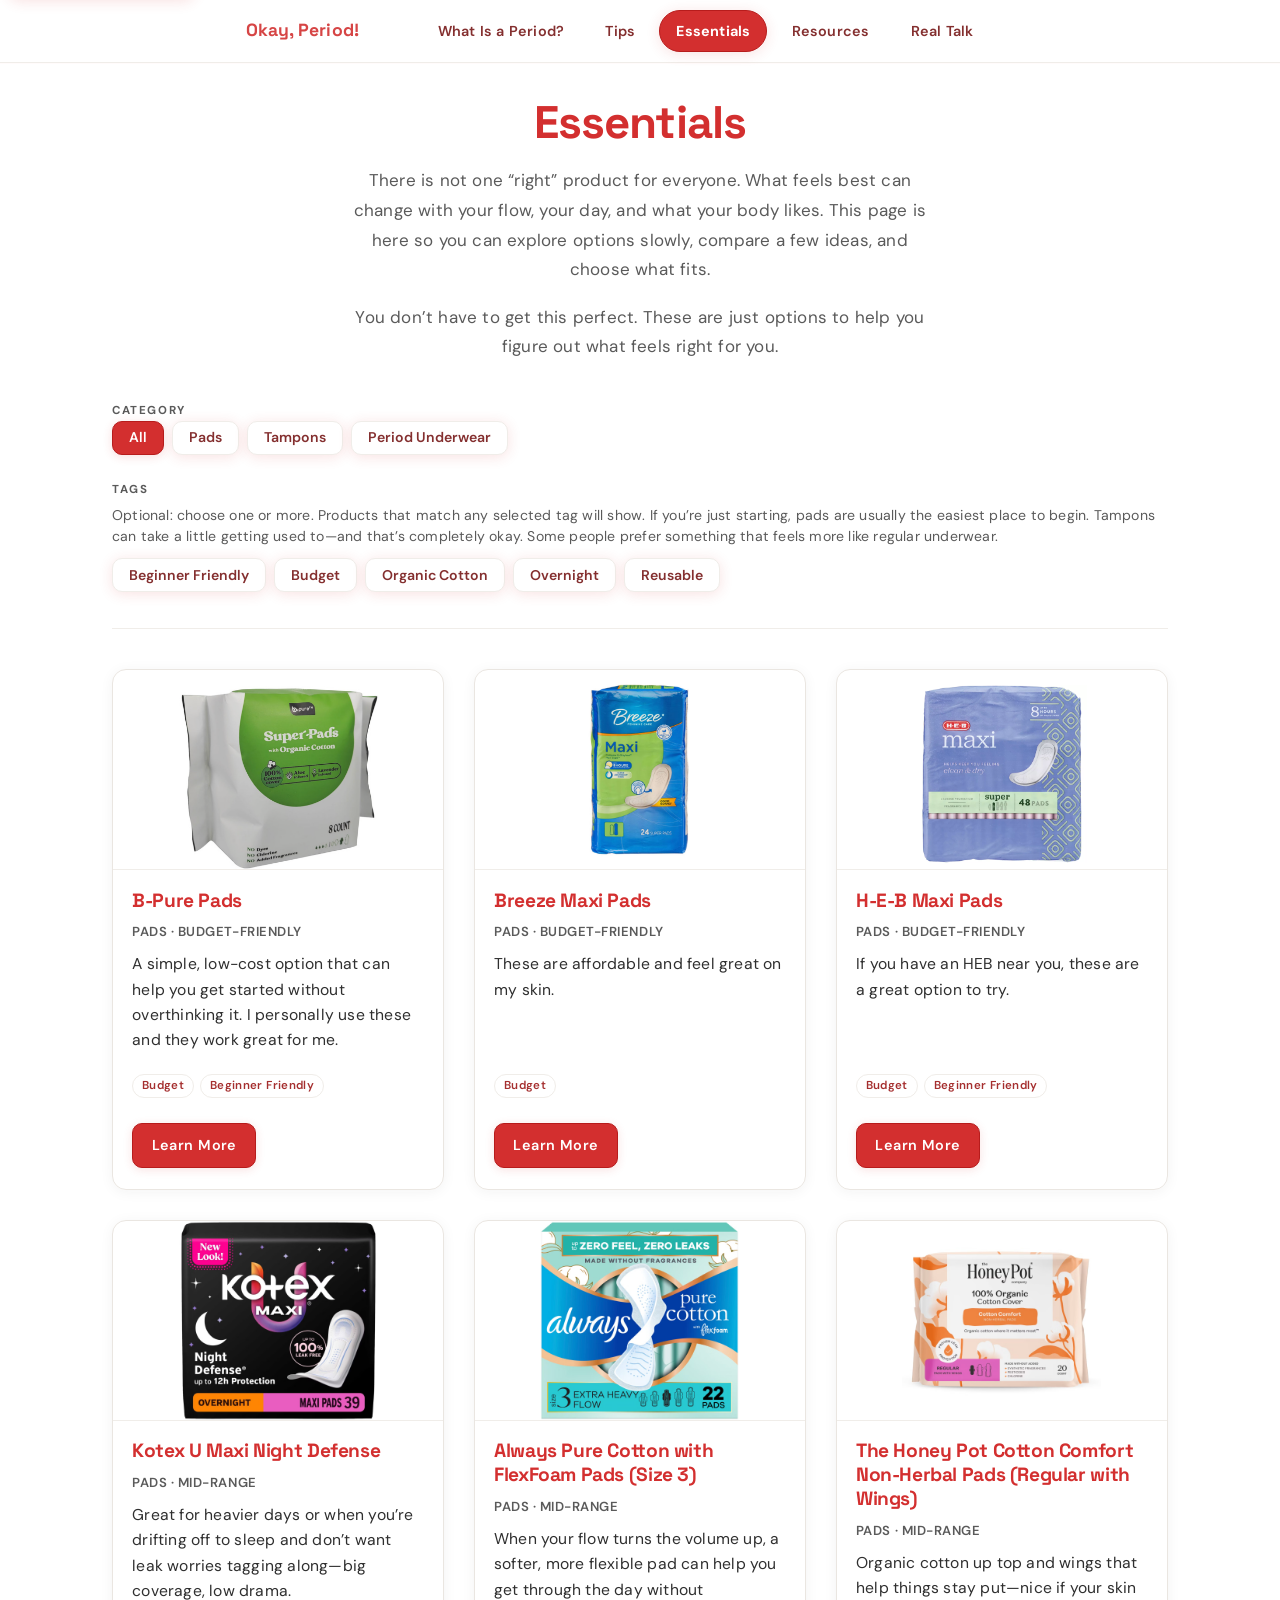
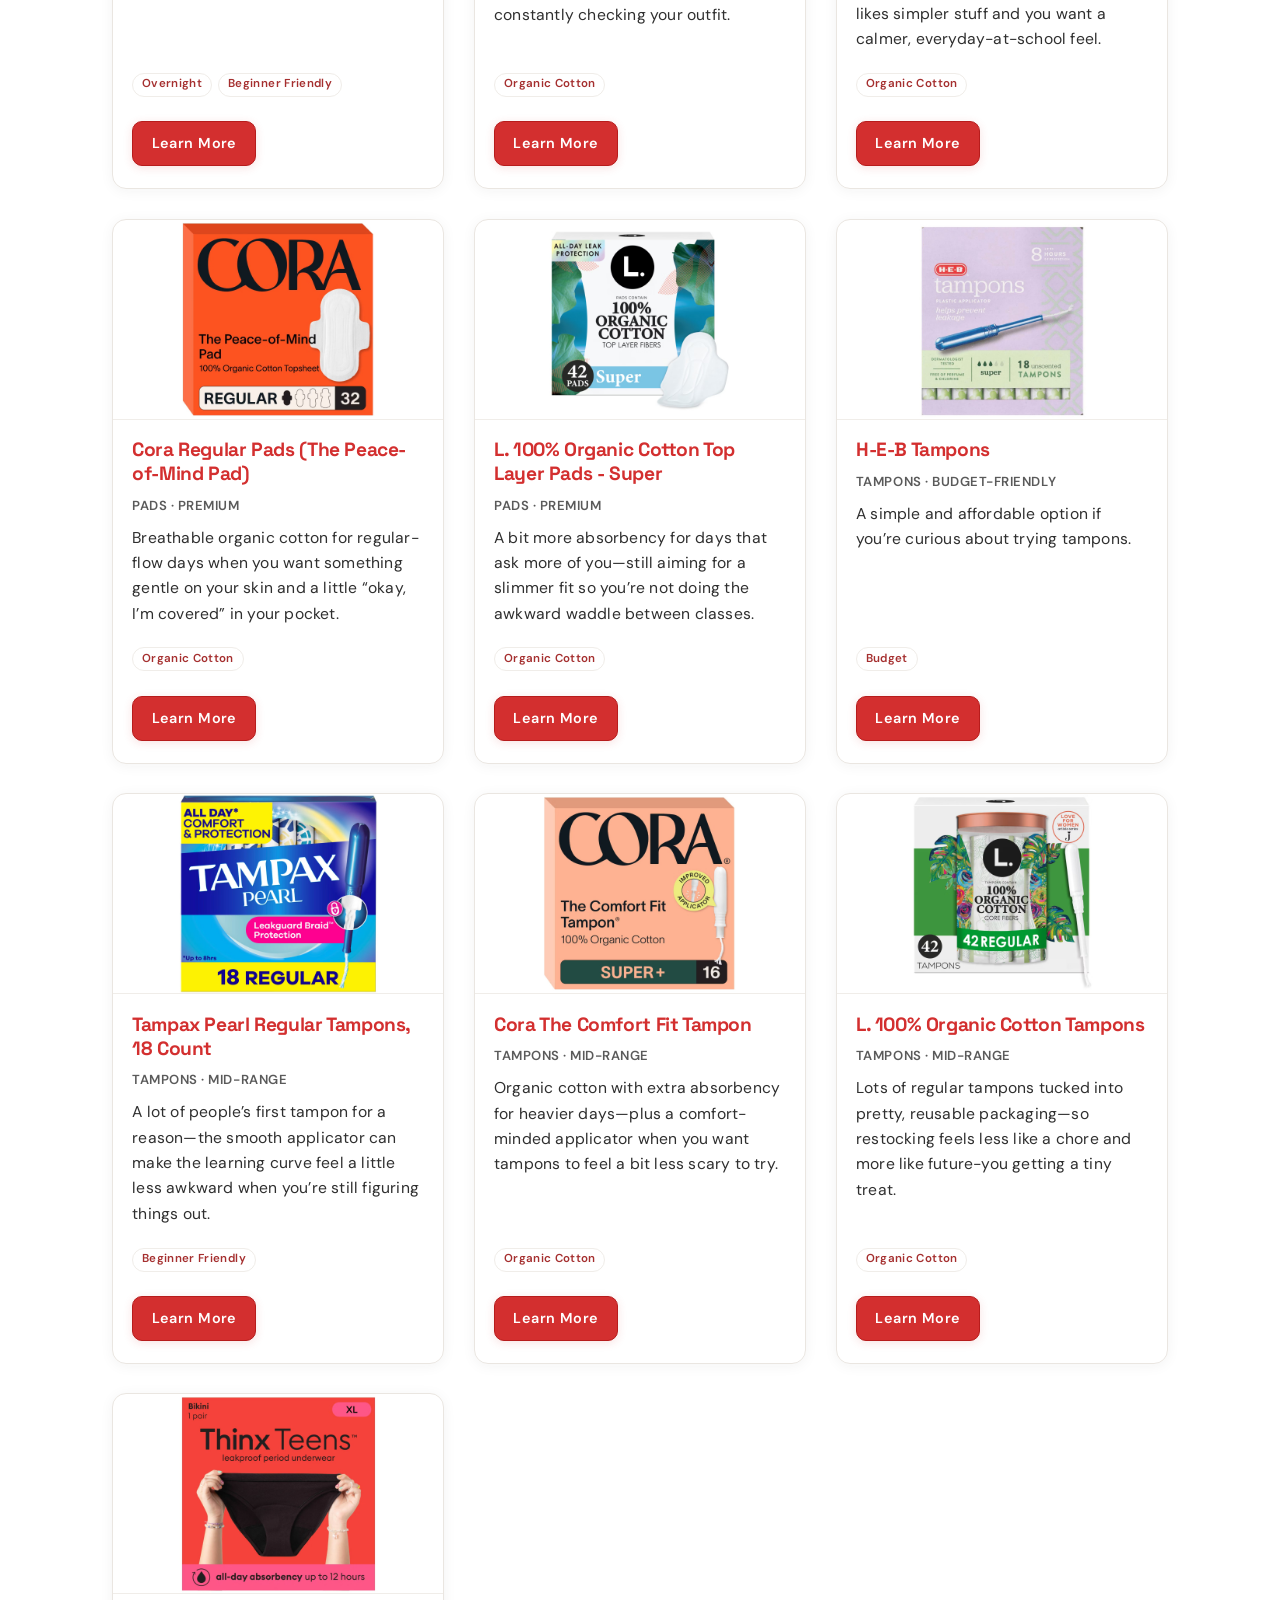
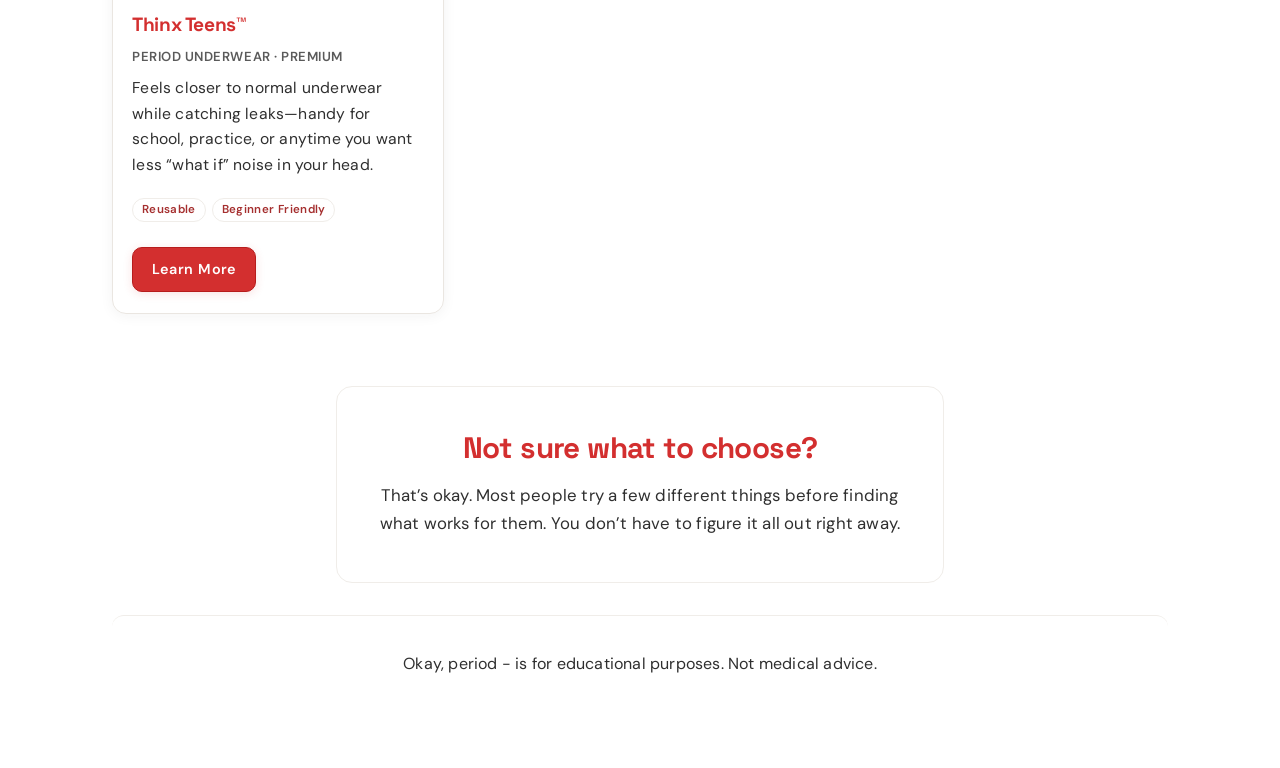
==== essentials.html @ 17bbc1fd "Initial commit" ====
<!DOCTYPE html>
<html lang="en">
<head>
  <meta charset="UTF-8">
  <meta name="viewport" content="width=device-width, initial-scale=1.0">
  <title>Essentials — Okay, Period!</title>
  <link rel="preconnect" href="https://fonts.googleapis.com">
  <link rel="preconnect" href="https://fonts.gstatic.com" crossorigin>
  <link href="https://fonts.googleapis.com/css2?family=Space+Grotesk:wght@400;500;600;700&family=DM+Sans:wght@400;500;600&display=swap" rel="stylesheet">
  <link rel="stylesheet" href="style.css">
</head>
<body class="products-page">
  <a class="skip-link" href="#main-content">Skip to main content</a>
  <nav class="site-nav" id="site-nav" aria-label="Site pages">
    <div class="site-nav__inner">
      <a href="index.html" class="site-logo">Okay, Period!</a>
      <button type="button" class="site-nav__toggle" aria-expanded="false" aria-controls="site-nav-menu" aria-label="Open menu">
        <span class="site-nav__toggle-icon" aria-hidden="true"><span></span><span></span><span></span></span>
        <span class="site-nav__toggle-text" aria-hidden="true">Menu</span>
      </button>
      <ul id="site-nav-menu" class="site-nav__list">
        <li><a href="whatisaperiod.html" class="site-nav__link">What Is a Period?</a></li>
        <li><a href="tips.html" class="site-nav__link">Tips</a></li>
        <li><a href="essentials.html" class="site-nav__link" aria-current="page">Essentials</a></li>
        <li><a href="resources.html" class="site-nav__link">Resources</a></li>
        <li><a href="realtalk.html" class="site-nav__link">Real Talk</a></li>
      </ul>
    </div>
  </nav>
  <div class="page-wrap page-wrap--products">
    <main id="main-content" class="products-main" tabindex="-1">
      <header class="products-intro">
        <h1 class="products-intro__title">Essentials</h1>
        <p class="products-intro__lede">
          There is not one “right” product for everyone. What feels best can change with your flow,
          your day, and what your body likes. This page is here so you can explore options slowly,
          compare a few ideas, and choose what fits.
        </p>
        <p class="products-intro__lede">
          You don’t have to get this perfect. These are just options to help you figure out what feels right for you.
        </p>
      </header>

      <section class="products-filters" aria-label="Filter products">
        <div class="products-filters__row">
          <p class="products-filters__label" id="filter-category-label">Category</p>
          <div class="products-filters__chips" role="group" aria-labelledby="filter-category-label">
            <button type="button" class="products-chip" data-filter-cat="all" aria-pressed="true">All</button>
            <button type="button" class="products-chip" data-filter-cat="Pads" aria-pressed="false">Pads</button>
            <button type="button" class="products-chip" data-filter-cat="Tampons" aria-pressed="false">Tampons</button>
            <button type="button" class="products-chip" data-filter-cat="Period Underwear" aria-pressed="false">Period Underwear</button>
          </div>
        </div>
        <div class="products-filters__row">
          <div class="products-filters__row-head">
            <p class="products-filters__label" id="filter-tag-label">Tags</p>
            <button type="button" class="products-filters__clear" id="products-clear-tags" hidden>Clear tags</button>
          </div>
          <p class="products-filters__hint" id="filter-tag-hint">Optional: choose one or more. Products that match any selected tag will show. If you’re just starting, pads are usually the easiest place to begin. Tampons can take a little getting used to—and that’s completely okay. Some people prefer something that feels more like regular underwear.</p>
          <div class="products-filters__chips" role="group" aria-labelledby="filter-tag-label" aria-describedby="filter-tag-hint">
            <button type="button" class="products-chip products-chip--tag" data-filter-tag="Beginner Friendly" aria-pressed="false">Beginner Friendly</button>
            <button type="button" class="products-chip products-chip--tag" data-filter-tag="Budget" aria-pressed="false">Budget</button>
            <button type="button" class="products-chip products-chip--tag" data-filter-tag="Organic Cotton" aria-pressed="false">Organic Cotton</button>
            <button type="button" class="products-chip products-chip--tag" data-filter-tag="Overnight" aria-pressed="false">Overnight</button>
            <button type="button" class="products-chip products-chip--tag" data-filter-tag="Reusable" aria-pressed="false">Reusable</button>
          </div>
        </div>
      </section>

      <div
        id="product-grid"
        class="products-grid"
        role="list"
        aria-busy="true"
      ></div>
      <p id="products-empty" class="products-empty" hidden>No products match these filters. Try clearing a tag or choosing a different category.</p>

      <section class="products-reassure" aria-labelledby="products-reassure-heading">
        <h2 id="products-reassure-heading" class="products-reassure__title">Not sure what to choose?</h2>
        <p class="products-reassure__text">
          That’s okay. Most people try a few different things before finding what works for them. You don’t have to figure it all out right away.
        </p>
      </section>
    </main>

    <footer class="site-footer">
      <p>Okay, period - is for educational purposes. Not medical advice.</p>
    </footer>
  </div>
  <script src="nav.js" defer></script>
  <script src="products.js" defer></script>
</body>
</html>
---- style.css ----
/* Okay Period — shared layout and navigation */

:root {
  /* Pure white ground + true red accents (Okay, Period!) */
  --warm-white: #ffffff;
  --pale-pink: #fbe4e4;
  --off-white: #ffffff;
  --beige: #ffffff;
  --blush: var(--pale-pink);
  --taupe: color-mix(in srgb, #eae6e1 55%, var(--warm-white));
  --gray-light: color-mix(in srgb, var(--pale-pink) 35%, var(--warm-white));
  --burgundy: #d32f2f;
  --text-body: #2f2f2f;
  --text-muted-mix: #6b6b6b;

  /* Legacy token names — mapped for existing color-mix() usage */
  --main-pink: var(--burgundy);
  --hot-coral: #b71c1c;
  --peachy-orange: var(--taupe);
  --butter-pop: var(--beige);
  --cream-bg: var(--warm-white);
  --deep-berry: var(--burgundy);
  --text-color: var(--text-body);

  --bubblegum-pink: var(--burgundy);
  --coral-pink: var(--hot-coral);
  --soft-peach: var(--taupe);
  --butter-yellow: var(--beige);
  --warm-cream: var(--warm-white);
  --text-brown: var(--text-body);
  --lavender: color-mix(in srgb, var(--burgundy) 12%, var(--warm-white));

  --touch-pink: color-mix(in srgb, var(--pale-pink) 45%, var(--warm-white));
  --touch-peach: color-mix(in srgb, var(--warm-white) 50%, var(--off-white));
  --cream: var(--warm-white);
  --lavender-mist: color-mix(in srgb, var(--burgundy) 8%, var(--warm-white));

  --text: var(--text-body);
  --text-muted: color-mix(in srgb, var(--text-body) 28%, var(--text-muted-mix));
  --muted: var(--text-muted);
  --heading: var(--burgundy);

  --bg: var(--warm-white);
  --surface: var(--off-white);
  --surface-warm: color-mix(in srgb, var(--surface) 82%, var(--warm-white));
  --surface-cool: color-mix(in srgb, var(--surface) 75%, var(--pale-pink));

  --accent: var(--burgundy);
  --accent-secondary: #b71c1c;
  --accent-deep: #b71c1c;
  --accent-soft: color-mix(in srgb, var(--pale-pink) 55%, var(--warm-white));
  --border: #eae6e1;
  --border-soft: color-mix(in srgb, #eae6e1 72%, var(--warm-white));
  --link: var(--burgundy);
  --link-hover: #b71c1c;
  --nav-link: color-mix(in srgb, var(--burgundy) 52%, var(--text-body));
  --nav-link-hover: var(--burgundy);
  --highlight-bg: color-mix(in srgb, var(--pale-pink) 62%, var(--warm-white));
  --highlight-cool: color-mix(in srgb, var(--pale-pink) 48%, var(--warm-white));
  --text-on-accent: #ffffff;

  --btn-primary-border: var(--accent-secondary);
  --btn-primary-hover-bg: #b71c1c;
  --btn-primary-hover-border: #b71c1c;

  --btn-radius: 12px;
  --btn-shadow: 0 2px 14px color-mix(in srgb, var(--burgundy) 14%, transparent);
  --btn-shadow-hover: 0 8px 24px color-mix(in srgb, var(--burgundy) 22%, transparent);

  --font-heading: "Space Grotesk", system-ui, sans-serif;
  --font-body: "DM Sans", system-ui, sans-serif;
}

@media (prefers-reduced-motion: no-preference) {
  html {
    scroll-behavior: smooth;
  }
}

/* Space Grotesk: headings; DM Sans: body */
/* Nav / header brand link only — not the homepage hero title */
.site-logo {
  font-family: var(--font-heading);
  font-size: 1.1rem;
  font-weight: 700;
  color: #d64545;
  text-decoration: none;
  letter-spacing: 0.2px;
  display: inline-flex;
  align-items: center;
  white-space: nowrap;
  line-height: 1;
}

.site-logo:hover {
  opacity: 0.9;
}

.site-logo:focus-visible {
  outline: 2px solid var(--accent);
  outline-offset: 3px;
  border-radius: 4px;
}

/* Headings use Space Grotesk everywhere */
h1,
h2,
h3,
h4,
h5,
h6 {
  font-family: var(--font-heading);
  letter-spacing: -0.5px;
}

*,
*::before,
*::after {
  box-sizing: border-box;
}

body {
  margin: 0;
  min-height: 100vh;
  font-family: var(--font-body);
  font-size: 1.0625rem;
  line-height: 1.6;
  letter-spacing: 0.2px;
  color: var(--text);
  background: var(--bg);
}

/* Modern hierarchy defaults (page-specific styles can still override) */
h1 {
  font-size: 3rem;
  font-weight: 700;
}

h2 {
  font-size: 2rem;
  font-weight: 600;
}

h3 {
  font-size: 1.25rem;
  font-weight: 600;
}

p {
  font-size: 1rem;
  color: var(--text);
  margin-bottom: 1em;
}

h1,
h2 {
  margin-bottom: 0.5em;
}

/* Buttons — rounded, soft hover */
button,
input[type="submit"],
input[type="button"],
input[type="reset"] {
  appearance: none;
  font-family: inherit;
  font-size: 0.95rem;
  line-height: 1.4;
  cursor: pointer;
  border-radius: var(--btn-radius);
  padding: 0.7rem 1.45rem;
  border: 1px solid var(--border);
  background: var(--surface);
  color: var(--burgundy);
  box-shadow: var(--btn-shadow);
  transition:
    background 0.25s ease,
    color 0.25s ease,
    box-shadow 0.25s ease,
    transform 0.25s ease,
    border-color 0.25s ease;
}

button:hover,
input[type="submit"]:hover,
input[type="button"]:hover,
input[type="reset"]:hover {
  background: var(--highlight-bg);
  color: var(--link-hover);
  border-color: color-mix(in srgb, var(--taupe) 40%, var(--burgundy));
  box-shadow: var(--btn-shadow-hover);
  transform: translateY(-1px);
}

button:focus-visible,
input[type="submit"]:focus-visible,
input[type="button"]:focus-visible,
input[type="reset"]:focus-visible {
  outline: 2px solid var(--accent);
  outline-offset: 3px;
}

button:active,
input[type="submit"]:active,
input[type="button"]:active,
input[type="reset"]:active {
  transform: translateY(0);
  box-shadow: var(--btn-shadow);
}

button:disabled,
input[type="submit"]:disabled,
input[type="button"]:disabled,
input[type="reset"]:disabled {
  cursor: not-allowed;
  opacity: 0.55;
  transform: none;
  box-shadow: none;
}

@media (prefers-reduced-motion: reduce) {
  button:hover,
  input[type="submit"]:hover,
  input[type="button"]:hover,
  input[type="reset"]:hover,
  button:active,
  input[type="submit"]:active,
  input[type="button"]:active,
  input[type="reset"]:active {
    transform: none;
  }
}

.page-wrap {
  max-width: 52rem;
  margin: 0 auto;
  padding: 2.25rem 1.75rem 4rem;
}

/* Inner pages: nav sits closer to real content (no tagline strip under nav) */
body:not(.home) .page-wrap {
  padding-top: clamp(22px, 3.5vw, 34px);
  padding-bottom: 3.25rem;
}

/* Home — full-screen intro hero (landing) */
body.home {
  background: var(--bg);
  min-height: 100vh;
  min-height: 100dvh;
  display: flex;
  flex-direction: column;
}

/* Landing page only — full-viewport centered hero (no nav on index) */
body.home .hero.hero-intro {
  flex: 1;
  min-height: 100vh;
  min-height: 100dvh;
  display: flex;
  flex-direction: column;
  align-items: center;
  justify-content: center;
  text-align: center;
  padding: 20px;
  margin: 0;
  background:
    radial-gradient(
      ellipse 130% 85% at 50% -5%,
      color-mix(in srgb, var(--beige) 85%, transparent) 0%,
      transparent 52%
    ),
    radial-gradient(
      ellipse 90% 55% at 100% 100%,
      color-mix(in srgb, var(--gray-light) 55%, transparent) 0%,
      transparent 48%
    ),
    linear-gradient(180deg, var(--warm-white) 0%, var(--beige) 100%);
}

body.home .hero h1 {
  margin-top: 0;
  margin-bottom: 20px;
  line-height: 1.05;
}

body.home .hero p {
  margin-top: 0;
  margin-bottom: 30px;
}

body.home .explore-btn {
  margin-top: 10px;
}

body.home .hero-intro__inner {
  gap: 0;
}

.hero-intro__inner {
  max-width: 28rem;
  margin: 0 auto;
  display: flex;
  flex-direction: column;
  align-items: center;
  gap: 1.25rem;
}

.hero-content {
  max-width: 600px;
  margin: 0 auto;
}

.hero-intro__title {
  margin: 0;
  font-family: var(--font-heading);
  font-size: clamp(2.85rem, 8.5vw, 4.1rem);
  font-weight: 800;
  color: var(--heading);
  line-height: 1.08;
  letter-spacing: 0.015em;
}

.hero-intro__title-link {
  color: inherit;
  text-decoration: none;
}

.hero-intro__title-link:hover,
.hero-intro__title-link:focus-visible {
  color: var(--link-hover);
  text-decoration: underline;
  text-underline-offset: 0.12em;
}

.hero-intro__title-link:focus-visible {
  outline: 2px solid var(--accent);
  outline-offset: 4px;
  border-radius: 4px;
}

.hero p {
  font-size: 1.1rem;
  color: rgba(0, 0, 0, 0.6); /* softer opacity */
  font-weight: 400; /* lighter weight */
  letter-spacing: 0.5px;
}

.hero button,
.hero .hero-intro__cta,
.hero .explore-btn {
  display: inline-flex;
  align-items: center;
  justify-content: center;
  margin-top: 0;
  background-color: #d64545; /* slightly softer red */
  color: white;
  border: none;
  padding: 10px 22px;
  border-radius: 999px; /* pill shape */
  font-family: var(--font-body);
  font-size: 0.95rem;
  font-weight: 500; /* not too bold */
  letter-spacing: 0.5px;
  cursor: pointer;
  transition: all 0.2s ease;
  text-decoration: none;
  box-shadow: none;
}

.hero button:hover,
.hero .hero-intro__cta:hover,
.hero .explore-btn:hover {
  background-color: #b93838; /* slightly deeper on hover */
  transform: translateY(-1px);
  color: white;
}

.hero button:focus-visible,
.hero .hero-intro__cta:focus-visible,
.hero .explore-btn:focus-visible {
  outline: 2px solid var(--heading);
  outline-offset: 4px;
  color: white;
}

.hero button:active,
.hero .hero-intro__cta:active,
.hero .explore-btn:active {
  transform: translateY(0);
}

@media (prefers-reduced-motion: reduce) {
  .hero button:hover,
  .hero button:active,
  .hero .hero-intro__cta:hover,
  .hero .hero-intro__cta:active,
  .hero .explore-btn:hover,
  .hero .explore-btn:active {
    transform: none;
  }
}

/* Legacy: site-header / site-tagline no longer used on inner pages */
.site-tagline {
  margin: 0.35rem 0 0;
  font-family: var(--font-body);
  font-size: 0.95rem;
  color: var(--muted);
}

/* Skip link */
.skip-link {
  position: absolute;
  top: 0;
  left: 0;
  z-index: 300;
  padding: 0.65rem 1.1rem;
  margin: 0.5rem;
  font-family: var(--font-body);
  font-size: 0.9rem;
  font-weight: 600;
  color: var(--text-on-accent);
  background: var(--burgundy);
  border-radius: var(--btn-radius);
  text-decoration: none;
  box-shadow: var(--btn-shadow);
  transform: translateY(-120%);
  transition: transform 0.2s ease;
}

.skip-link:focus {
  transform: translateY(0);
  outline: 2px solid var(--accent);
  outline-offset: 3px;
}

/* Sticky top navigation */
.site-nav {
  position: sticky;
  top: 0;
  z-index: 200;
  background: color-mix(in srgb, var(--warm-white) 92%, transparent);
  backdrop-filter: blur(16px);
  -webkit-backdrop-filter: blur(16px);
  border-bottom: 1px solid var(--border-soft);
  box-shadow: 0 1px 0 color-mix(in srgb, var(--gray-light) 40%, transparent);
}

.site-nav__inner {
  max-width: 52rem;
  margin: 0 auto;
  padding: 0.65rem 1.35rem;
  display: flex;
  flex-wrap: wrap;
  align-items: center;
  justify-content: flex-start;
  gap: 0.5rem 0.75rem;
}

.site-nav__inner > .site-logo {
  flex-shrink: 0;
  margin-right: 0.35rem;
}

.site-nav__list {
  list-style: none;
  margin: 0;
  padding: 0;
  display: flex;
  flex-wrap: wrap;
  flex: 1 1 auto;
  justify-content: center;
  align-items: center;
  gap: 0.35rem 0.45rem;
  min-width: 0;
}

.site-nav__link {
  display: inline-block;
  padding: 0.52rem 1rem;
  border-radius: 999px;
  text-decoration: none;
  font-size: 0.9rem;
  font-weight: 600;
  color: var(--nav-link);
  background: transparent;
  border: 1px solid transparent;
  transition:
    background 0.22s ease,
    color 0.22s ease,
    transform 0.22s ease,
    box-shadow 0.22s ease,
    border-color 0.22s ease;
}

.site-nav__link:hover {
  background: var(--beige);
  color: var(--nav-link-hover);
  border-color: color-mix(in srgb, var(--taupe) 35%, transparent);
  box-shadow: none;
  transform: translateY(-1px);
}

.site-nav__link:focus-visible {
  outline: 2px solid var(--accent);
  outline-offset: 3px;
  color: var(--nav-link-hover);
}

.site-nav__link[aria-current="page"] {
  background: var(--burgundy);
  color: var(--text-on-accent);
  font-weight: 700;
  border-color: var(--btn-primary-border);
  box-shadow: var(--btn-shadow);
  transform: none;
}

.site-nav__link[aria-current="page"]:hover {
  color: var(--text-on-accent);
  background: var(--btn-primary-hover-bg);
  transform: translateY(-1px);
  box-shadow: var(--btn-shadow-hover);
}

.site-nav__toggle {
  display: none;
  align-items: center;
  gap: 0.45rem;
  margin-left: auto;
  flex-shrink: 0;
  padding: 0.52rem 0.9rem;
  font-family: var(--font-body);
  font-size: 0.9rem;
  font-weight: 600;
  color: var(--nav-link);
  background: var(--surface);
  border: 1px solid var(--border);
  border-radius: var(--btn-radius);
  cursor: pointer;
  box-shadow: var(--btn-shadow);
  transition:
    background 0.2s ease,
    color 0.2s ease,
    box-shadow 0.2s ease,
    transform 0.2s ease;
}

.site-nav__toggle:hover {
  background: var(--highlight-bg);
  color: var(--nav-link-hover);
}

.site-nav__toggle:focus-visible {
  outline: 2px solid var(--accent);
  outline-offset: 3px;
}

.site-nav__toggle-icon {
  display: flex;
  flex-direction: column;
  justify-content: center;
  gap: 5px;
  width: 1.35rem;
  height: 0.95rem;
}

.site-nav__toggle-icon span {
  display: block;
  height: 2px;
  border-radius: 2px;
  background: currentColor;
  transition:
    transform 0.25s ease,
    opacity 0.2s ease;
}

.site-nav--open .site-nav__toggle-icon span:nth-child(1) {
  transform: translateY(7px) rotate(45deg);
}

.site-nav--open .site-nav__toggle-icon span:nth-child(2) {
  opacity: 0;
}

.site-nav--open .site-nav__toggle-icon span:nth-child(3) {
  transform: translateY(-7px) rotate(-45deg);
}

@media (prefers-reduced-motion: reduce) {
  .site-nav__link:hover,
  .site-nav__link[aria-current="page"]:hover {
    transform: none;
  }

  .skip-link {
    transition: none;
  }

  .site-nav__toggle-icon span {
    transition: none;
  }
}

@media (max-width: 768px) {
  .site-nav__toggle {
    display: inline-flex;
  }

  .site-nav__list {
    order: 3;
    flex: 1 0 100%;
    display: none;
    flex-direction: column;
    align-items: stretch;
    gap: 0.35rem;
    padding: 0.35rem 0 0.65rem;
    border-top: 1px solid color-mix(in srgb, var(--border) 70%, transparent);
    margin-top: 0.35rem;
  }

  .site-nav--open .site-nav__list {
    display: flex;
  }

  .site-nav__link {
    text-align: center;
    padding: 0.65rem 1rem;
  }
}

#main-content:focus {
  outline: none;
}

#main-content:focus-visible {
  outline: 2px solid var(--accent);
  outline-offset: 0.35rem;
  border-radius: 6px;
}

main {
  background: var(--surface);
  padding: 1.5rem 1.5rem 2.25rem;
  border-radius: 14px;
  border: 1px solid var(--border-soft);
  box-shadow: 0 4px 28px color-mix(in srgb, var(--taupe) 14%, transparent);
}

/* Home: main is a shell for the hero only (no “main card” panel) */
body.home main#main-content {
  flex: 1;
  display: flex;
  flex-direction: column;
  min-height: 0;
  background: transparent;
  padding: 0;
  border: none;
  box-shadow: none;
  border-radius: 0;
}

main h1 {
  margin-top: 0;
  font-size: 3rem;
  font-weight: 700;
  color: var(--heading);
  line-height: 1.1;
  letter-spacing: -0.5px;
}

main h2 {
  font-size: 2rem;
  font-weight: 600;
  margin-top: 1.75rem;
  margin-bottom: 0.6rem;
  color: var(--heading);
  letter-spacing: -0.5px;
}

main p {
  margin: 0.75rem 0;
  color: var(--text);
}

main ul {
  margin: 0.5rem 0 1rem;
  padding-left: 1.35rem;
  color: var(--text);
}

main li {
  margin: 0.35rem 0;
}

.resource-list a {
  color: var(--link);
}

.resource-list a:hover {
  color: var(--link-hover);
}

/* ---------- Real Talk page ---------- */
body.real-talk-page main#main-content {
  background: transparent;
  border: none;
  box-shadow: none;
  border-radius: 0;
  padding: clamp(1rem, 3vw, 1.75rem) clamp(1rem, 4vw, 1.5rem) 2.5rem;
}

.real-talk {
  max-width: min(800px, 100%);
  margin: 0 auto;
  padding: 40px 20px;
}

.real-talk > h1 {
  margin-top: 0;
  margin-bottom: 0.35rem;
  font-size: clamp(2rem, 5vw, 2.65rem);
  font-weight: 700;
  color: var(--heading);
  letter-spacing: -0.03em;
}

.real-talk .intro {
  margin-bottom: 40px;
  color: #666;
  font-size: 1.05rem;
  line-height: 1.65;
}

.talk-item {
  padding: 20px 0;
  border-bottom: 1px solid #f1eaea;
  transition: transform 0.15s ease;
}

.talk-item:last-child {
  border-bottom: none;
}

@media (hover: hover) and (prefers-reduced-motion: no-preference) {
  .talk-item:hover {
    transform: translateY(-2px);
  }
}

@media (prefers-reduced-motion: reduce) {
  .talk-item {
    transition: none;
  }
}

.talk-item h2 {
  margin-top: 0;
  margin-bottom: 10px;
  font-size: 1.3rem;
  font-weight: 600;
  color: #d33;
  letter-spacing: -0.02em;
}

.talk-item p {
  margin: 0;
  line-height: 1.6;
  color: #444;
}

/* ---------- Resources page — open layout (no main “card”, wider column) ---------- */
body.resources-page .page-wrap {
  width: min(1100px, calc(100% - 64px));
  max-width: none;
  margin-left: auto;
  margin-right: auto;
  padding: clamp(22px, 3.5vw, 34px) 0 64px;
}

body.resources-page main {
  background: transparent;
  padding: 0;
  border: none;
  box-shadow: none;
  border-radius: 0;
}

/* Editorial section titles — distinct from body copy */
body.resources-page main > .resources-top h1,
body.resources-page main h2 {
  letter-spacing: -0.035em;
  font-weight: 700;
}

body.resources-page main h2 {
  border-bottom: 1px solid color-mix(in srgb, var(--border) 55%, transparent);
  padding-bottom: 0.65rem;
  margin-bottom: 1.25rem;
}

body.resources-page .cycle-tracker-text h2 {
  border-bottom-color: color-mix(in srgb, var(--border) 45%, transparent);
}

/* ---------- Resources page — reassurance intro ---------- */
body.resources-page .resources-top {
  width: 100%;
  max-width: none;
  margin: 0 0 clamp(3rem, 7vw, 4rem);
}

body.resources-page .resources-reassure__title {
  color: color-mix(in srgb, var(--heading) 88%, var(--muted));
  font-weight: 700;
  letter-spacing: -0.035em;
  font-size: clamp(1.85rem, 3.2vw, 2.35rem);
  line-height: 1.18;
  margin-bottom: 1.35rem;
}

body.resources-page .resources-reassure__body {
  margin: 0;
}

body.resources-page .resources-reassure__body p {
  margin: 0 0 1.2rem;
  max-width: min(62ch, 100%);
  line-height: 1.82;
  font-weight: 400;
  text-align: left;
  color: color-mix(in srgb, var(--text) 93%, var(--muted));
}

body.resources-page .resources-reassure__body p:last-child {
  margin-bottom: 0;
}

body.resources-page .resources-watch__lead {
  margin: 0.45rem 0 0;
  max-width: min(62ch, 100%);
  font-size: 1rem;
  font-weight: 400;
  line-height: 1.68;
  color: var(--muted);
}

/* ---------- Resources page — Watch & Learn (centered cards) ---------- */
body.resources-page .watch-learn,
body.resources-page .resources-section {
  width: 100%;
  margin: 0 0 80px;
  padding: 0;
  background: transparent;
  border: none;
  box-shadow: none;
  border-radius: 0;
}

body.resources-page .cycle-tracker-section.resources-section {
  margin-bottom: 0;
}

body.resources-page .watch-learn h2,
body.resources-page .resources-section h2 {
  margin-bottom: 1.25rem;
}

body.resources-page .watch-learn p,
body.resources-page .resources-intro {
  max-width: min(62ch, 100%);
}

body.resources-page .watch-learn {
  text-align: center;
}

body.resources-page .watch-learn > p {
  color: rgba(0, 0, 0, 0.65);
  margin: 0 auto 2.25rem;
  line-height: 1.72;
}

body.resources-page .watch-learn h2 {
  margin-top: 0;
  margin-bottom: 1.25rem;
  font-family: var(--font-heading);
  font-size: clamp(1.85rem, 3vw, 2.15rem);
  font-weight: 700;
  color: color-mix(in srgb, var(--heading) 88%, var(--muted));
}

body.resources-page .watch-learn .video-grid {
  display: grid;
  width: 100%;
  max-width: min(1024px, 100%);
  margin-inline: auto;
  grid-template-columns: 1fr;
  gap: clamp(1.35rem, 3vw, 2rem);
  align-items: stretch;
}

@media (min-width: 36rem) {
  body.resources-page .watch-learn .video-grid {
    grid-template-columns: repeat(2, minmax(0, 1fr));
  }
}

@media (min-width: 62rem) {
  body.resources-page .watch-learn .video-grid {
    grid-template-columns: repeat(3, minmax(0, 1fr));
    gap: clamp(1.35rem, 2.25vw, 1.85rem);
  }
}

body.resources-page .video-card {
  background: #fff;
  border: 1px solid rgba(0, 0, 0, 0.06);
  border-radius: 18px;
  padding: clamp(1rem, 2vw, 1.25rem);
  box-shadow: 0 4px 12px rgba(0, 0, 0, 0.04);
}

body.resources-page .video-card iframe {
  width: 100%;
  height: 315px;
  border: none;
  border-radius: 12px;
}

body.resources-page .video-card p {
  margin-top: 0.85rem;
  margin-bottom: 0;
  font-size: 0.95rem;
  color: rgba(0, 0, 0, 0.68);
  text-align: left;
}

@media (max-width: 52rem) {
  body.resources-page .cycle-tracker-section {
    grid-template-columns: 1fr;
    gap: clamp(1.75rem, 4vw, 2.5rem);
  }

  body.resources-page .cycle-calendar-card {
    max-width: min(22rem, 100%);
    margin-inline: auto;
  }
}

/* ---------- Resources page — More places to learn (external links) ---------- */
body.resources-page .resources-more-learn {
  text-align: left;
}

body.resources-page .resources-more-learn h2 {
  margin-top: 0;
  font-family: var(--font-heading);
  font-size: clamp(1.75rem, 2.8vw, 2rem);
  font-weight: 700;
  color: color-mix(in srgb, var(--heading) 88%, var(--muted));
}

body.resources-page .resources-more-learn .resources-watch__lead {
  margin: 0.65rem 0 0;
}

body.resources-page .resources-more-learn__list {
  list-style: none;
  margin: 1.65rem 0 0;
  padding: 0;
  display: flex;
  flex-direction: column;
  gap: 0;
}

body.resources-page .resources-more-learn__list > li {
  padding: clamp(1.25rem, 3vw, 1.65rem) 0;
  border-bottom: 1px solid color-mix(in srgb, var(--border) 52%, transparent);
}

body.resources-page .resources-more-learn__list > li:first-child {
  padding-top: 0;
}

body.resources-page .resources-more-learn__list > li:last-child {
  padding-bottom: 0;
  border-bottom: none;
}

body.resources-page .resources-more-learn__list a {
  display: inline-block;
  font-weight: 600;
  font-size: 1.035rem;
  line-height: 1.35;
  color: var(--link);
  text-decoration: none;
}

body.resources-page .resources-more-learn__list a:hover {
  color: var(--link-hover);
  text-decoration: underline;
  text-underline-offset: 0.12em;
}

body.resources-page .resources-more-learn__note {
  display: block;
  margin-top: 0.45rem;
  max-width: min(62ch, 100%);
  font-size: 0.97rem;
  font-weight: 400;
  line-height: 1.58;
  color: var(--muted);
}

/* ---------- Resources page — Track Your Cycle (interactive calendar) ---------- */
body.resources-page .cycle-tracker-section {
  display: grid;
  grid-template-columns: minmax(0, 1.18fr) minmax(0, 0.82fr);
  gap: clamp(1.85rem, 4.5vw, 3rem);
  align-items: start;
  margin-top: 0;
}

body.resources-page .cycle-tracker-text {
  min-width: 0;
  text-align: left;
}

body.resources-page .cycle-tracker-text h2 {
  margin-top: 0;
  font-size: clamp(1.75rem, 2.8vw, 2rem);
  color: color-mix(in srgb, var(--heading) 88%, var(--muted));
}

body.resources-page .cycle-tracker-text > p:not(.cycle-note) {
  margin: 0 0 1.05rem;
  max-width: min(62ch, 100%);
  line-height: 1.85;
  font-weight: 400;
  color: color-mix(in srgb, var(--text) 93%, var(--muted));
}

body.resources-page .cycle-note {
  margin: 0.85rem 0 0;
  max-width: min(62ch, 100%);
  font-size: 0.92rem;
  line-height: 1.65;
  font-weight: 400;
  color: var(--muted);
}

body.resources-page .cycle-calendar-card {
  width: 100%;
  max-width: min(21rem, 100%);
  margin-left: auto;
  padding: clamp(1.1rem, 2.4vw, 1.45rem);
  border-radius: 16px;
  background: color-mix(in srgb, var(--surface) 94%, var(--warm-white));
  border: 1px solid color-mix(in srgb, var(--border-soft) 88%, transparent);
  box-shadow:
    0 1px 0 color-mix(in srgb, white 75%, transparent),
    0 10px 32px color-mix(in srgb, var(--text-body) 4%, transparent);
}

body.resources-page .cycle-calendar-card h3 {
  margin: 0 0 0.35rem;
  font-family: var(--font-heading);
  font-size: 1.15rem;
  font-weight: 600;
  letter-spacing: -0.02em;
  color: color-mix(in srgb, var(--heading) 90%, var(--muted));
}

body.resources-page .calendar-subtext {
  margin: 0 0 0.85rem;
  font-size: 0.9rem;
  line-height: 1.55;
  font-weight: 400;
  color: var(--muted);
}

body.resources-page .calendar-month {
  margin-bottom: 0.65rem;
  font-family: var(--font-heading);
  font-size: 0.95rem;
  font-weight: 600;
  color: color-mix(in srgb, var(--heading) 85%, var(--muted));
}

body.resources-page .calendar-weekdays {
  display: grid;
  grid-template-columns: repeat(7, 1fr);
  gap: 0.25rem;
  margin-bottom: 0.4rem;
  font-size: 0.68rem;
  font-weight: 600;
  letter-spacing: 0.04em;
  text-transform: uppercase;
  color: color-mix(in srgb, var(--muted) 92%, var(--heading));
  text-align: center;
}

body.resources-page .calendar-grid {
  display: grid;
  grid-template-columns: repeat(7, 1fr);
  gap: 0.38rem;
  margin-bottom: 0.85rem;
}

body.resources-page .calendar-spacer {
  min-height: 2.85rem;
}

body.resources-page .calendar-day {
  display: flex;
  flex-direction: column;
  align-items: center;
  justify-content: flex-start;
  min-height: 2.85rem;
  padding: 0.35rem 0.2rem 0.4rem;
  margin: 0;
  font-family: var(--font-body);
  border: 1px solid color-mix(in srgb, var(--border-soft) 80%, transparent);
  border-radius: 10px;
  background: color-mix(in srgb, var(--warm-white) 88%, var(--surface));
  color: var(--text);
  cursor: pointer;
  transition:
    transform 0.2s ease,
    box-shadow 0.2s ease,
    background-color 0.2s ease,
    border-color 0.2s ease;
}

body.resources-page .calendar-day[data-state="light"] {
  background: #fff1f3;
  border-color: color-mix(in srgb, var(--border-soft) 60%, #f0c8d0);
}

body.resources-page .calendar-day[data-state="medium"] {
  background: #ffe7ea;
  border-color: color-mix(in srgb, #e8b8c2 35%, var(--border-soft));
}

body.resources-page .calendar-day[data-state="heavy"] {
  background: #f6dfe5;
  border-color: color-mix(in srgb, #dcb0bc 40%, var(--border-soft));
}

body.resources-page .calendar-day:hover {
  transform: translateY(-2px);
  box-shadow: 0 6px 18px rgba(0, 0, 0, 0.05);
}

body.resources-page .calendar-day:focus-visible {
  outline: 2px solid var(--accent);
  outline-offset: 2px;
}

body.resources-page .day-number {
  font-size: 0.82rem;
  font-weight: 600;
  line-height: 1.2;
}

body.resources-page .day-emoji {
  display: block;
  min-height: 1.15rem;
  margin-top: 0.15rem;
  font-size: 0.95rem;
  line-height: 1;
}

body.resources-page .calendar-legend {
  display: flex;
  flex-wrap: wrap;
  gap: 0.65rem 1rem;
  margin-bottom: 0.85rem;
  font-size: 0.78rem;
  color: color-mix(in srgb, var(--text) 88%, var(--muted));
}

body.resources-page .calendar-summary {
  margin: 0 0 0.5rem;
  font-size: 0.9rem;
  line-height: 1.55;
  font-weight: 400;
  color: color-mix(in srgb, var(--text) 92%, var(--muted));
}

body.resources-page .calendar-reassurance {
  margin: 0 0 0.85rem;
  font-size: 0.86rem;
  line-height: 1.55;
  font-weight: 400;
  color: var(--muted);
}

body.resources-page .calendar-reset-btn {
  display: inline-flex;
  align-items: center;
  justify-content: center;
  padding: 0.45rem 1rem;
  font-family: var(--font-body);
  font-size: 0.8rem;
  font-weight: 600;
  letter-spacing: 0.03em;
  color: color-mix(in srgb, var(--burgundy) 75%, var(--text-body));
  background: color-mix(in srgb, var(--warm-white) 70%, var(--surface));
  border: 1px solid color-mix(in srgb, var(--border-soft) 85%, transparent);
  border-radius: 999px;
  cursor: pointer;
  box-shadow: 0 2px 10px color-mix(in srgb, var(--text-body) 4%, transparent);
  transition:
    background 0.2s ease,
    border-color 0.2s ease,
    transform 0.2s ease,
    box-shadow 0.2s ease;
}

body.resources-page .calendar-reset-btn:hover {
  background: color-mix(in srgb, var(--surface) 88%, var(--beige));
  border-color: color-mix(in srgb, var(--burgundy) 22%, var(--border-soft));
}

body.resources-page .calendar-reset-btn:focus-visible {
  outline: 2px solid var(--accent);
  outline-offset: 2px;
}

@media (prefers-reduced-motion: reduce) {
  body.resources-page .calendar-day:hover {
    transform: none;
  }
}

.site-footer {
  margin-top: 2rem;
  padding: 1.15rem 0.75rem 0.25rem;
  border-top: 1px solid var(--border-soft);
  font-size: 0.88rem;
  color: var(--muted);
  text-align: center;
  background: linear-gradient(180deg, transparent, color-mix(in srgb, var(--gray-light) 35%, transparent));
  border-radius: 12px 12px 0 0;
}

body.home .site-footer--home {
  margin-top: 0;
  padding: 1.25rem 1.5rem 1.5rem;
  border-top: 1px solid var(--border-soft);
  flex-shrink: 0;
  background: var(--warm-white);
  border-radius: 0;
}

/* ---------- What Is a Period? — visual guide ---------- */

.pg-visually-hidden {
  position: absolute;
  width: 1px;
  height: 1px;
  padding: 0;
  margin: -1px;
  overflow: hidden;
  clip: rect(0, 0, 0, 0);
  white-space: nowrap;
  border: 0;
}

/* Period page: wider frame, flowing sections (not one main “card”) */
body.period-page {
  background-color: var(--bg);
  --period-gutter: max(env(safe-area-inset-left, 0px), clamp(1.1rem, 4vw, 2.35rem));
  --period-gutter-end: max(env(safe-area-inset-right, 0px), clamp(1.1rem, 4vw, 2.35rem));
}

/* Full-viewport soft gradient + blurred glow — one continuous dreamy canvas */
.period-atmosphere {
  position: fixed;
  inset: 0;
  z-index: 0;
  pointer-events: none;
  overflow: hidden;
  background: linear-gradient(
    180deg,
    var(--warm-white) 0%,
    var(--beige) 38%,
    color-mix(in srgb, var(--beige) 70%, var(--gray-light)) 72%,
    var(--gray-light) 100%
  );
}

.period-atmosphere::before {
  content: "";
  position: absolute;
  inset: -18%;
  background:
    radial-gradient(
      ellipse 80% 55% at 8% 12%,
      color-mix(in srgb, var(--burgundy) 8%, transparent) 0%,
      transparent 55%
    ),
    radial-gradient(
      ellipse 70% 50% at 94% 8%,
      color-mix(in srgb, var(--taupe) 45%, transparent) 0%,
      transparent 52%
    ),
    radial-gradient(
      ellipse 95% 42% at 50% 100%,
      color-mix(in srgb, var(--beige) 70%, transparent) 0%,
      transparent 58%
    );
  filter: blur(56px);
  opacity: 0.88;
}

@media (prefers-reduced-motion: reduce) {
  .period-atmosphere::before {
    filter: blur(28px);
    opacity: 0.85;
  }
}

body.period-page .site-nav {
  background: color-mix(in srgb, var(--warm-white) 88%, transparent);
  backdrop-filter: blur(18px);
  -webkit-backdrop-filter: blur(18px);
  border-bottom: 1px solid var(--border-soft);
  box-shadow: 0 1px 0 color-mix(in srgb, var(--gray-light) 35%, transparent);
}

body.period-page .site-nav__inner {
  max-width: min(76rem, 100%);
  padding-block: 0.65rem;
  padding-inline-start: var(--period-gutter);
  padding-inline-end: var(--period-gutter-end);
}

body.period-page .site-footer {
  margin-top: clamp(2.5rem, 6vw, 4rem);
  padding-top: 1.5rem;
  border-top: 1px solid var(--border-soft);
  background: transparent;
  border-radius: 0;
}

body.period-page .page-wrap.page-wrap--period {
  position: relative;
  z-index: 1;
  max-width: min(76rem, 100%);
  padding-top: clamp(22px, 3.5vw, 34px);
  padding-left: var(--period-gutter);
  padding-right: var(--period-gutter-end);
  padding-bottom: 3.25rem;
}

html:has(body.period-page) {
  scroll-behavior: smooth;
}

@media (prefers-reduced-motion: reduce) {
  html:has(body.period-page) {
    scroll-behavior: auto;
  }
}

/* ---------- Tips page ---------- */
body.tips-page {
  --tips-font-body: var(--font-body);
  background-color: var(--bg);
  overflow-x: clip;
  font-family: var(--tips-font-body);
}

body.tips-page main,
body.tips-page p,
body.tips-page li {
  font-family: var(--tips-font-body);
}

body.tips-page .page-wrap.page-wrap--tips {
  width: min(1100px, calc(100% - 64px));
  max-width: none;
  margin-inline: auto;
  padding: clamp(22px, 3.5vw, 34px) 0 64px;
  position: relative;
  z-index: 1;
}

/* Full-viewport dreamy glow for the entire page (no harsh section breaks) */
.tips-atmosphere {
  position: fixed;
  inset: 0;
  z-index: 0;
  pointer-events: none;
  background: linear-gradient(
    180deg,
    var(--warm-white) 0%,
    var(--beige) 36%,
    color-mix(in srgb, var(--beige) 65%, var(--gray-light)) 70%,
    var(--gray-light) 100%
  );
}

.tips-atmosphere::before {
  content: "";
  position: absolute;
  inset: -18%;
  background:
    radial-gradient(
      ellipse 78% 52% at 10% 10%,
      color-mix(in srgb, var(--burgundy) 7%, transparent) 0%,
      transparent 54%
    ),
    radial-gradient(
      ellipse 72% 48% at 90% 14%,
      color-mix(in srgb, var(--taupe) 42%, transparent) 0%,
      transparent 52%
    ),
    radial-gradient(
      ellipse 90% 44% at 50% 100%,
      color-mix(in srgb, var(--gray-light) 55%, transparent) 0%,
      transparent 56%
    );
  filter: blur(56px);
  opacity: 0.88;
}

@media (prefers-reduced-motion: reduce) {
  .tips-atmosphere::before {
    filter: blur(28px);
    opacity: 0.86;
  }
}

/* Tips page should not feel like a big "main card" */
main.tips-guide {
  padding: 0;
  margin: 0;
  background: transparent;
  border: none;
  box-shadow: none;
  border-radius: 0;
}

.tips-container {
  width: 100%;
  max-width: min(68rem, 100%);
  margin-inline: auto;
}

.tips-container--wide {
  max-width: 100%;
}

.tips-section {
  padding-block: clamp(2.75rem, 6vw, 5.25rem);
}

/* Editorial section titles — distinct from body copy */
body.tips-page .tips-section__title {
  margin: 0;
  padding-bottom: 0.65rem;
  margin-bottom: 1.25rem;
  border-bottom: 1px solid color-mix(in srgb, var(--border) 55%, transparent);
  font-family: var(--font-heading);
  font-size: clamp(1.85rem, 3vw, 2.2rem);
  font-weight: 700;
  letter-spacing: -0.035em;
  color: var(--heading);
}

body.tips-page .tips-section__lede {
  margin: 0;
  max-width: min(62ch, 100%);
  color: var(--muted);
  font-size: 1rem;
  line-height: 1.72;
}

/* Full-bleed section bands — align gutters with centered page column */
body.tips-page .tips-section.tips-quick {
  width: 100vw;
  margin-inline: calc(50% - 50vw);
  padding-inline: max(1rem, calc((100vw - min(1100px, calc(100vw - 64px))) / 2));
  background: var(--beige);
}

body.tips-page .tips-section.tips-feature {
  width: 100vw;
  margin-inline: calc(50% - 50vw);
  padding-inline: max(1rem, calc((100vw - min(1100px, calc(100vw - 64px))) / 2));
  background: var(--gray-light);
}

body.tips-page .tips-section.tips-help {
  width: 100vw;
  margin-inline: calc(50% - 50vw);
  padding-inline: max(1rem, calc((100vw - min(1100px, calc(100vw - 64px))) / 2));
  background: var(--gray-light);
}

/* Hero */
.tips-hero {
  padding-block: clamp(0.65rem, 2vw, 1.35rem) clamp(2rem, 4vw, 3rem);
}

.tips-hero__inner {
  display: grid;
  grid-template-columns: 1.25fr 0.75fr;
  gap: clamp(1.25rem, 3.5vw, 2.25rem);
  align-items: start;
}

.tips-hero-side {
  display: flex;
  flex-direction: column;
  gap: 1.25rem;
  align-items: center;
}

body.tips-page .tips-hero__title {
  margin: 0;
  font-family: var(--font-heading);
  font-size: clamp(2.35rem, 5.4vw, 3.25rem);
  font-weight: 700;
  line-height: 1.08;
  letter-spacing: -0.035em;
  color: var(--heading);
}

body.tips-page .tips-hero__subtitle {
  margin: 0.85rem 0 0;
  font-size: clamp(1.05rem, 2.2vw, 1.2rem);
  line-height: 1.62;
  color: var(--muted);
  max-width: min(62ch, 100%);
}

body.tips-page .tips-hero__intro {
  margin: 1.05rem 0 0;
  max-width: min(62ch, 100%);
  color: var(--text);
  line-height: 1.78;
}

.tips-hero__actions {
  display: flex;
  flex-wrap: wrap;
  gap: 0.75rem;
  margin-top: 1.25rem;
}

.tips-btn {
  display: inline-flex;
  align-items: center;
  justify-content: center;
  padding: 0.78rem 1.35rem;
  border-radius: 999px;
  font-family: var(--tips-font-body);
  font-weight: 800;
  font-size: 0.98rem;
  text-decoration: none;
  transition: transform 0.22s ease, box-shadow 0.22s ease, filter 0.22s ease, background 0.22s ease,
    color 0.22s ease, border-color 0.22s ease;
}

.tips-btn:focus-visible {
  outline: 2px solid var(--accent);
  outline-offset: 3px;
}

.tips-btn--primary {
  color: var(--text-on-accent);
  background: var(--burgundy);
  border: 1px solid var(--btn-primary-border);
  box-shadow: var(--btn-shadow);
}

.tips-btn--primary:hover {
  transform: translateY(-2px);
  background: var(--btn-primary-hover-bg);
  box-shadow: var(--btn-shadow-hover);
}

.tips-btn--ghost {
  color: var(--burgundy);
  background: color-mix(in srgb, var(--surface) 85%, transparent);
  border: 1px solid var(--border);
  backdrop-filter: blur(10px);
  -webkit-backdrop-filter: blur(10px);
  box-shadow: none;
}

.tips-btn--ghost:hover {
  transform: translateY(-2px);
  background: var(--beige);
  border-color: color-mix(in srgb, var(--taupe) 40%, var(--burgundy));
  color: var(--link-hover);
}

.tips-hero__badge {
  border-radius: 26px;
  padding: 1.15rem 1.15rem 1.25rem;
  background: color-mix(in srgb, var(--surface) 88%, transparent);
  border: 1px solid var(--border-soft);
  backdrop-filter: blur(14px);
  -webkit-backdrop-filter: blur(14px);
  box-shadow: 0 8px 32px color-mix(in srgb, var(--taupe) 12%, transparent);
}

.tips-hero__badge-kicker {
  margin: 0;
  text-transform: uppercase;
  letter-spacing: 0.12em;
  font-size: 0.75rem;
  font-weight: 800;
  color: var(--muted);
}

.tips-hero__badge-main {
  margin: 0.45rem 0 0;
  font-family: var(--font-heading);
  font-size: 1.55rem;
  font-weight: 800;
  color: var(--heading);
  line-height: 1.1;
}

.tips-hero__badge-sub {
  margin: 0.55rem 0 0;
  color: var(--muted);
  line-height: 1.6;
}

.tips-queen-card {
  width: 100%;
  max-width: 280px;
  padding: 1rem;
  border-radius: 24px;
  background: color-mix(in srgb, var(--surface) 92%, transparent);
  backdrop-filter: blur(12px);
  -webkit-backdrop-filter: blur(12px);
  box-shadow: 0 10px 36px color-mix(in srgb, var(--taupe) 14%, transparent);
  display: flex;
  justify-content: center;
  align-items: center;
  border: 1px solid var(--border-soft);
}

.tips-queen-image {
  display: block;
  width: 100%;
  max-width: 220px;
  height: auto;
  border-radius: 18px;
  object-fit: contain;
}

/* Grid — balanced, breathing layout */
body.tips-page .tips-grid {
  list-style: none;
  width: 100%;
  max-width: min(1024px, 100%);
  margin: 2rem auto 0;
  padding: 0;
  display: grid;
  grid-template-columns: 1fr;
  gap: clamp(1.25rem, 3vw, 2rem);
  align-items: stretch;
}

.tips-card {
  border-radius: 22px;
  padding: 1.25rem 1.15rem 1.35rem;
  background: color-mix(in srgb, var(--surface) 90%, transparent);
  border: 1px solid var(--border-soft);
  box-shadow: 0 6px 28px color-mix(in srgb, var(--taupe) 10%, transparent);
  backdrop-filter: blur(10px);
  -webkit-backdrop-filter: blur(10px);
  transition: transform 0.22s ease, box-shadow 0.22s ease, border-color 0.22s ease;
}

.tips-card:hover {
  transform: translateY(-3px);
  box-shadow: 0 12px 40px color-mix(in srgb, var(--taupe) 16%, transparent);
  border-color: color-mix(in srgb, var(--taupe) 30%, var(--burgundy));
}

.tips-card__icon {
  display: inline-flex;
  width: 3rem;
  height: 3rem;
  border-radius: 999px;
  align-items: center;
  justify-content: center;
  font-size: 1.35rem;
  background: var(--beige);
  box-shadow: none;
  margin-bottom: 0.85rem;
}

.tips-card__title {
  margin: 0 0 0.45rem;
  font-family: var(--font-heading);
  font-size: 1.12rem;
  font-weight: 800;
  color: var(--heading);
}

.tips-card__text {
  margin: 0;
  color: var(--muted);
  font-size: 0.95rem;
  line-height: 1.68;
}

/* Feature columns */
body.tips-page .tips-columns {
  margin-top: 2rem;
  display: grid;
  grid-template-columns: repeat(2, minmax(0, 1fr));
  gap: clamp(1.35rem, 3vw, 2rem);
}

.tips-pill {
  border-radius: 24px;
  padding: 1.3rem 1.2rem 1.25rem;
  background: color-mix(in srgb, var(--surface) 88%, transparent);
  border: 1px solid var(--border-soft);
  backdrop-filter: blur(12px);
  -webkit-backdrop-filter: blur(12px);
  box-shadow: 0 6px 30px color-mix(in srgb, var(--taupe) 10%, transparent);
}

.tips-pill__title {
  margin: 0 0 0.75rem;
  font-family: var(--font-heading);
  font-size: 1.18rem;
  font-weight: 800;
  color: var(--heading);
}

.tips-pill__list {
  margin: 0;
  padding-left: 1.25rem;
  line-height: 1.72;
  color: var(--text);
}

body.tips-page .tips-pill__list li {
  margin: 0;
  padding: 0.45rem 0;
}

body.tips-page .tips-pill__list li + li {
  border-top: 1px solid color-mix(in srgb, var(--border) 48%, transparent);
}

/* When to ask for help */
.tips-alert {
  margin-top: 1.65rem;
  border-radius: 26px;
  padding: 1.4rem 1.35rem;
  background: color-mix(in srgb, var(--beige) 55%, var(--surface));
  border: 1px solid color-mix(in srgb, var(--burgundy) 22%, var(--border));
  backdrop-filter: blur(12px);
  -webkit-backdrop-filter: blur(12px);
  box-shadow: 0 6px 28px color-mix(in srgb, var(--taupe) 12%, transparent);
}

body.tips-page .tips-alert__list {
  margin: 0;
  padding-left: 1.25rem;
  color: var(--text);
  line-height: 1.72;
}

body.tips-page .tips-alert__list li {
  margin: 0;
  padding: clamp(0.65rem, 2vw, 0.85rem) 0;
}

body.tips-page .tips-alert__list li + li {
  border-top: 1px solid color-mix(in srgb, var(--border) 55%, transparent);
}

body.tips-page .tips-alert__note {
  margin: 1.35rem 0 0;
  max-width: min(62ch, 100%);
  color: var(--muted);
  line-height: 1.68;
}

/* Subtle load-in motion (tasteful) */
@media (prefers-reduced-motion: no-preference) {
  .tips-hero__text,
  .tips-hero__badge,
  .tips-section {
    animation: tips-fade-up 520ms ease both;
  }

  .tips-section {
    animation-delay: 90ms;
  }

  @keyframes tips-fade-up {
    from {
      opacity: 0;
      transform: translateY(10px);
    }
    to {
      opacity: 1;
      transform: translateY(0);
    }
  }
}

@media (max-width: 980px) {
  .tips-hero__inner {
    grid-template-columns: 1fr;
  }

  .tips-hero-side {
    justify-self: center;
  }
}

@media (min-width: 36rem) {
  body.tips-page .tips-grid {
    grid-template-columns: repeat(2, minmax(0, 1fr));
  }
}

@media (min-width: 62rem) {
  body.tips-page .tips-grid {
    grid-template-columns: repeat(4, minmax(0, 1fr));
    gap: clamp(1.35rem, 2.25vw, 1.85rem);
  }
}

@media (max-width: 900px) {
  .tips-columns {
    grid-template-columns: 1fr;
  }
}

main.period-guide {
  --pg-wide: min(70rem, 100%);
  --pg-prose: 42rem;
  --pg-explain: min(48rem, 100%);
  padding: 0;
  margin: 0;
  background: transparent;
  border: none;
  box-shadow: none;
  border-radius: 0;
}

.period-guide .pg-container {
  width: 100%;
  max-width: var(--pg-wide);
  margin-inline: auto;
}

.period-guide .pg-container--prose {
  max-width: var(--pg-prose);
}

.period-guide .pg-container--wide {
  max-width: var(--pg-wide);
}

.period-guide .pg-container--explain {
  max-width: var(--pg-explain);
}

.period-guide .pg-section {
  margin-top: 0;
  padding-block: clamp(2.75rem, 6vw, 5.25rem);
}

.period-guide .pg-hero {
  text-align: center;
  padding-block: clamp(1.25rem, 3vw, 2.25rem) clamp(1.75rem, 4vw, 2.75rem);
  margin-bottom: 0;
  background: none;
  border-radius: 0;
}

.period-guide .pg-hero__inner {
  display: flex;
  flex-direction: column;
  align-items: center;
  gap: clamp(1.25rem, 3vw, 2rem);
}

.period-guide .pg-hero__title {
  margin: 0;
  font-family: var(--font-heading);
  font-size: clamp(2.35rem, 5.8vw, 3.35rem);
  font-weight: 800;
  color: var(--heading);
  line-height: 1.1;
  letter-spacing: 0.02em;
}

.period-guide .pg-hero__text {
  max-width: 36rem;
  margin-inline: auto;
}

.period-guide .pg-hero__lede {
  margin: 0.75rem 0 0;
  font-size: clamp(1.05rem, 2.2vw, 1.2rem);
  color: var(--muted);
  line-height: 1.58;
  max-width: 32rem;
  margin-inline: auto;
}

/* Featured poster — “Period days are ok” art */
.period-guide .pg-hero__poster {
  margin: 0;
  max-width: min(30rem, 92vw);
  padding: 0;
}

.period-guide .pg-hero__poster-frame {
  padding: clamp(0.65rem, 1.5vw, 0.95rem);
  border-radius: clamp(22px, 3vw, 28px);
  background: color-mix(in srgb, var(--surface) 92%, transparent);
  backdrop-filter: blur(12px);
  -webkit-backdrop-filter: blur(12px);
  border: 1px solid var(--border-soft);
  box-shadow: 0 10px 40px color-mix(in srgb, var(--taupe) 12%, transparent);
}

.period-guide .pg-hero__poster-img {
  display: block;
  width: 100%;
  height: auto;
  border-radius: clamp(16px, 2.5vw, 22px);
  box-shadow: inset 0 0 0 1px color-mix(in srgb, var(--border) 35%, transparent);
}

.period-guide .pg-hero__credit {
  margin: 0.85rem 0 0;
  padding: 0 0.25rem;
  font-size: 0.82rem;
  color: var(--muted);
  font-family: var(--font-body);
  line-height: 1.4;
}

.period-guide .pg-hero__credit a {
  color: var(--link);
  text-decoration: none;
  font-weight: 600;
}

.period-guide .pg-hero__credit a:hover {
  color: var(--link-hover);
  text-decoration: underline;
  text-underline-offset: 0.15em;
}

.period-guide .pg-hero__credit a:focus-visible {
  outline: 2px solid var(--accent);
  outline-offset: 3px;
  border-radius: 4px;
}

body.period-page .period-guide .pg-intro {
  padding-block: clamp(1.5rem, 3.5vw, 2.75rem);
  margin-left: calc(-1 * var(--period-gutter));
  margin-right: calc(-1 * var(--period-gutter-end));
  padding-left: var(--period-gutter);
  padding-right: var(--period-gutter-end);
  background: var(--beige);
}

.period-guide .pg-intro__text {
  margin: 0;
  font-size: clamp(1.02rem, 2vw, 1.1rem);
  line-height: 1.78;
  color: var(--text);
  text-align: left;
}

body.period-page .period-guide .pg-explain,
body.period-page .period-guide .pg-notice {
  margin-left: calc(-1 * var(--period-gutter));
  margin-right: calc(-1 * var(--period-gutter-end));
  padding-left: var(--period-gutter);
  padding-right: var(--period-gutter-end);
}

/* Flat prose blocks — no card panels or grids (replaces old cards + timeline UI) */
.period-guide .pg-explain,
.period-guide .pg-notice {
  text-align: center;
  padding-block: clamp(1.65rem, 3.8vw, 2.85rem);
  border: none;
  box-shadow: none;
  border-radius: 0;
  backdrop-filter: none;
  -webkit-backdrop-filter: none;
}

.period-guide .pg-explain {
  background: var(--gray-light);
}

.period-guide .pg-notice {
  background: var(--beige);
}

.period-guide .pg-explain__title,
.period-guide .pg-notice__title {
  margin: 0 0 clamp(1rem, 2.2vw, 1.45rem);
  font-family: var(--font-heading);
  font-size: clamp(1.45rem, 3.2vw, 1.85rem);
  font-weight: 600;
  letter-spacing: -0.02em;
  line-height: 1.22;
  color: var(--heading);
}

.period-guide .pg-explain__body {
  max-width: 38rem;
  margin-inline: auto;
}

.period-guide .pg-explain__p {
  margin: 0;
  font-size: clamp(1.02rem, 1.9vw, 1.12rem);
  line-height: 1.82;
  color: var(--text);
  letter-spacing: 0.01em;
  text-wrap: pretty;
}

.period-guide .pg-explain__p + .pg-explain__p {
  margin-top: 1.1rem;
}

.period-guide .pg-notice__body {
  max-width: 38rem;
  margin-inline: auto;
  text-align: left;
}

.period-guide .pg-notice__intro {
  margin: 0;
  font-size: clamp(1.02rem, 1.9vw, 1.1rem);
  line-height: 1.78;
  color: var(--text);
  letter-spacing: 0.01em;
  text-wrap: pretty;
}

.period-guide .pg-notice__list {
  list-style: none;
  margin: 1.05rem 0 0;
  padding: 0;
  text-align: left;
}

.period-guide .pg-notice__list li {
  position: relative;
  margin: 0;
  padding: 0.32rem 0 0.32rem 1.6rem;
  font-size: clamp(1rem, 1.85vw, 1.08rem);
  line-height: 1.62;
  color: color-mix(in srgb, var(--text) 92%, var(--muted));
  letter-spacing: 0.01em;
}

.period-guide .pg-notice__list li::before {
  content: "";
  position: absolute;
  left: 0.2rem;
  top: 0.78rem;
  width: 0.38rem;
  height: 0.38rem;
  border-radius: 50%;
  background: var(--burgundy);
  box-shadow: 0 0 0 3px color-mix(in srgb, var(--burgundy) 12%, transparent);
}

.period-guide .pg-notice__closing {
  margin: 1.2rem 0 0;
  font-size: clamp(1.02rem, 1.9vw, 1.1rem);
  line-height: 1.78;
  color: var(--text);
  letter-spacing: 0.01em;
  font-weight: 500;
  text-wrap: pretty;
}

.period-guide .pg-cta {
  text-align: center;
  padding-block: clamp(2.5rem, 5.5vw, 4.25rem);
  padding-inline: 0;
  margin-top: 0;
  border-radius: clamp(28px, 4vw, 40px);
  background: color-mix(in srgb, var(--beige) 40%, var(--surface));
  backdrop-filter: blur(12px);
  -webkit-backdrop-filter: blur(12px);
  border: 1px solid var(--border-soft);
  box-shadow: 0 8px 36px color-mix(in srgb, var(--taupe) 10%, transparent);
}

.period-guide .pg-cta .pg-container--wide {
  padding-inline: 0;
}

.period-guide .pg-cta__title {
  margin: 0 0 0.5rem;
  font-family: var(--font-heading);
  font-size: 1.48rem;
  font-weight: 800;
  color: var(--heading);
}

.period-guide .pg-cta__text {
  margin: 0;
  font-size: 0.98rem;
  color: var(--muted);
  max-width: 32rem;
  margin-left: auto;
  margin-right: auto;
  line-height: 1.55;
}

.period-guide .pg-cta__actions {
  display: flex;
  flex-wrap: wrap;
  gap: 0.85rem;
  justify-content: center;
  margin-top: 1.35rem;
}

.period-guide .pg-btn {
  display: inline-flex;
  align-items: center;
  justify-content: center;
  padding: 0.75rem 1.65rem;
  font-family: var(--font-body);
  font-size: 0.95rem;
  font-weight: 600;
  text-decoration: none;
  border-radius: 999px;
  border: 2px solid transparent;
  transition:
    transform 0.22s ease,
    box-shadow 0.22s ease,
    filter 0.22s ease,
    background 0.22s ease,
    color 0.22s ease,
    border-color 0.22s ease;
}

.period-guide .pg-btn:focus-visible {
  outline: 2px solid var(--accent);
  outline-offset: 3px;
}

.period-guide .pg-btn--primary {
  color: var(--text-on-accent);
  background: var(--burgundy);
  border-color: var(--btn-primary-border);
  box-shadow: var(--btn-shadow);
}

.period-guide .pg-btn--primary:hover {
  transform: translateY(-2px);
  background: var(--btn-primary-hover-bg);
  box-shadow: var(--btn-shadow-hover);
}

.period-guide .pg-btn--outline {
  color: var(--burgundy);
  background: color-mix(in srgb, var(--surface) 90%, transparent);
  backdrop-filter: blur(8px);
  -webkit-backdrop-filter: blur(8px);
  border: 1px solid var(--border);
  box-shadow: none;
}

.period-guide .pg-btn--outline:hover {
  background: var(--beige);
  color: var(--link-hover);
  border-color: color-mix(in srgb, var(--taupe) 35%, var(--burgundy));
  transform: translateY(-2px);
  box-shadow: var(--btn-shadow-hover);
}

@media (prefers-reduced-motion: reduce) {
  .period-guide .pg-btn--primary:hover,
  .period-guide .pg-btn--outline:hover {
    transform: none;
  }
}

/* ---------- What Is a Period? — soft cards, callouts, scroll reveal ---------- */

.period-guide .pg-hero--soft {
  padding-block: clamp(0.35rem, 1.5vw, 0.85rem) clamp(1.25rem, 3vw, 2rem);
}

.period-guide .pg-hero__inner--split {
  display: grid;
  grid-template-columns: minmax(0, 1.05fr) minmax(0, 0.92fr);
  gap: clamp(1.35rem, 3.5vw, 2.5rem);
  align-items: start;
  text-align: left;
  max-width: min(72rem, 100%);
  margin-inline: auto;
}

.period-guide .pg-hero__inner--split .pg-hero__text {
  max-width: min(var(--pg-prose), 100%);
  margin-inline: 0;
}

.period-guide .pg-hero__inner--split .pg-hero__title {
  text-align: left;
}

.period-guide .pg-hero__intro {
  margin: 1rem 0 0;
  font-size: clamp(1.02rem, 2vw, 1.12rem);
  line-height: 1.78;
  color: var(--text);
  max-width: min(var(--pg-prose), 100%);
  text-wrap: pretty;
}

@media (max-width: 900px) {
  .period-guide .pg-hero__inner--split {
    grid-template-columns: 1fr;
    text-align: center;
  }

  .period-guide .pg-hero__inner--split .pg-hero__text {
    margin-inline: auto;
    text-align: center;
    order: 1;
  }

  .period-guide .pg-hero__inner--split .pg-hero__title {
    text-align: center;
  }

  .period-guide .pg-hero__inner--split .pg-hero__poster {
    order: 2;
    margin-inline: auto;
  }
}

/* Vertical rhythm: readable column, not edge-to-edge */
.period-guide .pg-flow {
  width: 100%;
  max-width: min(40.5rem, 100%);
  margin-inline: auto;
  display: flex;
  flex-direction: column;
  gap: clamp(1.65rem, 3.8vw, 2.65rem);
  padding-block: clamp(0.35rem, 1.5vw, 1rem) clamp(2.25rem, 5vw, 3.75rem);
}

/* Immersive story scroll (What Is a Period?) — editorial zig-zag on larger screens */
.period-guide .pg-flow--story {
  gap: 0;
  width: 100%;
  max-width: min(76rem, 100%);
  margin-inline: auto;
  padding-block: clamp(1.25rem, 3.5vw, 2.25rem) clamp(2.25rem, 5.5vw, 4rem);
}

.period-guide .pg-story-stream {
  width: 100%;
  padding-inline: 0;
  box-sizing: border-box;
}

.period-guide .pg-story {
  width: 100%;
  padding-block: clamp(3rem, 7.5vw, 5.75rem);
}

.period-guide .pg-story:first-child {
  padding-top: clamp(1.75rem, 4.5vw, 3rem);
}

/* Readable column; centered on small screens */
.period-guide .pg-story__column {
  width: 100%;
  max-width: min(var(--pg-prose), 100%);
  margin-inline: auto;
  text-align: left;
}

@media (min-width: 768px) {
  .period-guide .pg-story--left .pg-story__column {
    margin-left: 0;
    margin-right: auto;
  }

  .period-guide .pg-story--right .pg-story__column {
    margin-left: auto;
    margin-right: 0;
  }
}

.period-guide .pg-story__question {
  margin: 0;
  max-width: min(100%, 26rem);
  font-family: var(--font-heading);
  font-size: clamp(1.85rem, 4.5vw, 2.75rem);
  font-weight: 700;
  line-height: 1.08;
  letter-spacing: -0.035em;
  color: var(--heading);
  text-wrap: balance;
}

.period-guide .pg-story__answer {
  margin-top: clamp(1.35rem, 3.2vw, 2rem);
  max-width: 100%;
}

.period-guide .pg-story__answer p {
  margin: 0 0 1rem;
  font-size: clamp(0.98rem, 1.9vw, 1.06rem);
  line-height: 1.78;
  color: var(--text);
  text-wrap: pretty;
  opacity: 0;
  transform: translateY(14px);
  transition:
    opacity 0.7s cubic-bezier(0.22, 1, 0.36, 1),
    transform 0.7s cubic-bezier(0.22, 1, 0.36, 1);
}

.period-guide .pg-story__answer p:last-child {
  margin-bottom: 0;
}

.period-guide .pg-story__answer.is-revealed p {
  opacity: 1;
  transform: translateY(0);
}

.period-guide .pg-story__answer.is-revealed p:nth-child(1) {
  transition-delay: 0ms;
}

.period-guide .pg-story__answer.is-revealed p:nth-child(2) {
  transition-delay: 75ms;
}

.period-guide .pg-story__answer.is-revealed p:nth-child(3) {
  transition-delay: 150ms;
}

.period-guide .pg-story__answer.is-revealed p:nth-child(4) {
  transition-delay: 225ms;
}

.period-guide .pg-story__answer em {
  font-style: italic;
  color: color-mix(in srgb, var(--text) 85%, var(--heading));
}

@media (prefers-reduced-motion: reduce) {
  .period-guide .pg-story__answer p {
    opacity: 1;
    transform: none;
    transition: none;
  }
}

/* Soft divider between chapters */
.period-guide .pg-story__rule {
  border: none;
  height: 1px;
  margin: 0;
  max-width: 12rem;
  background: linear-gradient(
    90deg,
    color-mix(in srgb, var(--burgundy) 22%, transparent),
    transparent 100%
  );
  opacity: 0.55;
}

.period-guide .pg-story__rule--left {
  margin-left: 0;
  margin-right: auto;
}

.period-guide .pg-story__rule--right {
  margin-left: auto;
  margin-right: 0;
  background: linear-gradient(
    270deg,
    color-mix(in srgb, var(--burgundy) 22%, transparent),
    transparent 100%
  );
}

@media (max-width: 767px) {
  .period-guide .pg-story__rule--left,
  .period-guide .pg-story__rule--right {
    margin-inline: auto;
    background: linear-gradient(
      90deg,
      transparent,
      color-mix(in srgb, var(--burgundy) 22%, transparent),
      transparent
    );
    max-width: 10rem;
  }
}

/* Light reassurance — no box */
.period-guide .pg-story__whisper {
  box-sizing: border-box;
  width: 100%;
  margin-block: clamp(1.35rem, 3.2vw, 2.15rem);
  margin-inline: auto;
  padding: 0.15rem 0 0.15rem 1.1rem;
  max-width: min(var(--pg-prose), 100%);
  border-left: 3px solid color-mix(in srgb, var(--burgundy) 25%, var(--taupe));
  font-size: clamp(0.96rem, 1.85vw, 1.04rem);
  line-height: 1.65;
  font-style: italic;
  font-weight: 500;
  color: color-mix(in srgb, var(--muted) 35%, var(--heading));
  text-wrap: pretty;
  text-align: left;
}

@media (min-width: 768px) {
  .period-guide .pg-story__whisper:not(.pg-story__whisper--end) {
    margin-left: 0;
    margin-right: auto;
  }

  .period-guide .pg-story__whisper--end {
    margin-left: auto;
    margin-right: 0;
    padding-left: 0;
    padding-right: 1.1rem;
    border-left: none;
    border-right: 3px solid color-mix(in srgb, var(--burgundy) 25%, var(--taupe));
    text-align: right;
  }
}

/* ---------- Cycle timeline (“What’s a cycle like?”) ---------- */

.period-guide .pg-cycle {
  width: 100%;
  max-width: min(76rem, 100%);
  margin-inline: auto;
  padding: clamp(2.25rem, 5vw, 4rem) clamp(1rem, 4vw, 2.75rem) clamp(2rem, 4.5vw, 3.5rem);
  box-sizing: border-box;
}

/* Cycle block at end of story stream (replaces former “Is This Normal?” slot) */
.period-guide .pg-story-stream > .pg-cycle {
  max-width: 100%;
  padding-inline: 0;
  padding-bottom: clamp(1.5rem, 3vw, 2.5rem);
}

.period-guide .pg-cycle__wrap {
  max-width: min(52rem, 100%);
  margin-inline: auto;
}

.period-guide .pg-cycle__title {
  margin: 0 0 0.65rem;
  font-family: var(--font-heading);
  font-size: clamp(1.65rem, 3.8vw, 2.25rem);
  font-weight: 700;
  letter-spacing: -0.03em;
  line-height: 1.12;
  color: var(--heading);
  text-wrap: balance;
}

.period-guide .pg-cycle__intro {
  margin: 0 0 clamp(1.75rem, 3.5vw, 2.5rem);
  font-size: clamp(1rem, 1.95vw, 1.08rem);
  line-height: 1.75;
  color: var(--text);
  max-width: 40rem;
  text-wrap: pretty;
}

.period-guide .pg-cycle__timeline {
  position: relative;
  opacity: 0;
  transform: translateY(16px);
  transition:
    opacity 0.65s ease-out,
    transform 0.65s ease-out;
}

.period-guide .pg-cycle__timeline.is-visible {
  opacity: 1;
  transform: translateY(0);
}

@media (prefers-reduced-motion: reduce) {
  .period-guide .pg-cycle__timeline {
    opacity: 1;
    transform: none;
    transition: none;
  }
}

.period-guide .pg-cycle__line {
  position: absolute;
  top: 2.65rem;
  left: 10%;
  right: 10%;
  height: 3px;
  border-radius: 999px;
  background: linear-gradient(
    90deg,
    color-mix(in srgb, var(--burgundy) 35%, transparent),
    color-mix(in srgb, var(--taupe) 45%, transparent),
    color-mix(in srgb, var(--burgundy) 28%, transparent)
  );
  opacity: 0.65;
  pointer-events: none;
  z-index: 0;
}

.period-guide .pg-cycle__steps {
  list-style: none;
  margin: 0;
  padding: 0;
  display: flex;
  flex-direction: row;
  flex-wrap: nowrap;
  justify-content: space-between;
  align-items: flex-start;
  gap: clamp(0.75rem, 2vw, 1.5rem);
  position: relative;
  z-index: 1;
}

.period-guide .pg-cycle__item {
  flex: 1 1 0;
  min-width: 0;
  max-width: 15rem;
  margin-inline: auto;
  display: flex;
  flex-direction: column;
  align-items: center;
  text-align: center;
}

.period-guide .pg-cycle__step {
  display: flex;
  flex-direction: column;
  align-items: center;
  gap: 0.35rem;
  width: 100%;
  padding: 0.65rem 0.5rem 0.85rem;
  margin: 0;
  font: inherit;
  color: inherit;
  cursor: pointer;
  background: color-mix(in srgb, var(--surface) 70%, transparent);
  border: 1px solid var(--border-soft);
  border-radius: 20px;
  box-shadow: 0 4px 20px color-mix(in srgb, var(--taupe) 8%, transparent);
  transition:
    transform 0.35s ease,
    box-shadow 0.35s ease,
    border-color 0.35s ease,
    background 0.35s ease;
}

.period-guide .pg-cycle__mark {
  display: grid;
  place-items: center;
  width: 3.35rem;
  height: 3.35rem;
  border-radius: 50%;
  background: color-mix(in srgb, var(--beige) 80%, var(--surface));
  border: 2px solid color-mix(in srgb, var(--border) 55%, transparent);
  transition:
    transform 0.35s ease,
    box-shadow 0.35s ease,
    border-color 0.35s ease,
    background 0.35s ease;
}

.period-guide .pg-cycle__emoji {
  font-size: 1.35rem;
  line-height: 1;
}

.period-guide .pg-cycle__label {
  font-family: var(--font-heading);
  font-size: 1.05rem;
  font-weight: 700;
  color: var(--heading);
}

.period-guide .pg-cycle__range {
  font-size: 0.78rem;
  font-weight: 600;
  letter-spacing: 0.04em;
  text-transform: uppercase;
  color: var(--muted);
}

.period-guide .pg-cycle__range--placeholder {
  opacity: 0;
  user-select: none;
  pointer-events: none;
}

.period-guide .pg-cycle__step--period .pg-cycle__mark {
  background: color-mix(in srgb, var(--burgundy) 12%, var(--warm-white));
  border-color: color-mix(in srgb, var(--burgundy) 28%, var(--border-soft));
}

.period-guide .pg-cycle__detail {
  margin: 1rem 0 0;
  padding: 0 0.25rem;
  font-size: clamp(0.92rem, 1.75vw, 1rem);
  line-height: 1.68;
  color: var(--text);
  text-wrap: pretty;
  transition: opacity 0.35s ease, color 0.35s ease;
}

.period-guide .pg-cycle__item .pg-cycle__detail {
  opacity: 0.92;
}

.period-guide .pg-cycle__item:is(:hover, :focus-within, .is-active) .pg-cycle__detail {
  opacity: 1;
  color: color-mix(in srgb, var(--text) 92%, var(--heading));
}

@media (hover: hover) and (pointer: fine) {
  .period-guide .pg-cycle__item:hover .pg-cycle__step {
    transform: translateY(-3px) scale(1.02);
    box-shadow: 0 10px 32px color-mix(in srgb, var(--taupe) 14%, transparent);
    border-color: color-mix(in srgb, var(--taupe) 35%, var(--burgundy));
  }

  .period-guide .pg-cycle__item:hover .pg-cycle__mark {
    transform: scale(1.06);
    box-shadow: 0 0 0 4px color-mix(in srgb, var(--burgundy) 10%, transparent);
  }
}

.period-guide .pg-cycle__item.is-active .pg-cycle__step {
  transform: translateY(-2px) scale(1.02);
  box-shadow:
    0 0 0 1px color-mix(in srgb, var(--burgundy) 22%, transparent),
    0 12px 36px color-mix(in srgb, var(--burgundy) 12%, transparent);
  border-color: color-mix(in srgb, var(--burgundy) 30%, var(--border));
  background: color-mix(in srgb, var(--warm-white) 40%, var(--surface));
}

.period-guide .pg-cycle__item.is-active .pg-cycle__mark {
  transform: scale(1.05);
  box-shadow: 0 0 28px color-mix(in srgb, var(--burgundy) 14%, transparent);
}

.period-guide .pg-cycle__item.is-active .pg-cycle__step--period .pg-cycle__mark {
  background: color-mix(in srgb, var(--burgundy) 18%, var(--warm-white));
  border-color: color-mix(in srgb, var(--burgundy) 45%, transparent);
}

.period-guide .pg-cycle__step:focus-visible {
  outline: 2px solid var(--accent);
  outline-offset: 3px;
}

@media (prefers-reduced-motion: reduce) {
  .period-guide .pg-cycle__step,
  .period-guide .pg-cycle__mark {
    transition: none;
  }

  .period-guide .pg-cycle__item:hover .pg-cycle__step,
  .period-guide .pg-cycle__item.is-active .pg-cycle__step {
    transform: none;
  }

  .period-guide .pg-cycle__item:hover .pg-cycle__mark,
  .period-guide .pg-cycle__item.is-active .pg-cycle__mark {
    transform: none;
  }
}

.period-guide .pg-cycle__foot {
  margin: clamp(1.75rem, 3.5vw, 2.5rem) 0 0;
  font-size: clamp(0.98rem, 1.85vw, 1.05rem);
  line-height: 1.7;
  font-style: italic;
  color: var(--muted);
  max-width: 38rem;
  text-wrap: pretty;
}

@media (max-width: 767px) {
  .period-guide .pg-cycle__line {
    top: 0;
    bottom: 0.5rem;
    left: 1.65rem;
    right: auto;
    width: 3px;
    height: auto;
    background: linear-gradient(
      180deg,
      color-mix(in srgb, var(--burgundy) 35%, transparent),
      color-mix(in srgb, var(--taupe) 45%, transparent),
      color-mix(in srgb, var(--burgundy) 28%, transparent)
    );
  }

  .period-guide .pg-cycle__steps {
    flex-direction: column;
    align-items: stretch;
    gap: clamp(1.25rem, 3vw, 1.75rem);
    padding-left: 0.25rem;
  }

  .period-guide .pg-cycle__item {
    max-width: none;
    margin-inline: 0;
    align-items: flex-start;
    text-align: left;
    padding-left: 3.15rem;
  }

  .period-guide .pg-cycle__step {
    align-items: flex-start;
    text-align: left;
    width: 100%;
    max-width: 22rem;
  }

  .period-guide .pg-cycle__detail {
    text-align: left;
    max-width: 22rem;
    padding-left: 0;
  }
}

.period-guide > .pg-cta {
  margin-top: clamp(1.25rem, 3.5vw, 2.25rem);
}

/* ---------- “What Might I Feel?” — scroll reveal + soft list polish ---------- */

.period-guide .feelings-section {
  margin-top: clamp(1.35rem, 3.2vw, 2rem);
  max-width: 100%;
}

.period-guide .feelings-section .fade-copy {
  opacity: 0;
  transform: translateY(12px);
  transition:
    opacity 0.65s ease-out,
    transform 0.65s ease-out;
}

.period-guide .feelings-section .fade-item {
  opacity: 0;
  transform: translateY(12px);
  transition:
    opacity 0.65s ease-out,
    transform 0.45s ease-out,
    background 0.28s ease,
    box-shadow 0.28s ease;
}

.period-guide .feelings-section.is-visible .fade-copy--intro {
  opacity: 1;
  transform: translateY(0);
  transition-delay: 0s;
}

.period-guide .feelings-section.is-visible .fade-copy--list-label {
  opacity: 1;
  transform: translateY(0);
  transition-delay: 0.08s;
}

/* Stagger matches requested 0.08s steps, shifted so the list label reads first */
.period-guide .feelings-section.is-visible .fade-item:nth-child(1) {
  opacity: 1;
  transform: translateY(0);
  transition-delay: 0.16s;
}

.period-guide .feelings-section.is-visible .fade-item:nth-child(2) {
  opacity: 1;
  transform: translateY(0);
  transition-delay: 0.24s;
}

.period-guide .feelings-section.is-visible .fade-item:nth-child(3) {
  opacity: 1;
  transform: translateY(0);
  transition-delay: 0.32s;
}

.period-guide .feelings-section.is-visible .fade-item:nth-child(4) {
  opacity: 1;
  transform: translateY(0);
  transition-delay: 0.4s;
}

.period-guide .feelings-section.is-visible .fade-item:nth-child(5) {
  opacity: 1;
  transform: translateY(0);
  transition-delay: 0.48s;
}

.period-guide .feelings-section.is-visible .fade-item:nth-child(6) {
  opacity: 1;
  transform: translateY(0);
  transition-delay: 0.56s;
}

.period-guide .feelings-section.is-visible .fade-item:nth-child(7) {
  opacity: 1;
  transform: translateY(0);
  transition-delay: 0.64s;
}

.period-guide .feelings-section.is-visible .fade-copy--mid {
  opacity: 1;
  transform: translateY(0);
  transition-delay: 0.76s;
}

.period-guide .feelings-section.is-visible .fade-copy--closing {
  opacity: 1;
  transform: translateY(0);
  transition-delay: 0.92s;
}

.period-guide .feelings-section .fade-copy {
  margin: 0 0 1rem;
  font-size: clamp(0.98rem, 1.85vw, 1.06rem);
  line-height: 1.78;
  color: var(--text);
  text-wrap: pretty;
}

.period-guide .feelings-section .fade-copy--list-label {
  margin-bottom: 0.65rem;
  font-weight: 600;
  color: color-mix(in srgb, var(--text) 88%, var(--heading));
}

.period-guide .feelings-section .fade-copy--mid {
  margin-top: 1.35rem;
  margin-bottom: 0.85rem;
}

.period-guide .feelings-section .fade-copy--closing {
  margin-bottom: 0;
}

.period-guide .feelings-list {
  list-style: none;
  margin: 0;
  padding: clamp(1rem, 2.2vw, 1.25rem) clamp(1rem, 2.5vw, 1.35rem);
  max-width: min(var(--pg-prose), 100%);
  border-radius: 18px;
  background: color-mix(in srgb, var(--surface) 52%, transparent);
  border: 1px solid color-mix(in srgb, var(--border-soft) 65%, transparent);
  backdrop-filter: blur(10px);
  -webkit-backdrop-filter: blur(10px);
  box-shadow: 0 4px 24px color-mix(in srgb, var(--taupe) 8%, transparent);
  display: flex;
  flex-direction: column;
  gap: clamp(0.75rem, 2vw, 1rem);
}

.period-guide .feelings-list .fade-item {
  margin: 0;
  padding: 0.35rem 0.15rem;
  font-size: clamp(0.97rem, 1.8vw, 1.04rem);
  line-height: 1.72;
  color: var(--text);
  display: flex;
  align-items: flex-start;
  gap: 0.55rem;
  border-radius: 12px;
  transition:
    opacity 0.65s ease-out,
    transform 0.45s ease-out,
    background 0.28s ease,
    box-shadow 0.28s ease;
}

.period-guide .fade-item__emoji {
  flex-shrink: 0;
  font-size: 1.15rem;
  line-height: 1.65;
  transition: transform 0.28s ease;
}

@media (hover: hover) and (pointer: fine) {
  .period-guide .feelings-section.is-visible .feelings-list .fade-item:hover {
    transform: translateY(-3px);
    background: color-mix(in srgb, var(--warm-white) 45%, transparent);
    box-shadow: 0 6px 20px color-mix(in srgb, var(--taupe) 10%, transparent);
  }

  .period-guide .feelings-section.is-visible .feelings-list .fade-item:hover .fade-item__emoji {
    transform: scale(1.06) translateY(-1px);
  }
}

@media (prefers-reduced-motion: reduce) {
  .period-guide .feelings-section .fade-copy,
  .period-guide .feelings-section .fade-item {
    opacity: 1;
    transform: none;
    transition: none;
  }

  .period-guide .fade-item__emoji {
    transition: none;
  }

  .period-guide .feelings-section.is-visible .feelings-list .fade-item:hover {
    transform: none;
  }

  .period-guide .feelings-section.is-visible .feelings-list .fade-item:hover .fade-item__emoji {
    transform: none;
  }
}

/* --------------------------------------------------------------------------
   Products page — filterable grid, calm editorial layout
   -------------------------------------------------------------------------- */

body.products-page {
  background: var(--bg);
}

body.products-page .page-wrap.page-wrap--products {
  max-width: min(70rem, 100%);
  padding-top: clamp(22px, 3.5vw, 34px);
  padding-inline: clamp(1.1rem, 3.5vw, 2rem);
  padding-bottom: 4.5rem;
}

body.products-page main.products-main {
  background: transparent;
  border: none;
  box-shadow: none;
  padding: 0;
  border-radius: 0;
}

body.products-page .product-category {
  margin-bottom: 80px;
}

.products-intro {
  text-align: center;
  padding: 0 0 2.5rem;
  max-width: 36rem;
  margin-inline: auto;
}

body.products-page main .products-intro__title {
  margin: 0;
  font-family: var(--font-heading);
  font-size: clamp(2.15rem, 4.5vw, 2.85rem);
  font-weight: 700;
  letter-spacing: -0.02em;
  color: var(--heading);
  line-height: 1.12;
}

.products-intro__lede {
  margin: 1.1rem 0 0;
  font-size: 1.0625rem;
  line-height: 1.75;
  color: var(--muted);
}

.products-filters {
  padding: 0 0 2.25rem;
  border-bottom: 1px solid var(--border-soft);
  margin-bottom: 2.5rem;
}

.products-filters__row {
  margin-bottom: 1.65rem;
}

.products-filters__row:last-child {
  margin-bottom: 0;
}

.products-filters__row-head {
  display: flex;
  flex-wrap: wrap;
  align-items: baseline;
  justify-content: space-between;
  gap: 0.5rem 1rem;
  margin-bottom: 0.35rem;
}

.products-filters__label {
  margin: 0;
  font-size: 0.72rem;
  font-weight: 700;
  letter-spacing: 0.14em;
  text-transform: uppercase;
  color: var(--muted);
}

.products-filters__hint {
  margin: 0 0 0.65rem;
  font-size: 0.88rem;
  line-height: 1.5;
  color: var(--muted);
}

.products-filters__clear {
  margin: 0;
  padding: 0.25rem 0;
  font-family: var(--font-body);
  font-size: 0.85rem;
  font-weight: 600;
  color: var(--link);
  background: none;
  border: none;
  border-radius: 6px;
  cursor: pointer;
  text-decoration: underline;
  text-underline-offset: 0.15em;
}

.products-filters__clear:hover {
  color: var(--link-hover);
}

.products-filters__clear:focus-visible {
  outline: 2px solid var(--accent);
  outline-offset: 3px;
}

.products-filters__chips {
  display: flex;
  flex-wrap: wrap;
  gap: 0.45rem 0.5rem;
}

.products-chip {
  display: inline-flex;
  align-items: center;
  justify-content: center;
  padding: 0.48rem 1rem;
  font-family: var(--font-body);
  font-size: 0.88rem;
  font-weight: 600;
  line-height: 1.2;
  color: var(--nav-link);
  background: color-mix(in srgb, var(--surface) 88%, var(--beige));
  border: 1px solid var(--border-soft);
  border-radius: 10px;
  cursor: pointer;
  transition:
    background 0.2s ease,
    color 0.2s ease,
    border-color 0.2s ease,
    box-shadow 0.2s ease,
    transform 0.2s ease;
}

.products-chip:hover {
  border-color: color-mix(in srgb, var(--burgundy) 22%, var(--border));
  color: var(--link-hover);
  transform: translateY(-1px);
}

.products-chip:active {
  transform: translateY(0);
}

.products-chip:focus {
  outline: 2px solid var(--pale-pink);
  outline-offset: 2px;
}

.products-chip:focus-visible {
  outline: 2px solid var(--accent);
  outline-offset: 3px;
}

.products-chip[aria-pressed="true"]:not(.products-chip--tag) {
  background: var(--burgundy);
  color: var(--text-on-accent);
  border-color: var(--btn-primary-border);
  box-shadow: 0 2px 10px color-mix(in srgb, var(--burgundy) 16%, transparent);
}

.products-chip--tag[aria-pressed="true"] {
  background: color-mix(in srgb, var(--burgundy) 11%, var(--warm-white));
  color: var(--burgundy);
  border-color: color-mix(in srgb, var(--burgundy) 28%, var(--border-soft));
  box-shadow: none;
}

.products-grid {
  display: grid;
  grid-template-columns: repeat(auto-fill, minmax(min(17.5rem, 100%), 1fr));
  gap: clamp(1.25rem, 2.5vw, 1.85rem);
  list-style: none;
  margin: 0;
  padding: 0;
}

.products-empty {
  margin: 2rem 0 0;
  padding: 1.5rem 1rem;
  text-align: center;
  font-size: 1rem;
  line-height: 1.65;
  color: var(--muted);
  background: color-mix(in srgb, var(--beige) 40%, var(--warm-white));
  border: 1px solid var(--border-soft);
  border-radius: 12px;
}

.product-card {
  display: flex;
  flex-direction: column;
  height: 100%;
  background: color-mix(in srgb, var(--surface) 70%, var(--beige));
  border: 1px solid var(--border-soft);
  border-radius: 14px;
  overflow: hidden;
  box-shadow: 0 2px 14px color-mix(in srgb, var(--text-body) 5%, transparent);
  transition:
    transform 0.28s ease,
    box-shadow 0.28s ease,
    border-color 0.28s ease;
}

@media (hover: hover) and (pointer: fine) {
  .product-card:hover {
    transform: translateY(-4px);
    border-color: color-mix(in srgb, var(--burgundy) 18%, var(--border-soft));
    box-shadow:
      0 10px 28px color-mix(in srgb, var(--text-body) 7%, transparent),
      0 2px 8px color-mix(in srgb, var(--burgundy) 8%, transparent);
  }
}

@media (prefers-reduced-motion: no-preference) {
  .products-grid .product-card {
    animation: products-card-in 0.38s ease both;
  }

  @keyframes products-card-in {
    from {
      opacity: 0;
      transform: translateY(8px);
    }

    to {
      opacity: 1;
      transform: translateY(0);
    }
  }
}

@media (prefers-reduced-motion: reduce) {
  .products-grid .product-card {
    animation: none;
  }

  .product-card:hover {
    transform: none;
  }

  .product-card__btn:hover {
    transform: none;
  }
}

.product-card__media {
  aspect-ratio: 4 / 3;
  background: var(--off-white);
  border-bottom: 1px solid var(--border-soft);
  display: flex;
  align-items: center;
  justify-content: center;
}

.product-image {
  height: 200px;
  display: flex;
  align-items: center;
  justify-content: center;
  overflow: hidden;
}

.product-image img {
  width: auto;
  height: auto;
  max-height: 100%;
  max-width: 100%;
  object-fit: contain;
  transition: transform 0.2s ease;
}

@media (hover: hover) and (pointer: fine) {
  .product-card:hover .product-image img {
    transform: scale(1.03);
  }
}

.product-card__img {
  width: 100%;
  height: 100%;
  object-fit: contain;
  object-position: center;
  display: block;
}

.product-card__body {
  display: flex;
  flex-direction: column;
  flex: 1;
  padding: 1.15rem 1.2rem 1.35rem;
  gap: 0.55rem;
}

.product-card__title {
  margin: 0;
  font-family: var(--font-heading);
  font-size: 1.2rem;
  font-weight: 700;
  letter-spacing: -0.02em;
  line-height: 1.25;
  color: var(--heading);
}

.product-card__meta {
  margin: 0;
  font-size: 0.82rem;
  font-weight: 600;
  letter-spacing: 0.04em;
  text-transform: uppercase;
  color: var(--muted);
}

.product-card__desc {
  margin: 0;
  flex: 1;
  font-size: 0.98rem;
  line-height: 1.62;
  color: var(--text);
}

.product-card__tags {
  display: flex;
  flex-wrap: wrap;
  gap: 0.35rem 0.4rem;
  list-style: none;
  margin: 0.15rem 0 0;
  padding: 0;
}

.product-card__tag {
  display: inline-block;
  padding: 0.22rem 0.55rem;
  font-size: 0.72rem;
  font-weight: 600;
  letter-spacing: 0.03em;
  color: color-mix(in srgb, var(--burgundy) 72%, var(--text-body));
  background: color-mix(in srgb, var(--warm-white) 55%, var(--beige));
  border: 1px solid var(--border-soft);
  border-radius: 999px;
  line-height: 1.3;
}

.product-card__btn {
  margin-top: 0.65rem;
  align-self: flex-start;
  display: inline-flex;
  align-items: center;
  justify-content: center;
  padding: 0.62rem 1.15rem;
  font-family: var(--font-body);
  font-size: 0.9rem;
  font-weight: 600;
  letter-spacing: 0.03em;
  text-decoration: none;
  color: var(--text-on-accent);
  background: var(--burgundy);
  border: 1px solid var(--btn-primary-border);
  border-radius: 10px;
  box-shadow: 0 2px 10px color-mix(in srgb, var(--burgundy) 14%, transparent);
  transition:
    background 0.22s ease,
    border-color 0.22s ease,
    box-shadow 0.22s ease,
    transform 0.22s ease;
}

.product-card__btn:hover {
  background: var(--btn-primary-hover-bg);
  border-color: var(--btn-primary-hover-border);
  box-shadow: var(--btn-shadow-hover);
}

.product-card__btn:focus-visible {
  outline: 2px solid var(--accent);
  outline-offset: 3px;
}

@media (hover: hover) and (pointer: fine) {
  .product-card__btn:hover {
    transform: translateY(-1px);
  }
}

.products-reassure {
  margin-top: clamp(3rem, 6vw, 4.5rem);
  padding: clamp(2rem, 4vw, 2.75rem) clamp(1.25rem, 3vw, 2rem);
  text-align: center;
  max-width: 38rem;
  margin-inline: auto;
  background: color-mix(in srgb, var(--beige) 35%, var(--warm-white));
  border: 1px solid var(--border-soft);
  border-radius: 16px;
}

body.products-page main .products-reassure__title {
  margin: 0;
  margin-top: 0;
  font-family: var(--font-heading);
  font-size: clamp(1.45rem, 2.8vw, 1.85rem);
  font-weight: 700;
  letter-spacing: -0.02em;
  color: var(--heading);
  line-height: 1.2;
}

.products-reassure__text {
  margin: 0.85rem 0 0;
  font-size: 1.05rem;
  line-height: 1.72;
  color: var(--text);
}

/* =============================================================================
   Pure white backgrounds — site-wide overrides (color only)
   ============================================================================= */

html {
  background-color: #ffffff !important;
}

body {
  background-color: #ffffff !important;
}

section,
main,
div,
header,
footer,
nav {
  background-color: transparent !important;
}

.main,
.container,
.page,
.wrapper {
  background-color: #ffffff !important;
}

.product-card,
.card {
  background-color: #ffffff !important;
  border-color: #eae6e1 !important;
}

/* Flatten gradient/image fills so transparent containers read as true white */
.tips-atmosphere,
.tips-atmosphere::before,
.period-atmosphere,
.period-atmosphere::before,
.site-footer {
  background: #ffffff !important;
  background-image: none !important;
}

body.home .site-footer--home {
  background: #ffffff !important;
}
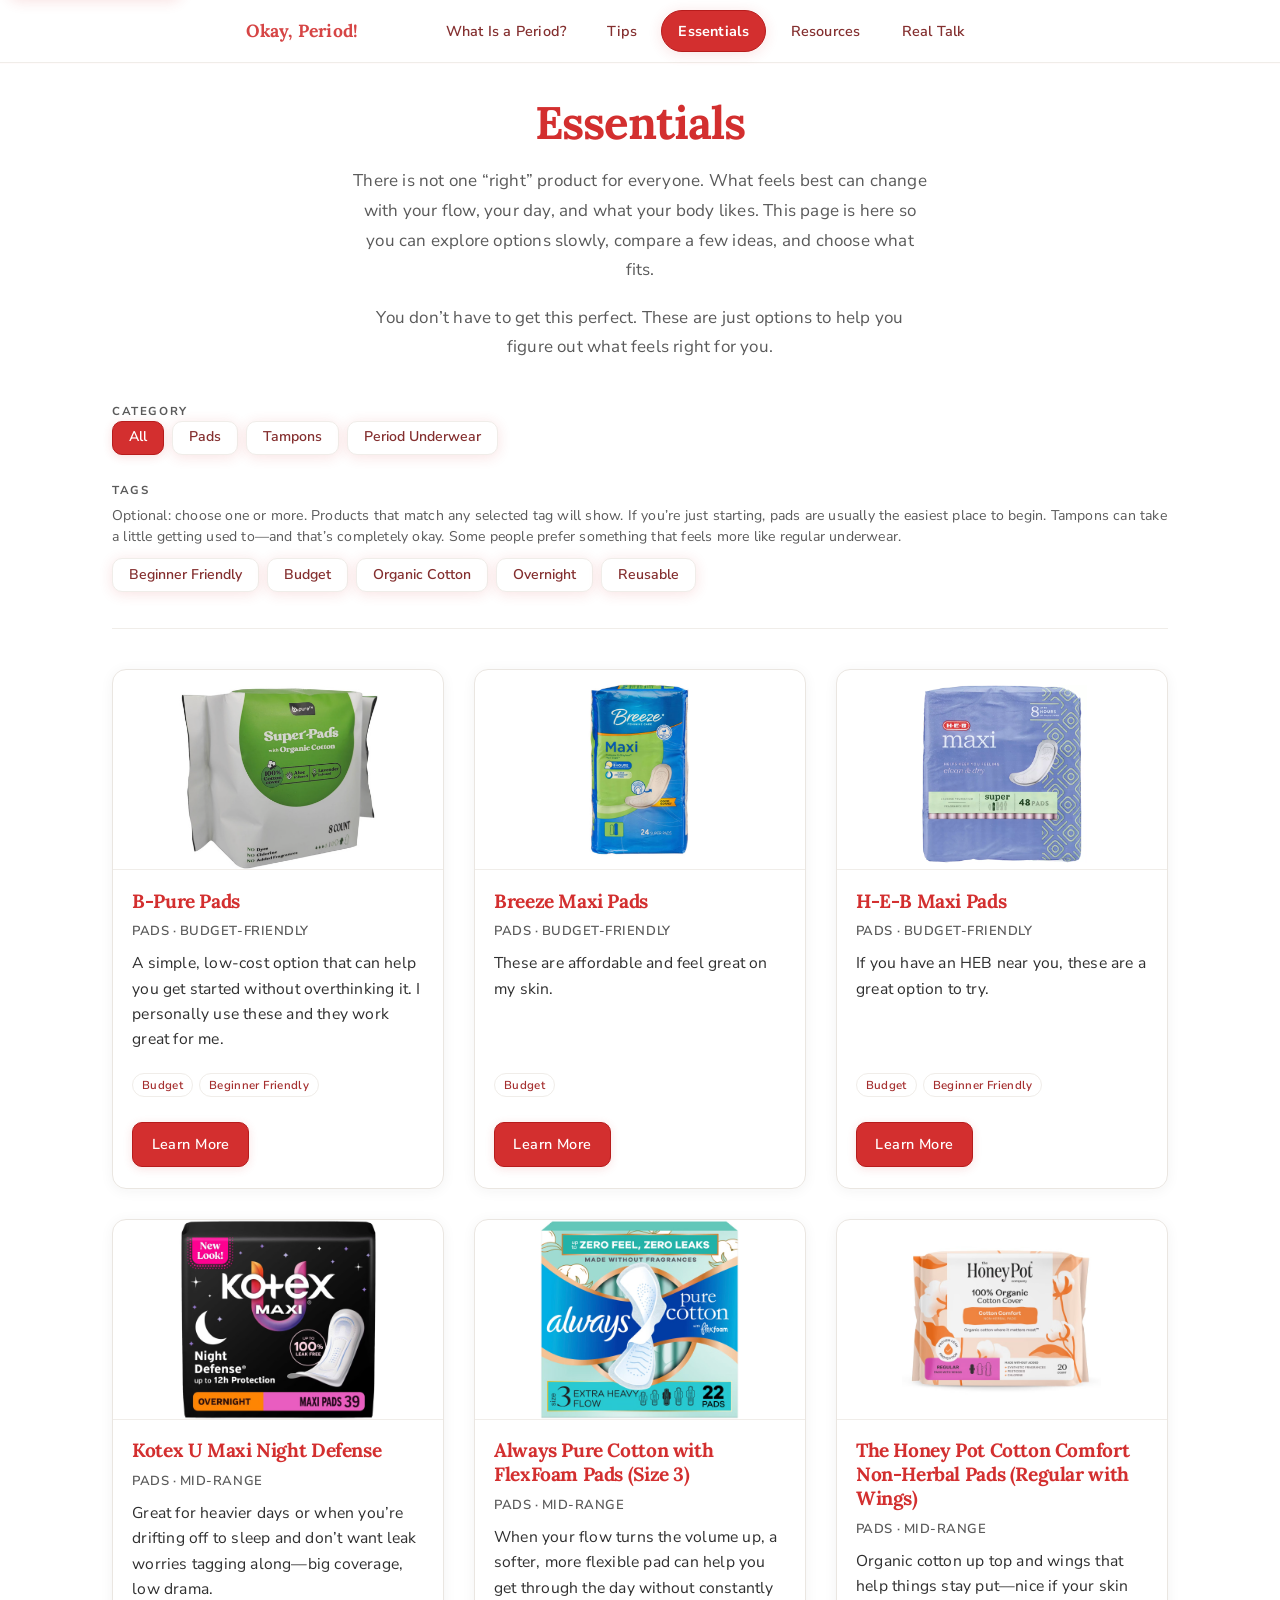
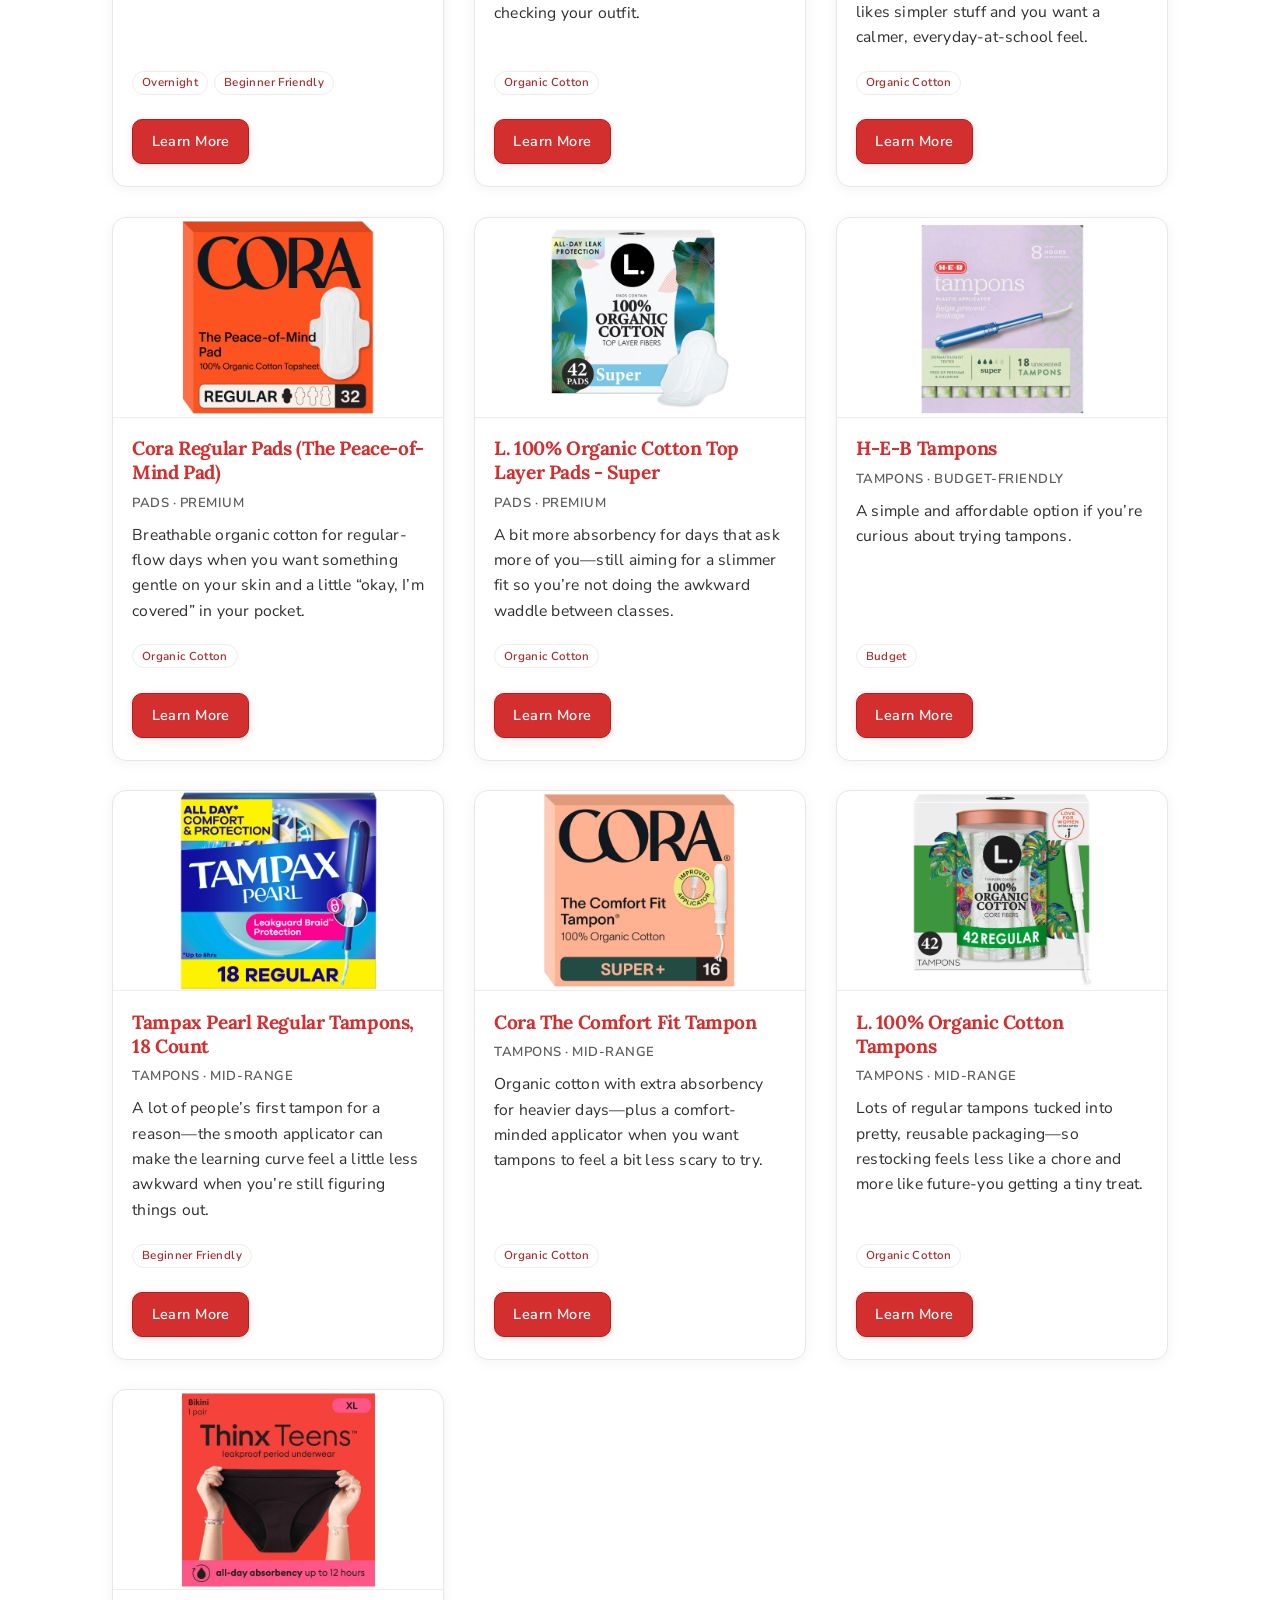
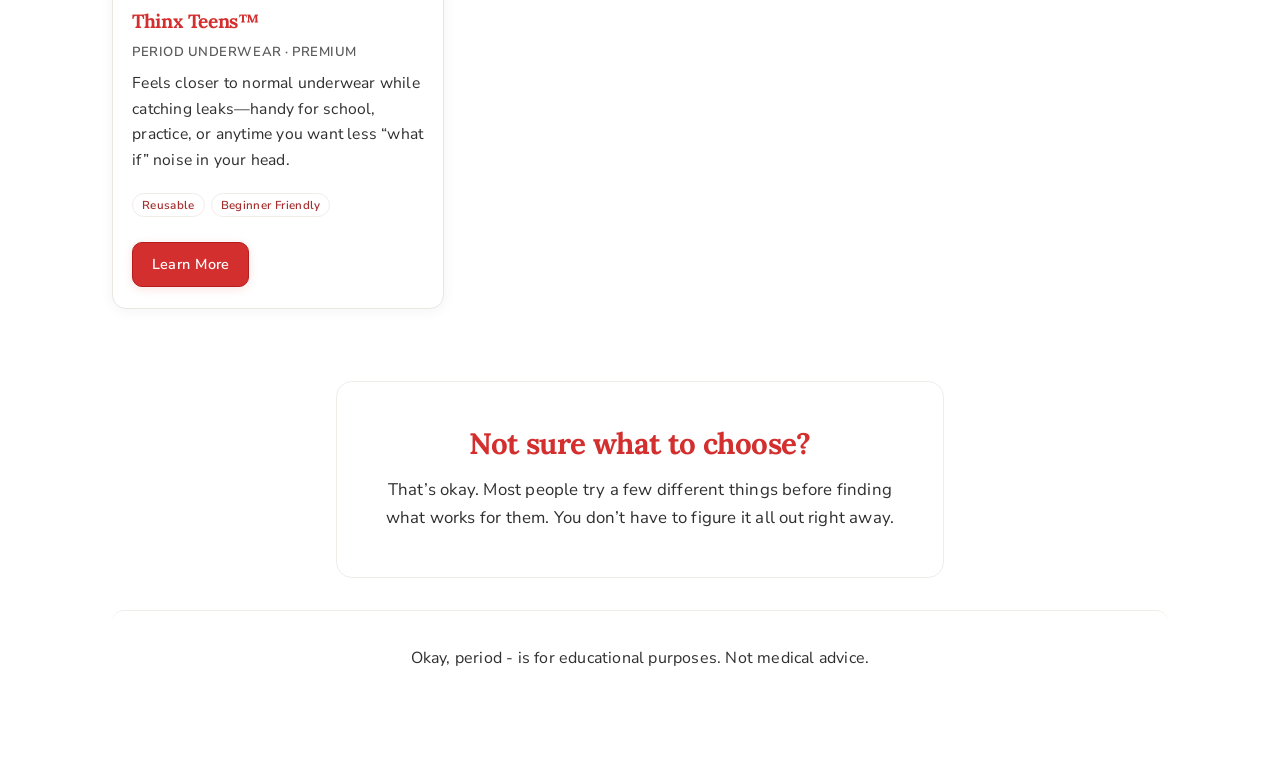
==== commit 0cd936e7: "updated fonts" ====
--- a/essentials.html
+++ b/essentials.html
@@ -6,7 +6,7 @@
   <title>Essentials — Okay, Period!</title>
   <link rel="preconnect" href="https://fonts.googleapis.com">
   <link rel="preconnect" href="https://fonts.gstatic.com" crossorigin>
-  <link href="https://fonts.googleapis.com/css2?family=Space+Grotesk:wght@400;500;600;700&family=DM+Sans:wght@400;500;600&display=swap" rel="stylesheet">
+  <link href="https://fonts.googleapis.com/css2?family=Lora:wght@400;500;600;700&family=Nunito+Sans:ital,wght@0,400;0,500;0,600;0,700;1,400;1,500&display=swap" rel="stylesheet">
   <link rel="stylesheet" href="style.css">
 </head>
 <body class="products-page">
--- a/style.css
+++ b/style.css
@@ -67,8 +67,8 @@
   --btn-shadow: 0 2px 14px color-mix(in srgb, var(--burgundy) 14%, transparent);
   --btn-shadow-hover: 0 8px 24px color-mix(in srgb, var(--burgundy) 22%, transparent);
 
-  --font-heading: "Space Grotesk", system-ui, sans-serif;
-  --font-body: "DM Sans", system-ui, sans-serif;
+  --font-heading: "Lora", Georgia, "Times New Roman", serif;
+  --font-body: "Nunito Sans", system-ui, sans-serif;
 }
 
 @media (prefers-reduced-motion: no-preference) {
@@ -77,7 +77,7 @@
   }
 }
 
-/* Space Grotesk: headings; DM Sans: body */
+/* Lora: headings; Nunito Sans: body */
 /* Nav / header brand link only — not the homepage hero title */
 .site-logo {
   font-family: var(--font-heading);
@@ -102,7 +102,7 @@
   border-radius: 4px;
 }
 
-/* Headings use Space Grotesk everywhere */
+/* Headings use Lora everywhere */
 h1,
 h2,
 h3,
@@ -110,7 +110,7 @@
 h5,
 h6 {
   font-family: var(--font-heading);
-  letter-spacing: -0.5px;
+  letter-spacing: -0.02em;
 }
 
 *,
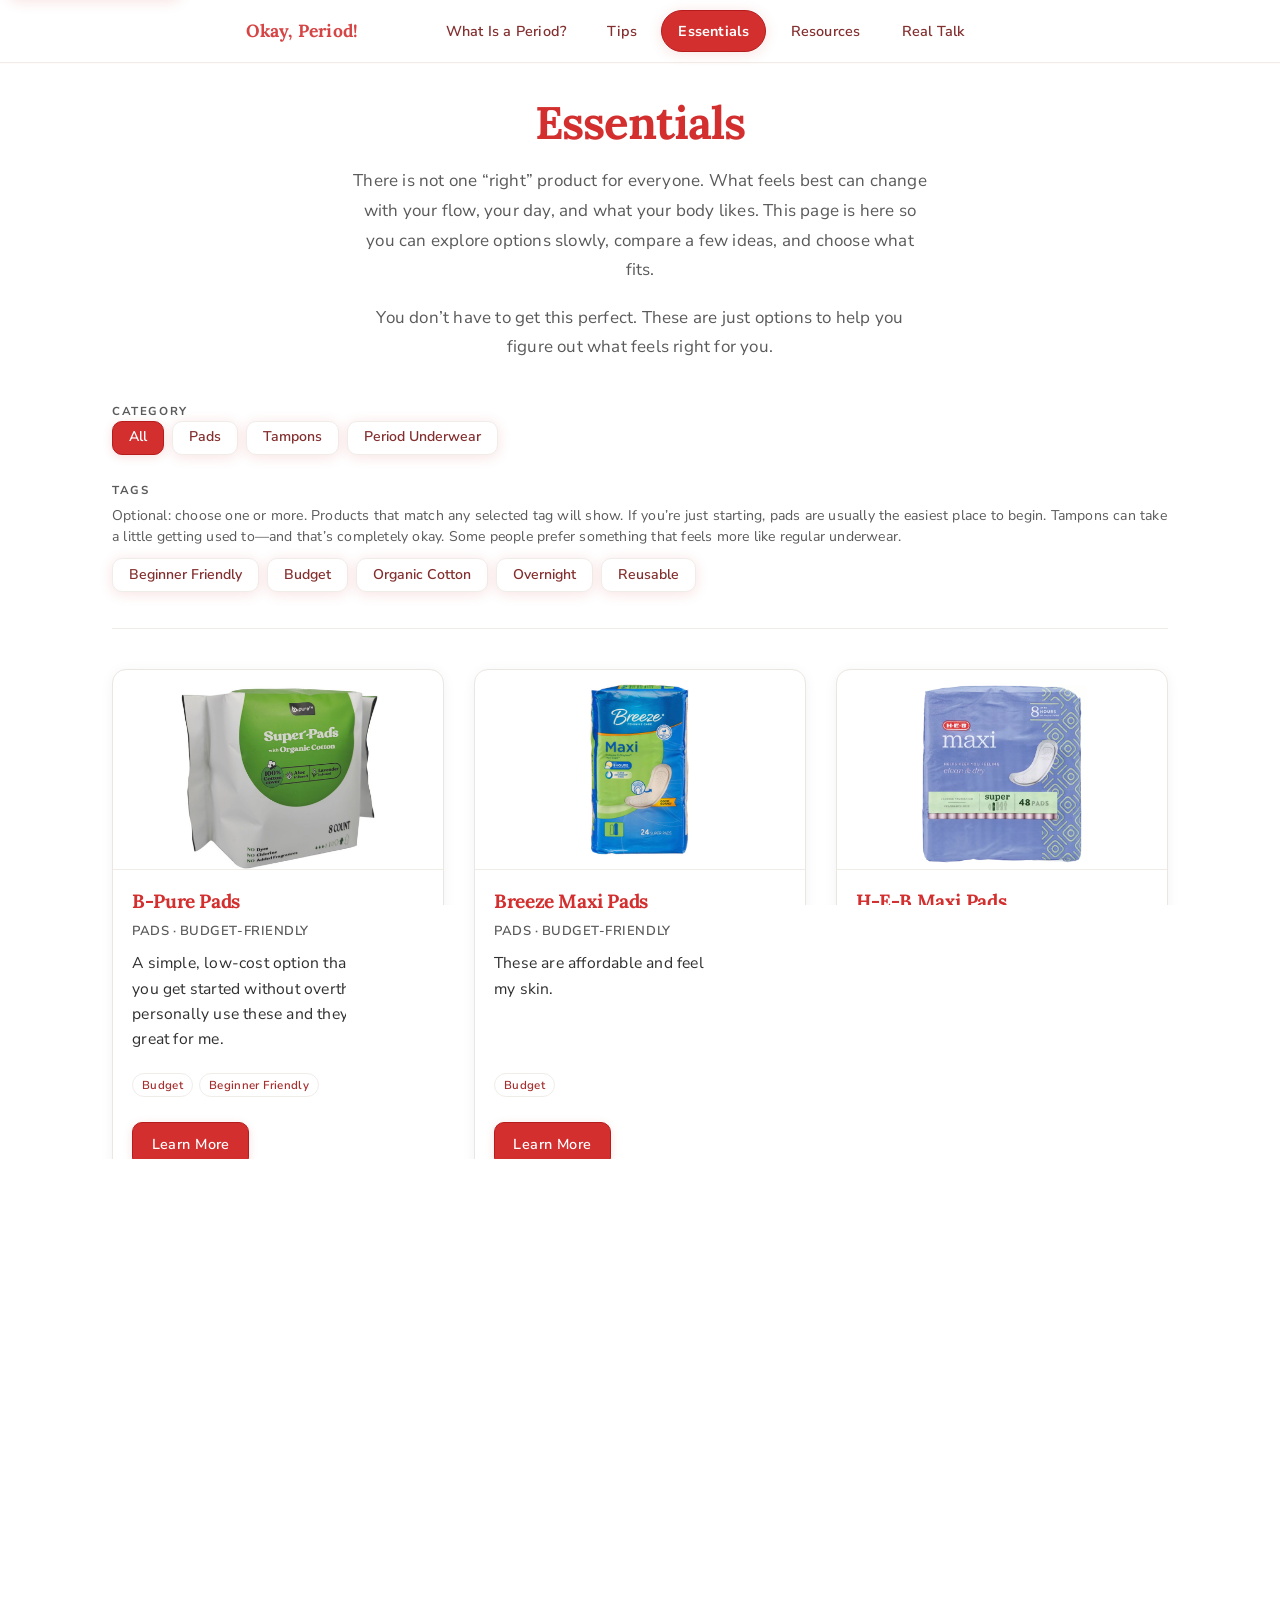
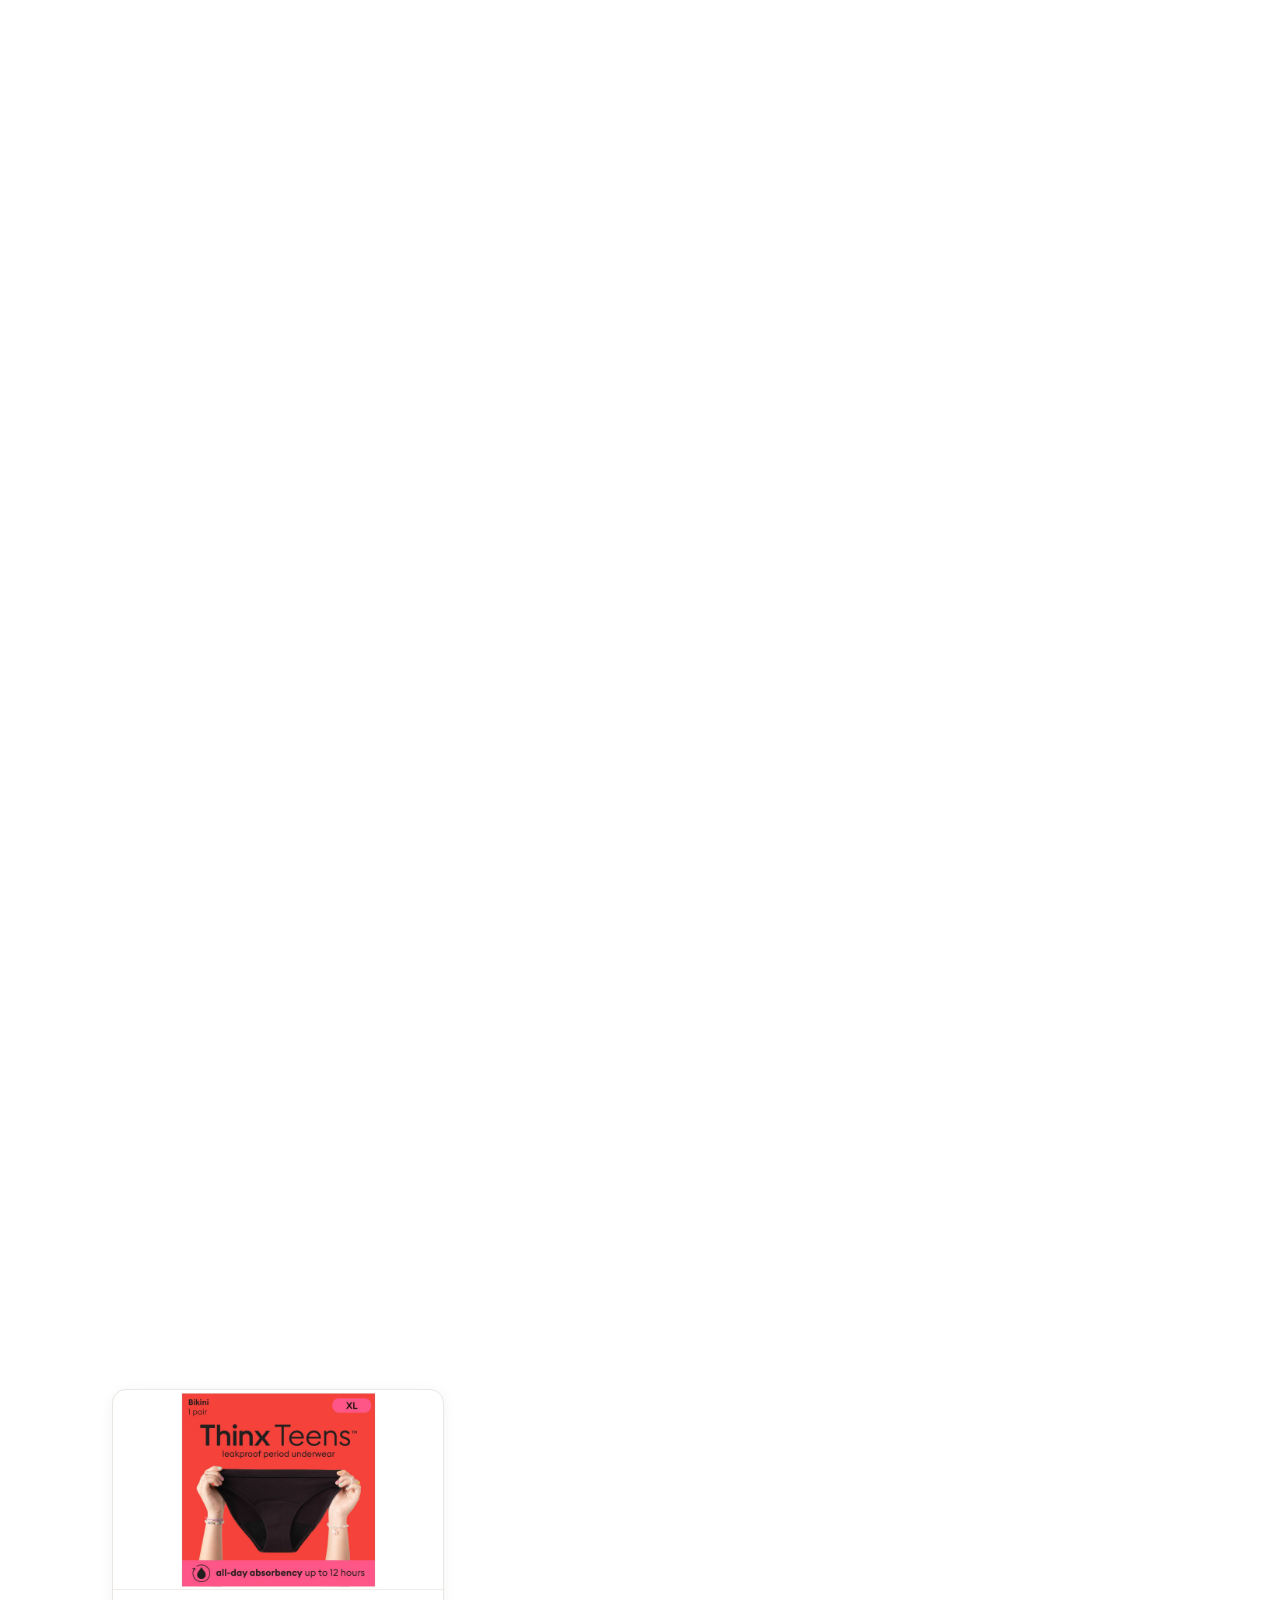
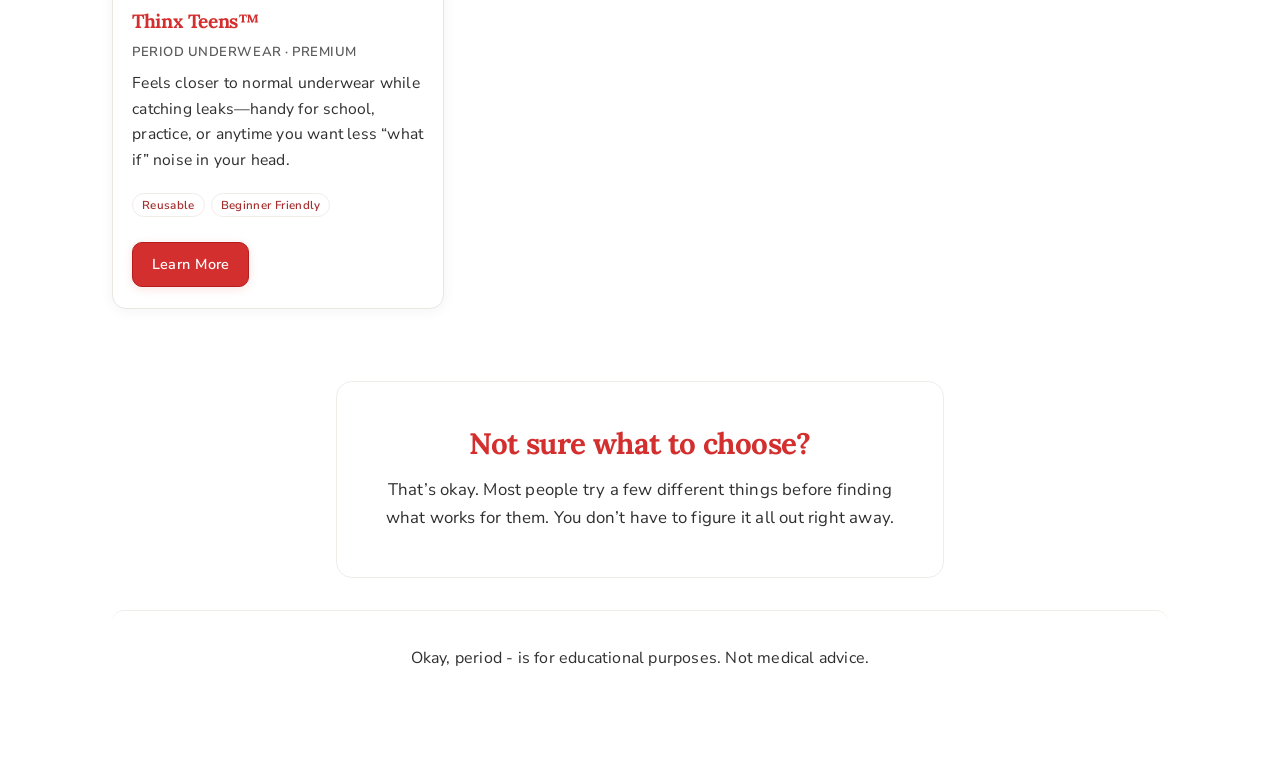
==== commit b1492f85: "updated index.html" ====
--- a/essentials.html
+++ b/essentials.html
@@ -6,7 +6,7 @@
   <title>Essentials — Okay, Period!</title>
   <link rel="preconnect" href="https://fonts.googleapis.com">
   <link rel="preconnect" href="https://fonts.gstatic.com" crossorigin>
-  <link href="https://fonts.googleapis.com/css2?family=Lora:wght@400;500;600;700&family=Nunito+Sans:ital,wght@0,400;0,500;0,600;0,700;1,400;1,500&display=swap" rel="stylesheet">
+  <link href="https://fonts.googleapis.com/css2?family=Lora:wght@400;500;600;700&family=Nunito+Sans:wght@400..900&display=swap" rel="stylesheet">
   <link rel="stylesheet" href="style.css">
 </head>
 <body class="products-page">
--- a/style.css
+++ b/style.css
@@ -1,3 +1,5 @@
+@import url("https://fonts.googleapis.com/css2?family=Lora:wght@400;500;600;700&family=Nunito+Sans:wght@400..900&display=swap");
+
 /* Okay Period — shared layout and navigation */
 
 :root {
@@ -315,7 +317,7 @@
   margin: 0;
   font-family: var(--font-heading);
   font-size: clamp(2.85rem, 8.5vw, 4.1rem);
-  font-weight: 800;
+  font-weight: 700;
   color: var(--heading);
   line-height: 1.08;
   letter-spacing: 0.015em;
@@ -1625,7 +1627,7 @@
   margin: 0.45rem 0 0;
   font-family: var(--font-heading);
   font-size: 1.55rem;
-  font-weight: 800;
+  font-weight: 700;
   color: var(--heading);
   line-height: 1.1;
 }
@@ -1707,7 +1709,7 @@
   margin: 0 0 0.45rem;
   font-family: var(--font-heading);
   font-size: 1.12rem;
-  font-weight: 800;
+  font-weight: 700;
   color: var(--heading);
 }
 
@@ -1740,7 +1742,7 @@
   margin: 0 0 0.75rem;
   font-family: var(--font-heading);
   font-size: 1.18rem;
-  font-weight: 800;
+  font-weight: 700;
   color: var(--heading);
 }
 
@@ -1902,7 +1904,7 @@
   margin: 0;
   font-family: var(--font-heading);
   font-size: clamp(2.35rem, 5.8vw, 3.35rem);
-  font-weight: 800;
+  font-weight: 700;
   color: var(--heading);
   line-height: 1.1;
   letter-spacing: 0.02em;
@@ -2123,7 +2125,7 @@
   margin: 0 0 0.5rem;
   font-family: var(--font-heading);
   font-size: 1.48rem;
-  font-weight: 800;
+  font-weight: 700;
   color: var(--heading);
 }
 
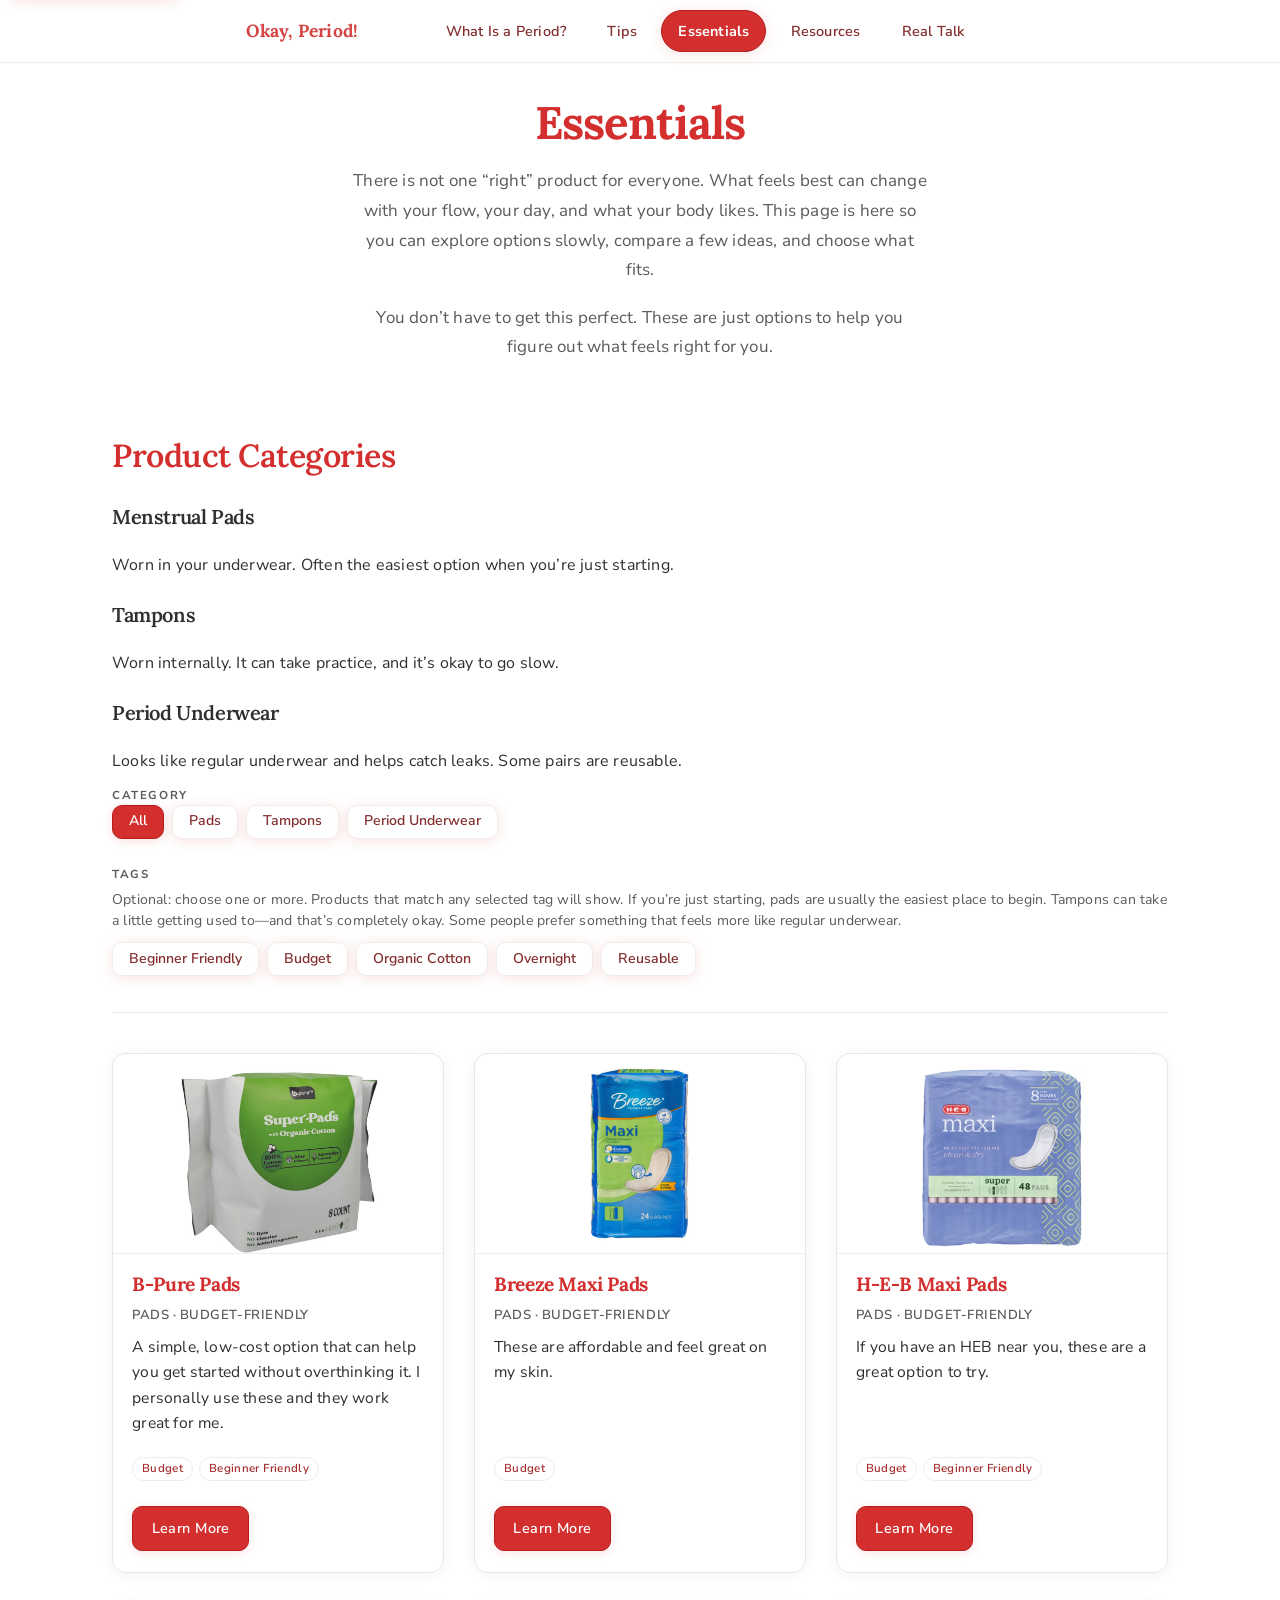
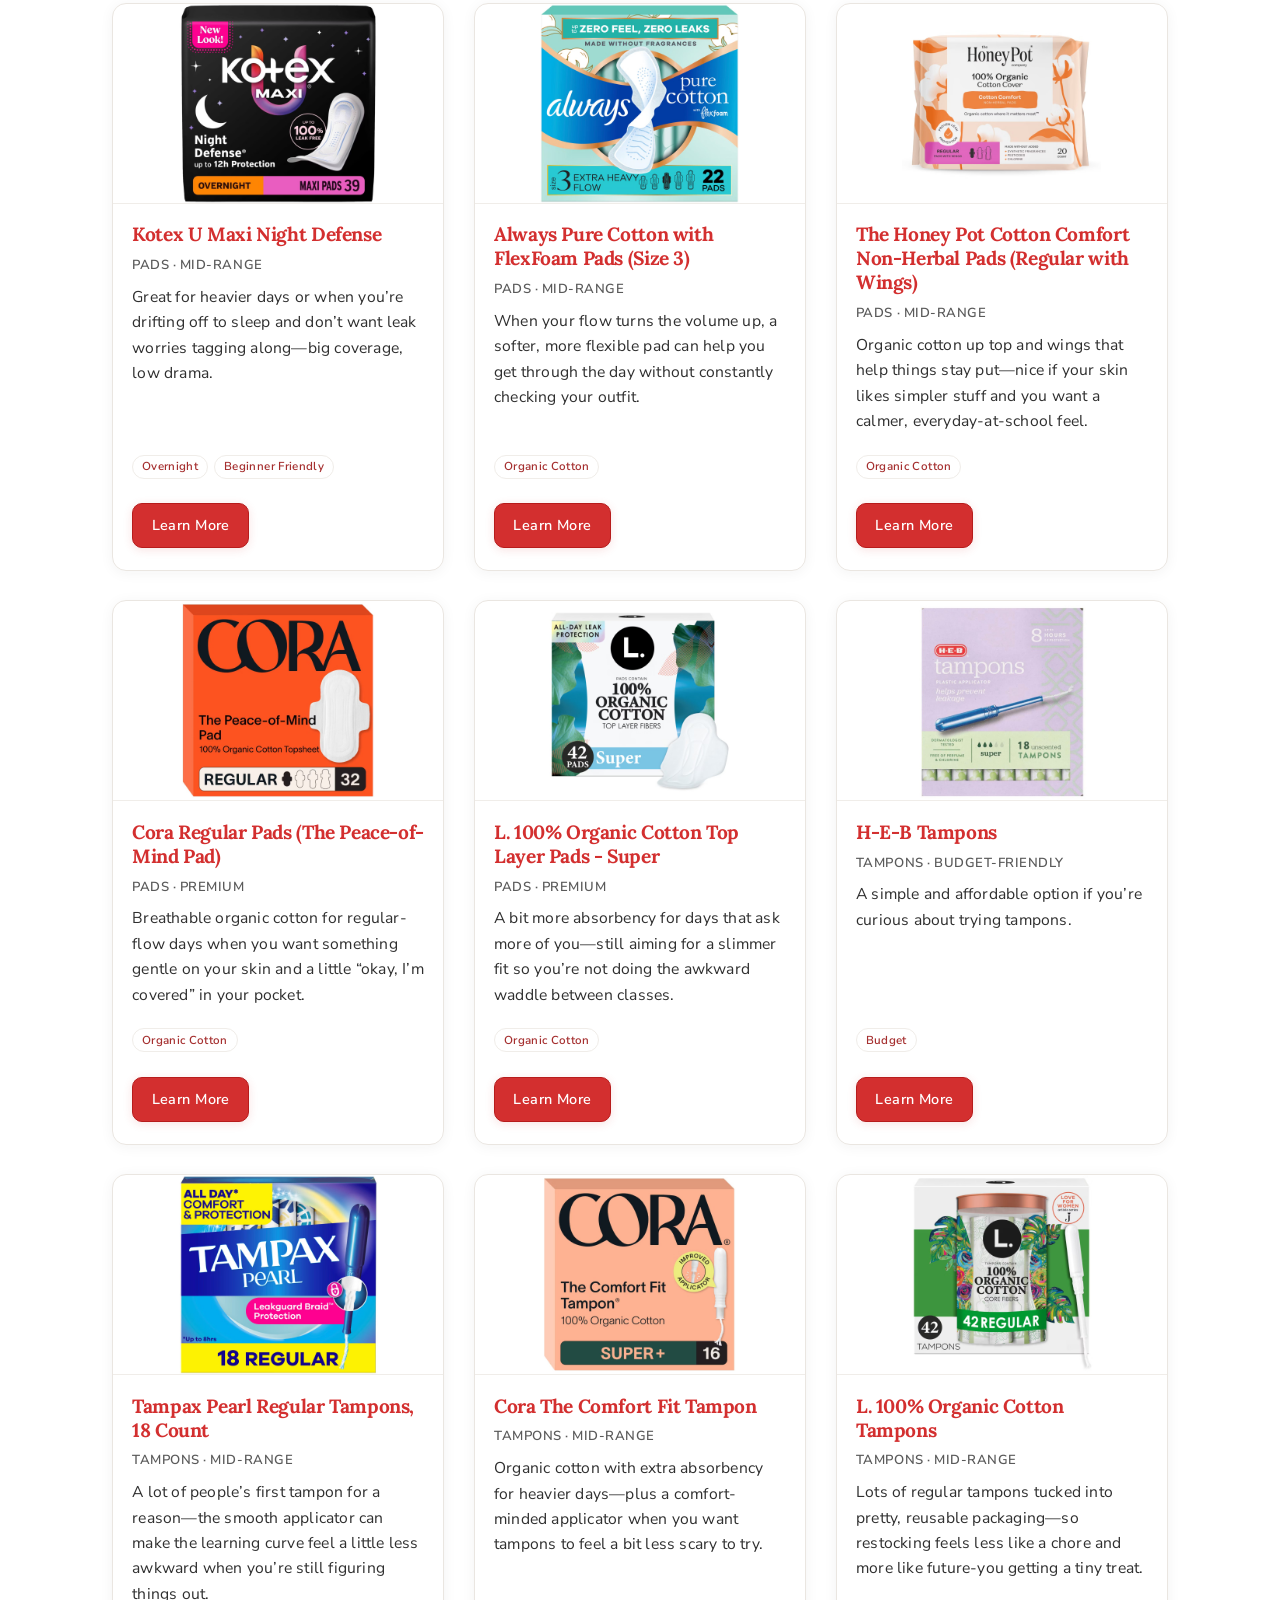
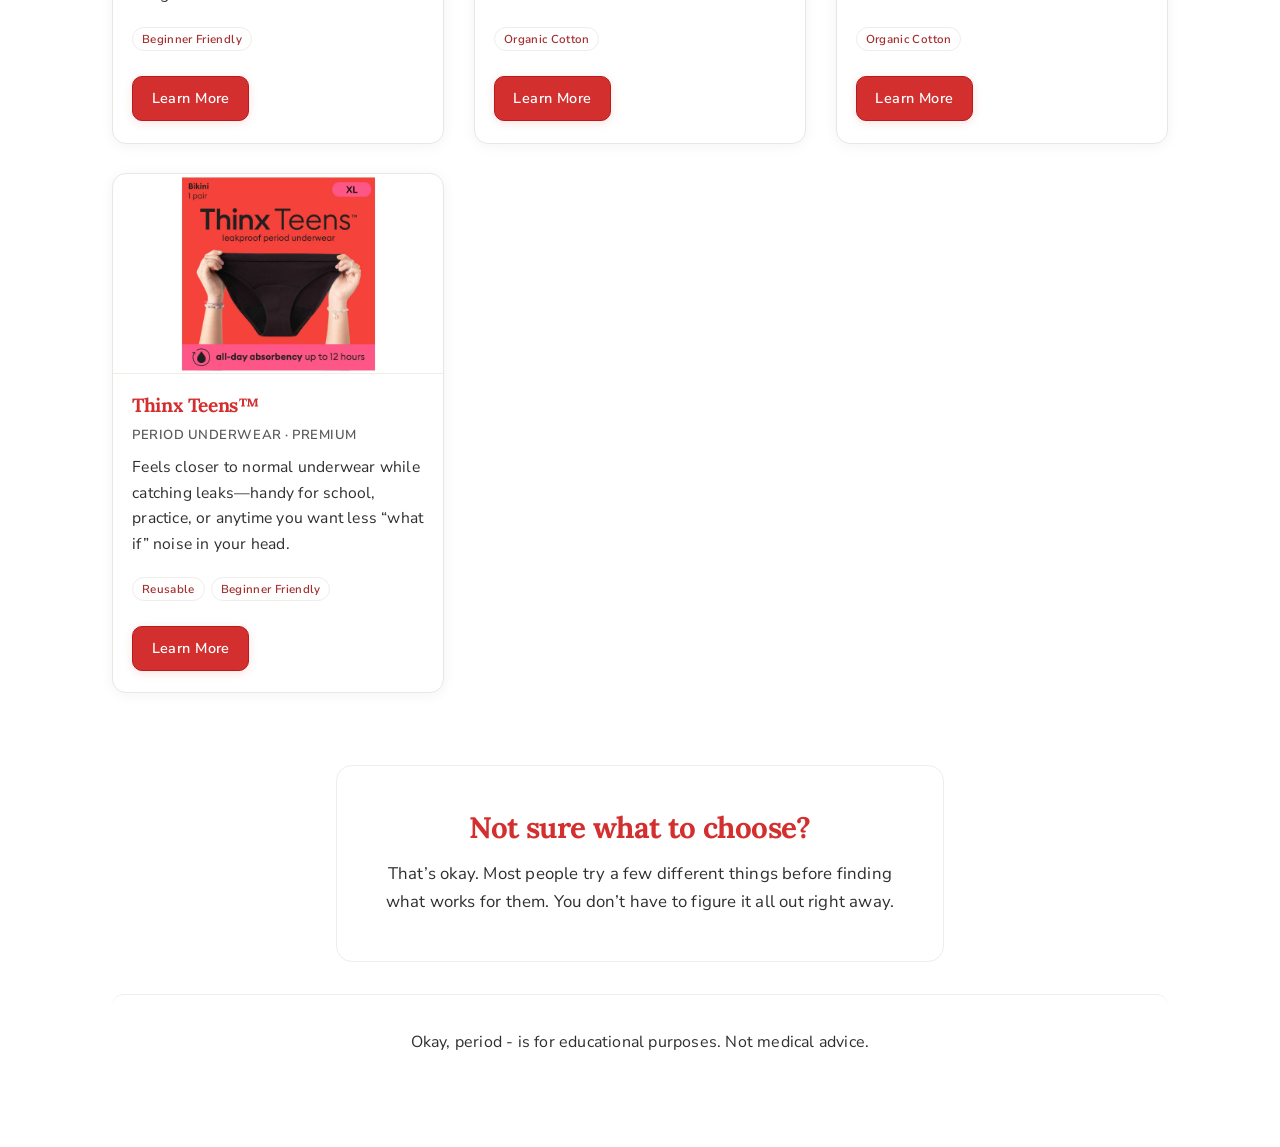
==== commit 18407f41: "update essentials.html" ====
--- a/essentials.html
+++ b/essentials.html
@@ -40,6 +40,24 @@
           You don’t have to get this perfect. These are just options to help you figure out what feels right for you.
         </p>
       </header>
+
+      <section class="products-categories" aria-label="Product categories">
+        <h2 class="products-categories__title">Product Categories</h2>
+        <div class="products-categories__grid">
+          <div class="products-categories__item">
+            <h3 class="products-categories__heading">Menstrual Pads</h3>
+            <p class="products-categories__text">Worn in your underwear. Often the easiest option when you’re just starting.</p>
+          </div>
+          <div class="products-categories__item">
+            <h3 class="products-categories__heading">Tampons</h3>
+            <p class="products-categories__text">Worn internally. It can take practice, and it’s okay to go slow.</p>
+          </div>
+          <div class="products-categories__item">
+            <h3 class="products-categories__heading">Period Underwear</h3>
+            <p class="products-categories__text">Looks like regular underwear and helps catch leaks. Some pairs are reusable.</p>
+          </div>
+        </div>
+      </section>
 
       <section class="products-filters" aria-label="Filter products">
         <div class="products-filters__row">
--- a/style.css
+++ b/style.css
@@ -939,18 +939,6 @@
   text-align: left;
 }
 
-@media (max-width: 52rem) {
-  body.resources-page .cycle-tracker-section {
-    grid-template-columns: 1fr;
-    gap: clamp(1.75rem, 4vw, 2.5rem);
-  }
-
-  body.resources-page .cycle-calendar-card {
-    max-width: min(22rem, 100%);
-    margin-inline: auto;
-  }
-}
-
 /* ---------- Resources page — More places to learn (external links) ---------- */
 body.resources-page .resources-more-learn {
   text-align: left;
@@ -1023,6 +1011,112 @@
   gap: clamp(1.85rem, 4.5vw, 3rem);
   align-items: start;
   margin-top: 0;
+}
+
+@media (max-width: 52rem) {
+  body.resources-page .cycle-tracker-section {
+    grid-template-columns: 1fr;
+    gap: clamp(1.75rem, 4vw, 2.5rem);
+  }
+
+  body.resources-page .cycle-tracker-sidebar {
+    max-width: min(22rem, 100%);
+    margin-inline: auto;
+  }
+
+  body.resources-page .cycle-calendar-card {
+    max-width: 100%;
+    margin-inline: auto;
+  }
+
+  body.resources-page .cycle-apps {
+    margin-inline: auto;
+    max-width: 100%;
+  }
+}
+
+body.resources-page .cycle-tracker-sidebar {
+  display: flex;
+  flex-direction: column;
+  align-items: stretch;
+  gap: clamp(1.35rem, 3vw, 1.75rem);
+  min-width: 0;
+}
+
+body.resources-page .cycle-apps {
+  width: 100%;
+  max-width: min(21rem, 100%);
+  margin-left: auto;
+}
+
+body.resources-page .cycle-apps__title {
+  margin: 0 0 0.75rem;
+  font-family: var(--font-heading);
+  font-size: 1.05rem;
+  font-weight: 600;
+  letter-spacing: -0.02em;
+  line-height: 1.35;
+  color: color-mix(in srgb, var(--heading) 88%, var(--muted));
+}
+
+body.resources-page .cycle-apps__list {
+  list-style: none;
+  margin: 0;
+  padding: 0;
+  display: grid;
+  grid-template-columns: 1fr;
+  gap: 0.55rem;
+}
+
+@media (min-width: 22rem) {
+  body.resources-page .cycle-apps__list {
+    grid-template-columns: repeat(2, minmax(0, 1fr));
+    gap: 0.55rem 0.65rem;
+  }
+}
+
+body.resources-page .cycle-app-card {
+  display: flex;
+  align-items: center;
+  justify-content: center;
+  min-height: 2.65rem;
+  padding: 0.55rem 0.75rem;
+  font-family: var(--font-body);
+  font-size: 0.875rem;
+  font-weight: 600;
+  line-height: 1.25;
+  text-align: center;
+  text-decoration: none;
+  color: color-mix(in srgb, var(--burgundy) 72%, var(--text-body));
+  background: color-mix(in srgb, var(--warm-white) 94%, var(--surface));
+  border: 1px solid color-mix(in srgb, var(--border-soft) 88%, transparent);
+  border-radius: 12px;
+  box-shadow: 0 2px 10px color-mix(in srgb, var(--text-body) 3.5%, transparent);
+  transition:
+    background 0.2s ease,
+    border-color 0.2s ease,
+    transform 0.2s ease,
+    box-shadow 0.2s ease,
+    color 0.2s ease;
+}
+
+body.resources-page .cycle-app-card:hover {
+  background: color-mix(in srgb, var(--surface) 88%, var(--beige));
+  border-color: color-mix(in srgb, var(--burgundy) 18%, var(--border-soft));
+  color: var(--burgundy);
+  transform: translateY(-1px);
+  box-shadow: 0 6px 18px color-mix(in srgb, var(--text-body) 6%, transparent);
+}
+
+body.resources-page .cycle-app-card:focus-visible {
+  outline: 2px solid var(--accent);
+  outline-offset: 2px;
+}
+
+@media (prefers-reduced-motion: reduce) {
+  body.resources-page .cycle-app-card:hover {
+    transform: none;
+  }
 }
 
 body.resources-page .cycle-tracker-text {
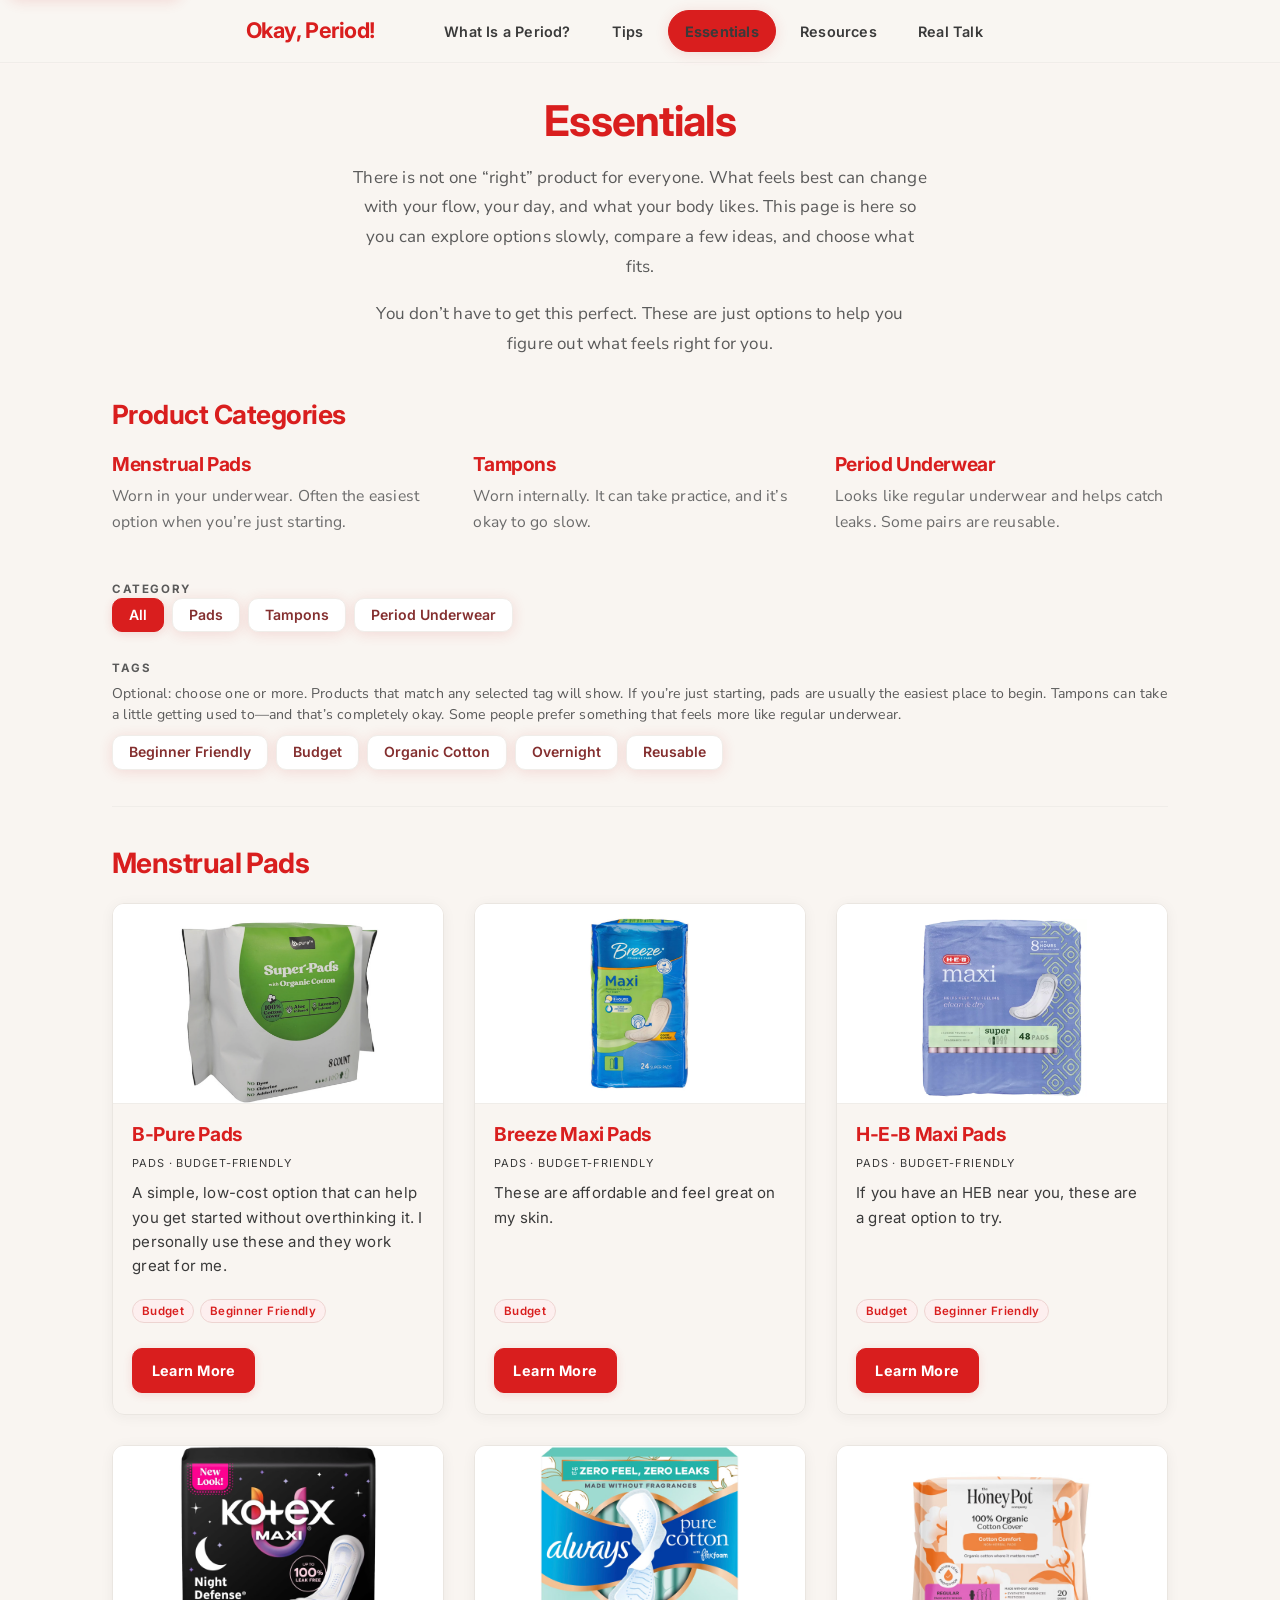
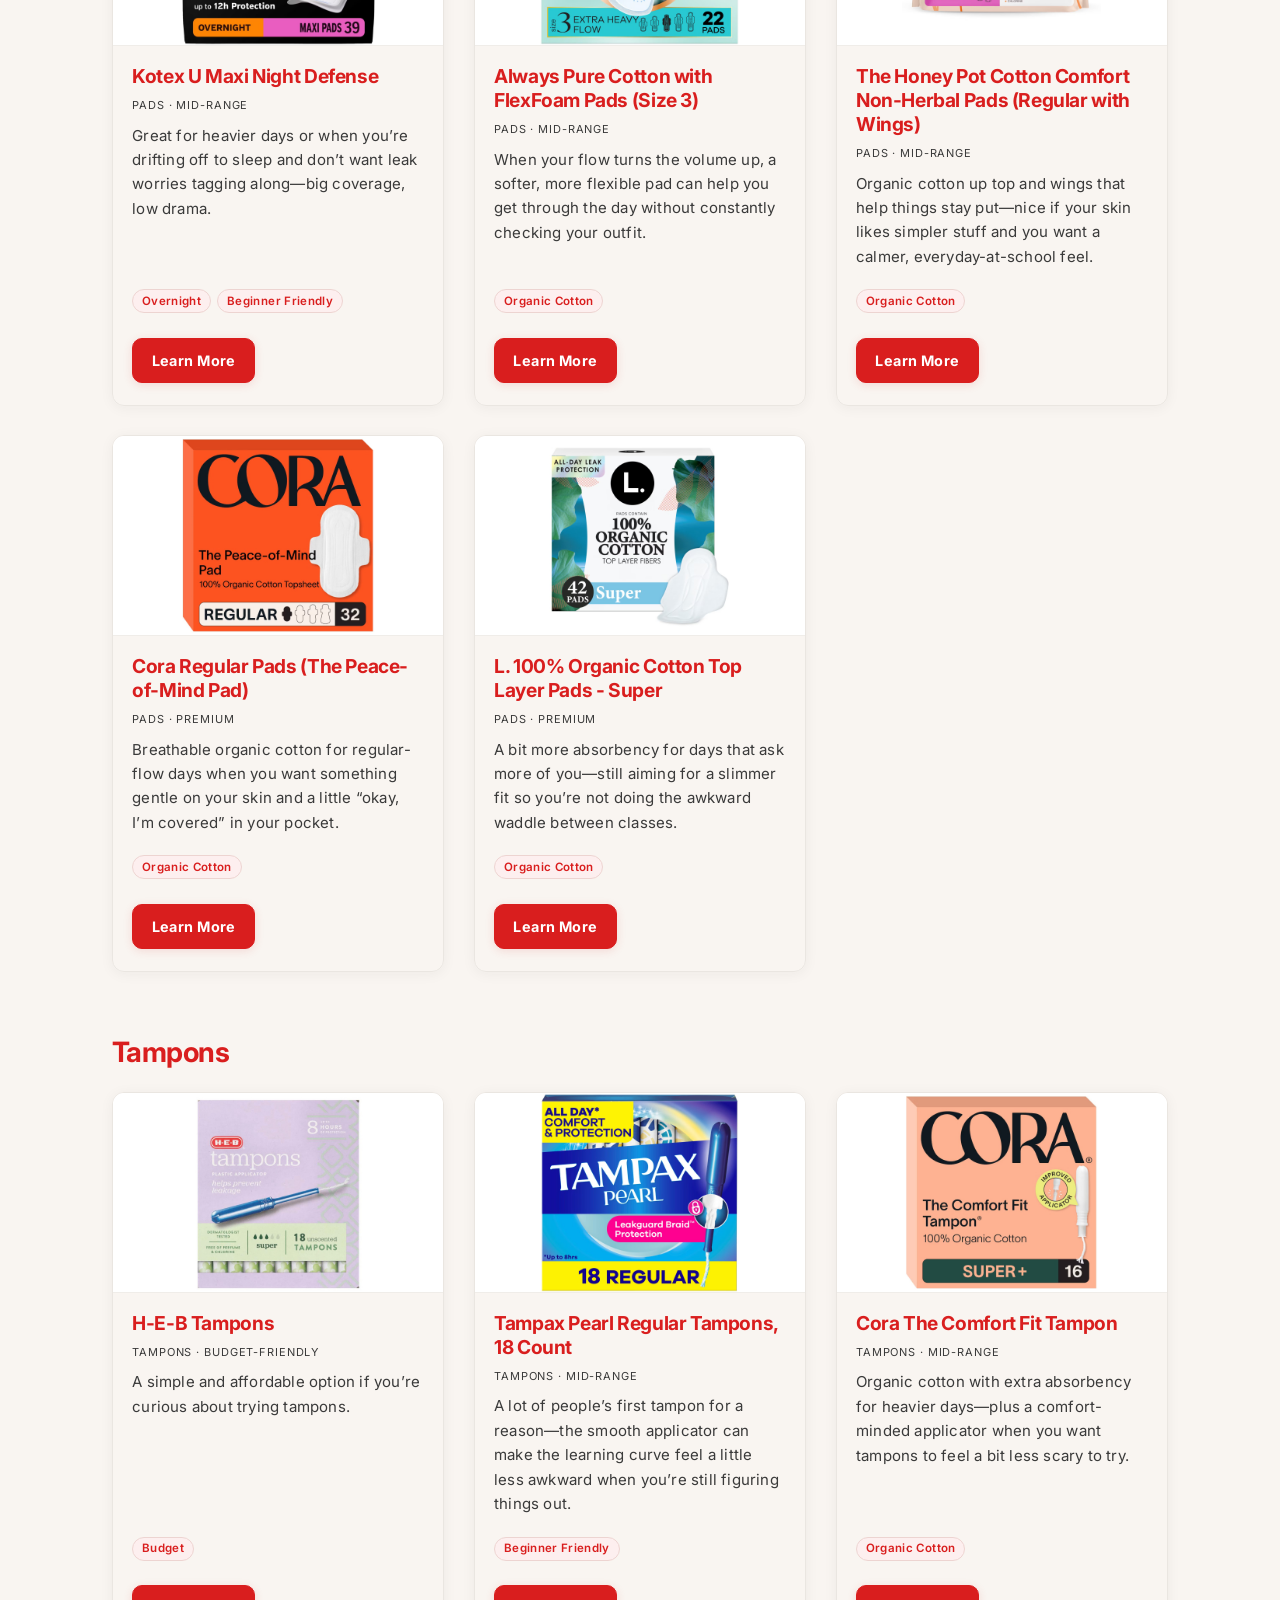
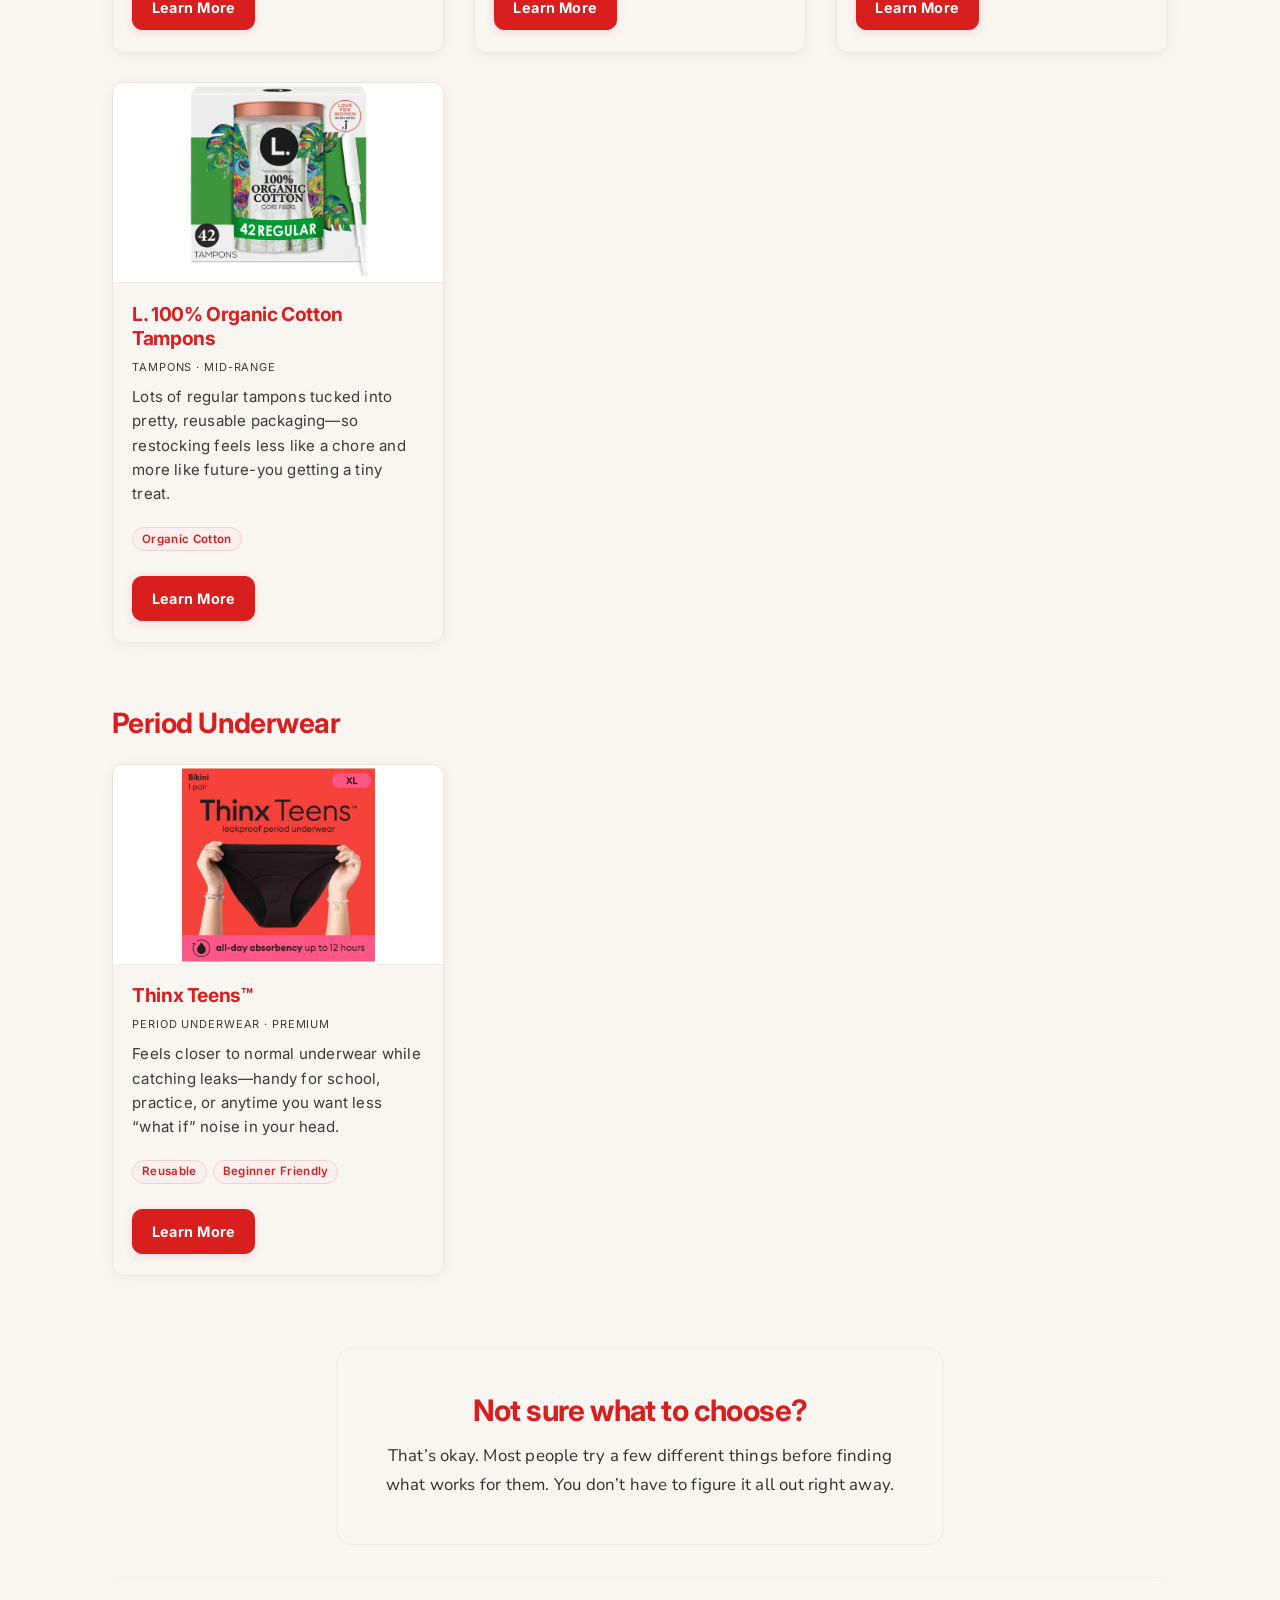
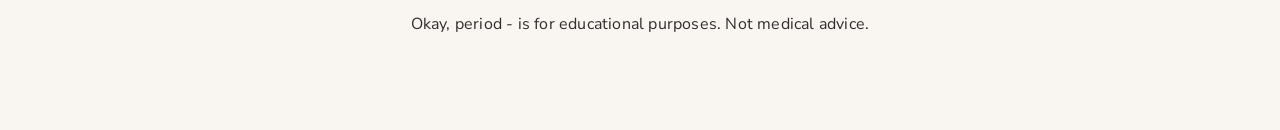
==== commit e8a8efb0: "update essentials.html" ====
--- a/essentials.html
+++ b/essentials.html
@@ -6,7 +6,7 @@
   <title>Essentials — Okay, Period!</title>
   <link rel="preconnect" href="https://fonts.googleapis.com">
   <link rel="preconnect" href="https://fonts.gstatic.com" crossorigin>
-  <link href="https://fonts.googleapis.com/css2?family=Lora:wght@400;500;600;700&family=Nunito+Sans:wght@400..900&display=swap" rel="stylesheet">
+  <link href="https://fonts.googleapis.com/css2?family=Inter:wght@400;600;700&family=Lora:wght@400;500;600;700&family=Nunito+Sans:wght@400..900&display=swap" rel="stylesheet">
   <link rel="stylesheet" href="style.css">
 </head>
 <body class="products-page">
@@ -87,8 +87,7 @@
 
       <div
         id="product-grid"
-        class="products-grid"
-        role="list"
+        class="products-grid-wrap"
         aria-busy="true"
       ></div>
       <p id="products-empty" class="products-empty" hidden>No products match these filters. Try clearing a tag or choosing a different category.</p>
--- a/style.css
+++ b/style.css
@@ -3524,3 +3524,221 @@
   background: #ffffff !important;
 }
 
+/* ---------- Essentials (products) page — reference typography & layout ---------- */
+body.products-page {
+  --essentials-red: #d91e1e;
+  --essentials-cream: #f9f5f1;
+  --essentials-card-pink: #fdecec;
+  --essentials-meta: #3a3a3a;
+  --font-essentials-display: "Inter", system-ui, -apple-system, "Segoe UI", sans-serif;
+}
+
+body.products-page {
+  background-color: var(--essentials-cream) !important;
+}
+
+html:has(body.products-page) {
+  background-color: #f9f5f1 !important;
+}
+
+body.products-page .site-nav {
+  background: color-mix(in srgb, var(--essentials-cream) 94%, #ffffff) !important;
+}
+
+body.products-page .site-logo {
+  font-family: var(--font-essentials-display);
+  font-size: clamp(1.15rem, 2.5vw, 1.35rem);
+  font-weight: 700;
+  color: var(--essentials-red);
+  letter-spacing: -0.02em;
+}
+
+body.products-page .site-nav__link {
+  font-family: var(--font-essentials-display);
+  font-weight: 600;
+  color: var(--essentials-meta);
+}
+
+body.products-page .site-nav__link[aria-current="page"] {
+  font-weight: 700;
+  background: var(--essentials-red) !important;
+  border-color: var(--essentials-red) !important;
+}
+
+body.products-page main.products-main h1,
+body.products-page main.products-main h2,
+body.products-page main.products-main h3 {
+  font-family: var(--font-essentials-display);
+  color: var(--essentials-red);
+  letter-spacing: -0.02em;
+}
+
+body.products-page main .products-intro__title {
+  font-size: clamp(2rem, 4.2vw, 2.65rem);
+  font-weight: 700;
+  color: var(--essentials-red);
+  text-align: center;
+}
+
+body.products-page .products-categories {
+  margin: 0 0 2.75rem;
+  padding: 0;
+  text-align: left;
+}
+
+body.products-page .products-categories__title {
+  margin: 0 0 1.35rem;
+  font-family: var(--font-essentials-display);
+  font-size: clamp(1.35rem, 2.8vw, 1.65rem);
+  font-weight: 700;
+  color: var(--essentials-red);
+  letter-spacing: -0.02em;
+  line-height: 1.2;
+}
+
+body.products-page .products-categories__grid {
+  display: grid;
+  gap: clamp(1.25rem, 3vw, 1.75rem);
+  grid-template-columns: 1fr;
+}
+
+@media (min-width: 36rem) {
+  body.products-page .products-categories__grid {
+    grid-template-columns: repeat(3, minmax(0, 1fr));
+  }
+}
+
+body.products-page .products-categories__item {
+  margin: 0;
+}
+
+body.products-page .products-categories__heading {
+  margin: 0 0 0.5rem;
+  font-family: var(--font-essentials-display);
+  font-size: clamp(1.05rem, 2vw, 1.2rem);
+  font-weight: 700;
+  color: var(--essentials-red);
+  line-height: 1.25;
+}
+
+body.products-page .products-categories__text {
+  margin: 0;
+  font-family: var(--font-body);
+  font-size: 0.98rem;
+  line-height: 1.65;
+  color: var(--text-muted-mix);
+}
+
+body.products-page .products-grid-wrap {
+  display: flex;
+  flex-direction: column;
+  gap: 0;
+  width: 100%;
+}
+
+body.products-page .products-grid-section {
+  margin: 0 0 clamp(2.75rem, 5vw, 4rem);
+}
+
+body.products-page .products-grid-section:last-of-type {
+  margin-bottom: 0;
+}
+
+body.products-page .products-grid-section__title {
+  margin: 0 0 clamp(1.15rem, 2.5vw, 1.5rem);
+  font-family: var(--font-essentials-display);
+  font-size: clamp(1.45rem, 3vw, 1.75rem);
+  font-weight: 700;
+  color: var(--essentials-red);
+  text-align: left;
+  line-height: 1.15;
+  letter-spacing: -0.02em;
+}
+
+body.products-page .products-grid-section .products-grid {
+  margin: 0;
+}
+
+body.products-page main .products-reassure__title {
+  font-family: var(--font-essentials-display);
+  font-size: clamp(1.5rem, 3vw, 1.85rem);
+  font-weight: 700;
+  color: var(--essentials-red);
+  text-align: center;
+  letter-spacing: -0.02em;
+}
+
+body.products-page .products-reassure__text {
+  font-family: var(--font-body);
+  color: var(--text-body);
+}
+
+body.products-page .product-card__title {
+  font-family: var(--font-essentials-display);
+  font-size: clamp(1.05rem, 2.2vw, 1.2rem);
+  font-weight: 700;
+  color: var(--essentials-red);
+  letter-spacing: -0.02em;
+}
+
+body.products-page .product-card__meta {
+  font-family: var(--font-essentials-display);
+  font-size: 0.6875rem;
+  font-weight: 400;
+  letter-spacing: 0.08em;
+  text-transform: uppercase;
+  color: var(--essentials-meta);
+}
+
+body.products-page .product-card__desc {
+  font-family: var(--font-essentials-display);
+  font-size: 0.94rem;
+  color: var(--essentials-meta);
+}
+
+body.products-page .product-card__btn {
+  font-family: var(--font-essentials-display);
+  font-weight: 700;
+  background: var(--essentials-red) !important;
+  border-color: var(--essentials-red) !important;
+}
+
+body.products-page .product-card__btn:hover {
+  background: color-mix(in srgb, var(--essentials-red) 88%, #000000) !important;
+  border-color: color-mix(in srgb, var(--essentials-red) 88%, #000000) !important;
+}
+
+body.products-page .product-card__tag {
+  font-family: var(--font-essentials-display);
+  color: var(--essentials-red);
+  background: color-mix(in srgb, var(--essentials-card-pink) 85%, #ffffff) !important;
+  border-color: color-mix(in srgb, var(--essentials-red) 12%, var(--border-soft)) !important;
+}
+
+body.products-page .product-card {
+  background-color: transparent !important;
+  border-radius: 12px;
+  overflow: hidden;
+  border-color: #eae6e1 !important;
+}
+
+body.products-page .product-card__media {
+  background: #ffffff !important;
+}
+
+body.products-page .products-filters__label {
+  font-family: var(--font-essentials-display);
+}
+
+body.products-page .products-chip {
+  font-family: var(--font-essentials-display);
+}
+
+body.products-page .products-chip[aria-pressed="true"]:not(.products-chip--tag) {
+  background: var(--essentials-red) !important;
+  border-color: var(--essentials-red) !important;
+}
+
+body.products-page .site-footer {
+  background: transparent !important;
+}
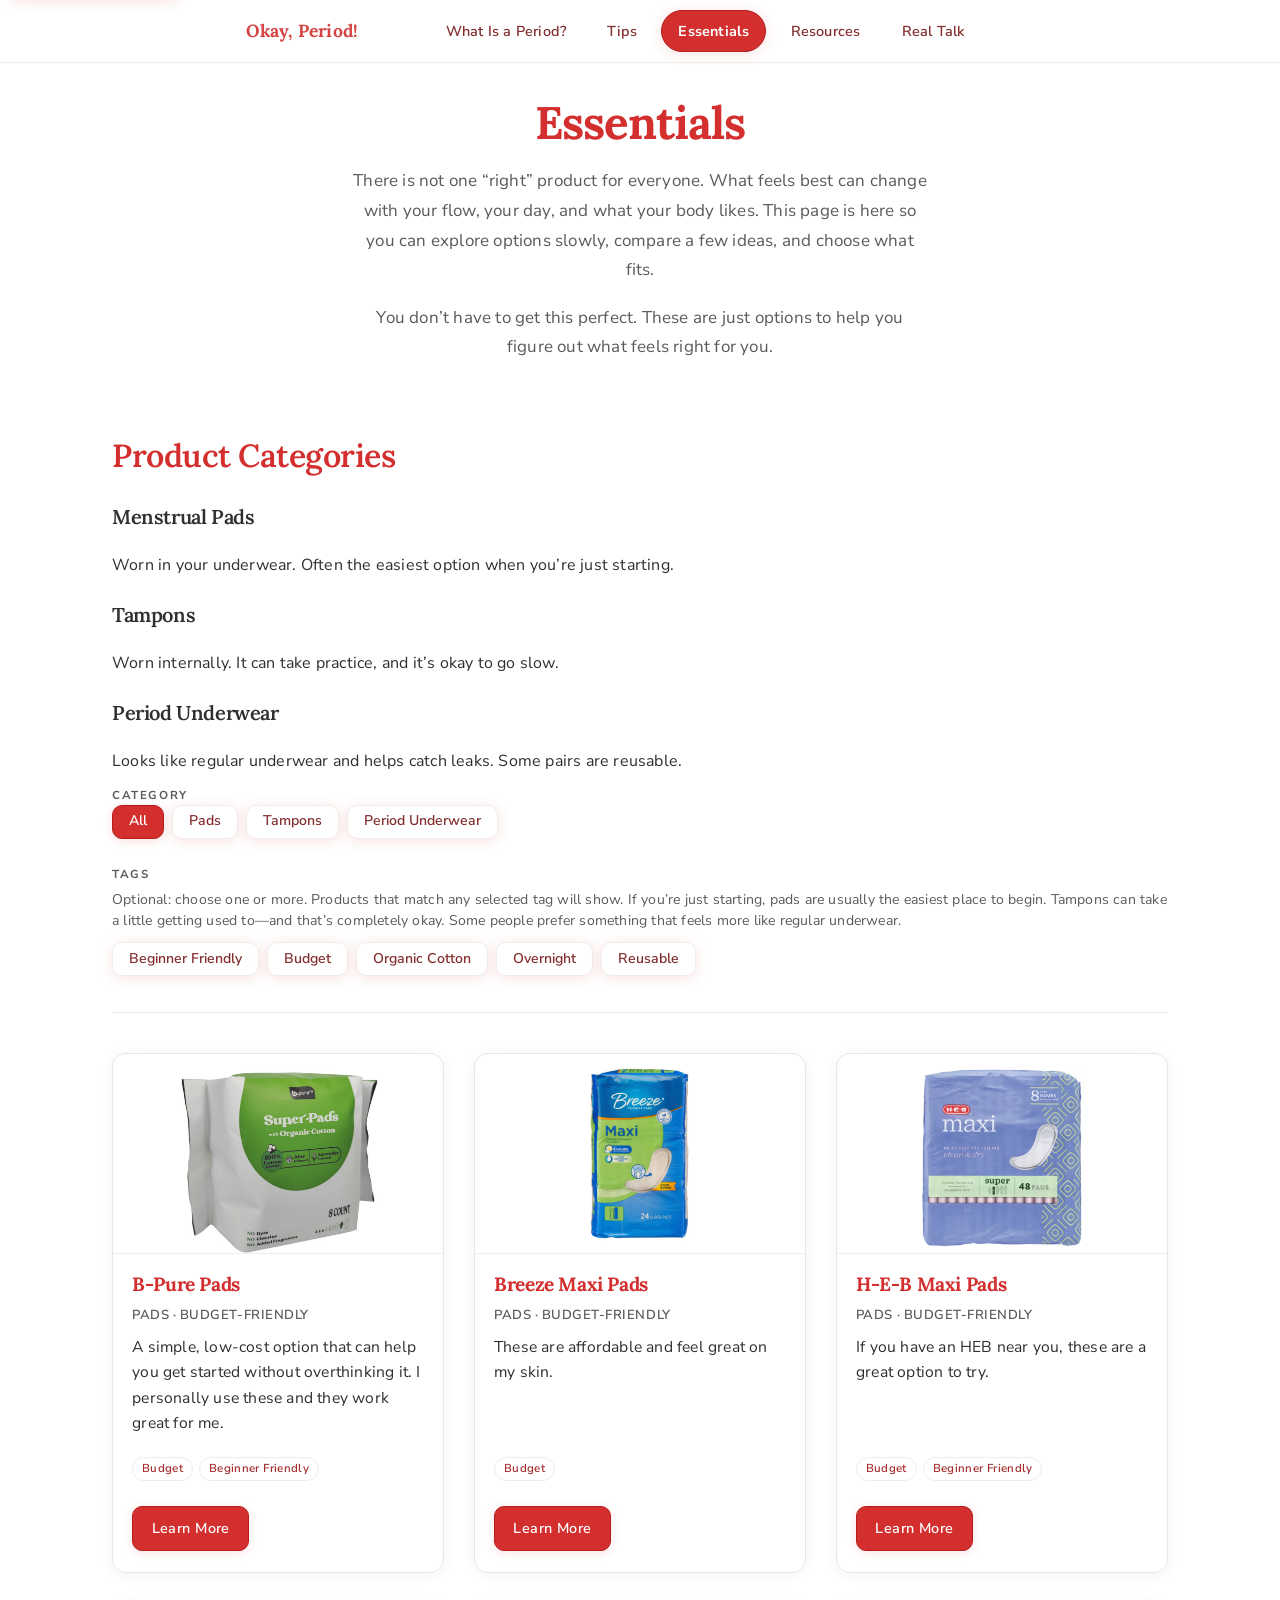
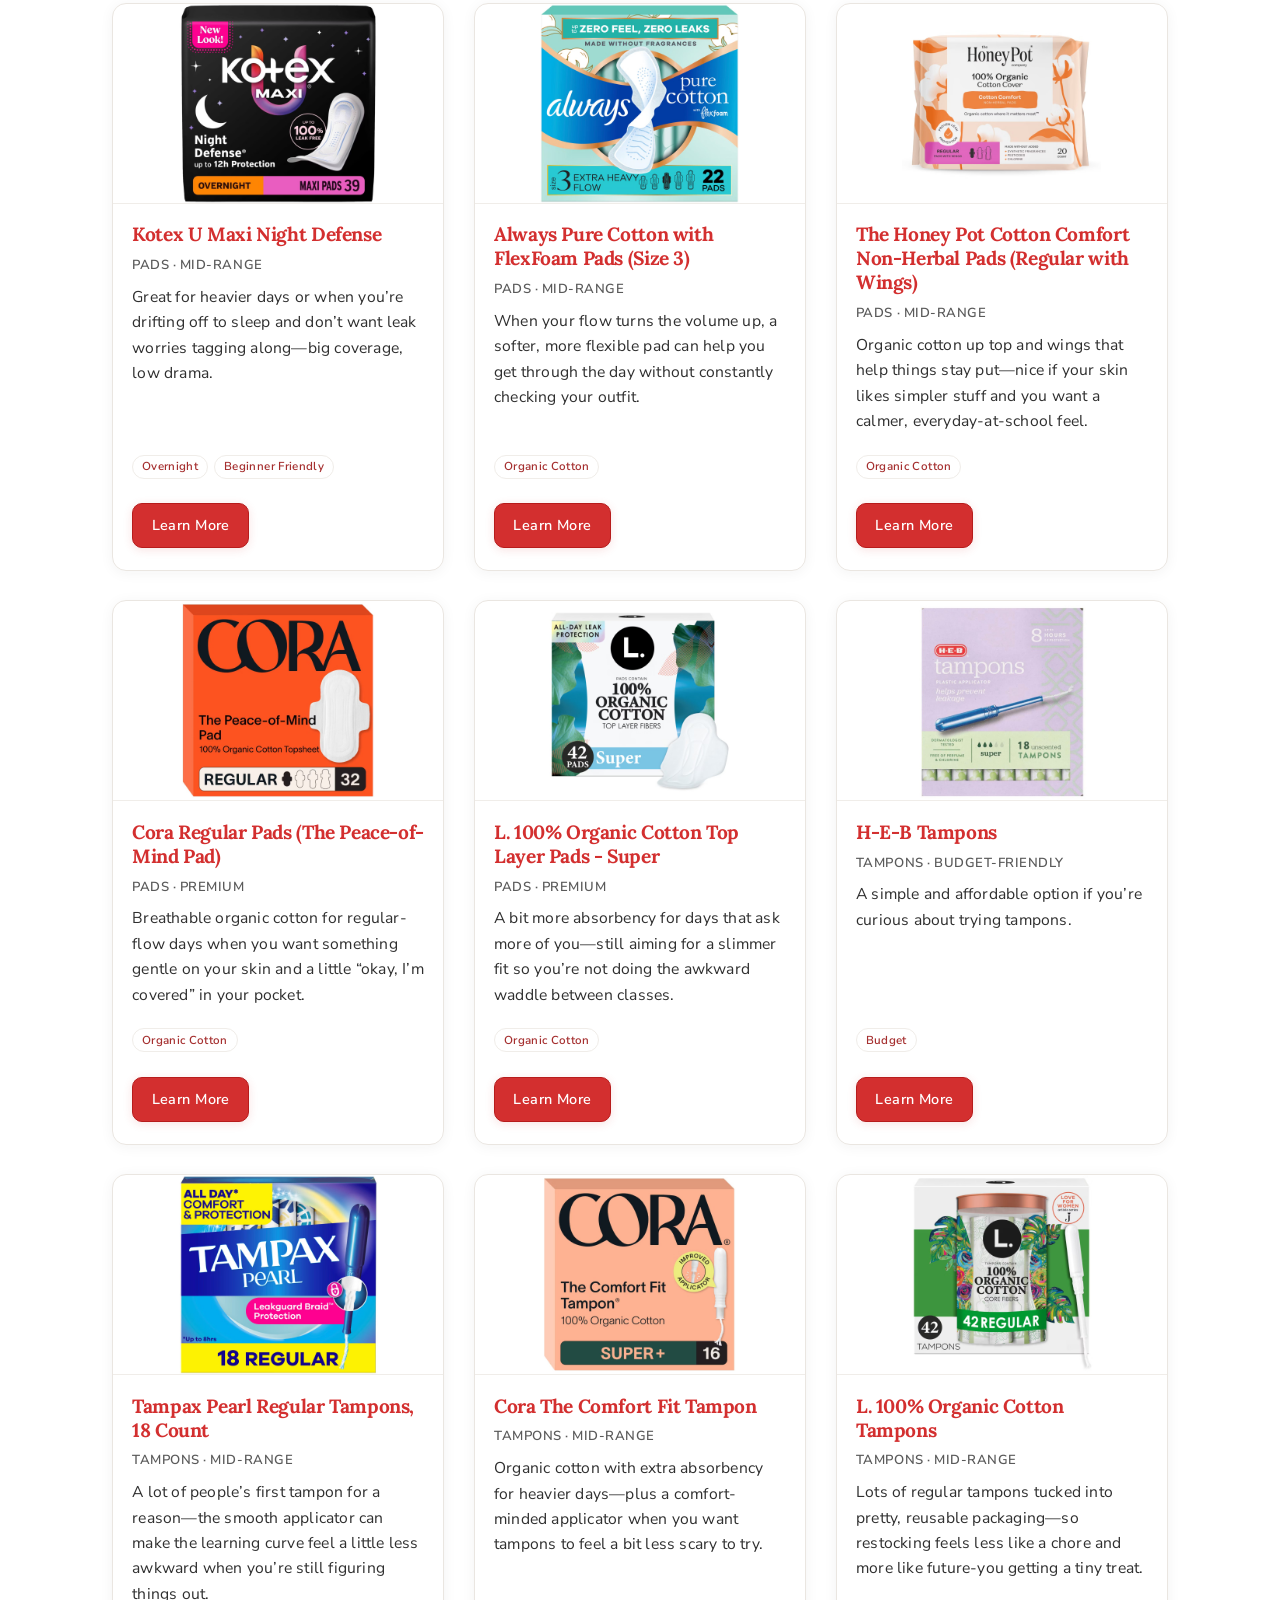
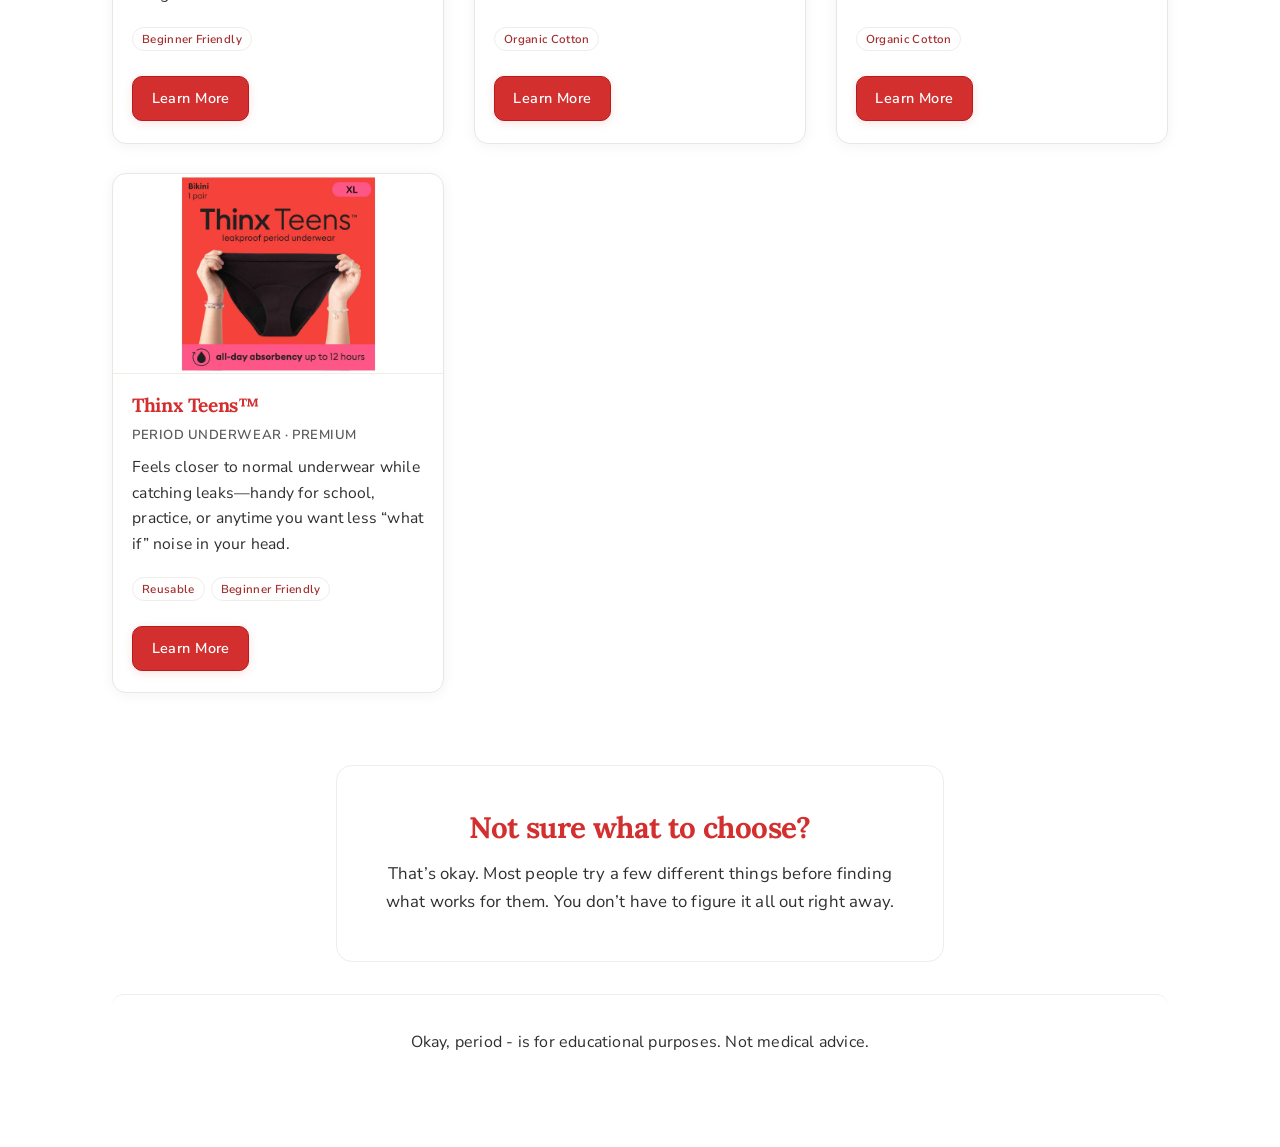
==== commit 778f0428: "update essentials.html" ====
--- a/essentials.html
+++ b/essentials.html
@@ -6,7 +6,7 @@
   <title>Essentials — Okay, Period!</title>
   <link rel="preconnect" href="https://fonts.googleapis.com">
   <link rel="preconnect" href="https://fonts.gstatic.com" crossorigin>
-  <link href="https://fonts.googleapis.com/css2?family=Inter:wght@400;600;700&family=Lora:wght@400;500;600;700&family=Nunito+Sans:wght@400..900&display=swap" rel="stylesheet">
+  <link href="https://fonts.googleapis.com/css2?family=Lora:wght@400;500;600;700&family=Nunito+Sans:wght@400..900&display=swap" rel="stylesheet">
   <link rel="stylesheet" href="style.css">
 </head>
 <body class="products-page">
@@ -87,7 +87,8 @@
 
       <div
         id="product-grid"
-        class="products-grid-wrap"
+        class="products-grid"
+        role="list"
         aria-busy="true"
       ></div>
       <p id="products-empty" class="products-empty" hidden>No products match these filters. Try clearing a tag or choosing a different category.</p>
--- a/style.css
+++ b/style.css
@@ -3524,221 +3524,3 @@
   background: #ffffff !important;
 }
 
-/* ---------- Essentials (products) page — reference typography & layout ---------- */
-body.products-page {
-  --essentials-red: #d91e1e;
-  --essentials-cream: #f9f5f1;
-  --essentials-card-pink: #fdecec;
-  --essentials-meta: #3a3a3a;
-  --font-essentials-display: "Inter", system-ui, -apple-system, "Segoe UI", sans-serif;
-}
-
-body.products-page {
-  background-color: var(--essentials-cream) !important;
-}
-
-html:has(body.products-page) {
-  background-color: #f9f5f1 !important;
-}
-
-body.products-page .site-nav {
-  background: color-mix(in srgb, var(--essentials-cream) 94%, #ffffff) !important;
-}
-
-body.products-page .site-logo {
-  font-family: var(--font-essentials-display);
-  font-size: clamp(1.15rem, 2.5vw, 1.35rem);
-  font-weight: 700;
-  color: var(--essentials-red);
-  letter-spacing: -0.02em;
-}
-
-body.products-page .site-nav__link {
-  font-family: var(--font-essentials-display);
-  font-weight: 600;
-  color: var(--essentials-meta);
-}
-
-body.products-page .site-nav__link[aria-current="page"] {
-  font-weight: 700;
-  background: var(--essentials-red) !important;
-  border-color: var(--essentials-red) !important;
-}
-
-body.products-page main.products-main h1,
-body.products-page main.products-main h2,
-body.products-page main.products-main h3 {
-  font-family: var(--font-essentials-display);
-  color: var(--essentials-red);
-  letter-spacing: -0.02em;
-}
-
-body.products-page main .products-intro__title {
-  font-size: clamp(2rem, 4.2vw, 2.65rem);
-  font-weight: 700;
-  color: var(--essentials-red);
-  text-align: center;
-}
-
-body.products-page .products-categories {
-  margin: 0 0 2.75rem;
-  padding: 0;
-  text-align: left;
-}
-
-body.products-page .products-categories__title {
-  margin: 0 0 1.35rem;
-  font-family: var(--font-essentials-display);
-  font-size: clamp(1.35rem, 2.8vw, 1.65rem);
-  font-weight: 700;
-  color: var(--essentials-red);
-  letter-spacing: -0.02em;
-  line-height: 1.2;
-}
-
-body.products-page .products-categories__grid {
-  display: grid;
-  gap: clamp(1.25rem, 3vw, 1.75rem);
-  grid-template-columns: 1fr;
-}
-
-@media (min-width: 36rem) {
-  body.products-page .products-categories__grid {
-    grid-template-columns: repeat(3, minmax(0, 1fr));
-  }
-}
-
-body.products-page .products-categories__item {
-  margin: 0;
-}
-
-body.products-page .products-categories__heading {
-  margin: 0 0 0.5rem;
-  font-family: var(--font-essentials-display);
-  font-size: clamp(1.05rem, 2vw, 1.2rem);
-  font-weight: 700;
-  color: var(--essentials-red);
-  line-height: 1.25;
-}
-
-body.products-page .products-categories__text {
-  margin: 0;
-  font-family: var(--font-body);
-  font-size: 0.98rem;
-  line-height: 1.65;
-  color: var(--text-muted-mix);
-}
-
-body.products-page .products-grid-wrap {
-  display: flex;
-  flex-direction: column;
-  gap: 0;
-  width: 100%;
-}
-
-body.products-page .products-grid-section {
-  margin: 0 0 clamp(2.75rem, 5vw, 4rem);
-}
-
-body.products-page .products-grid-section:last-of-type {
-  margin-bottom: 0;
-}
-
-body.products-page .products-grid-section__title {
-  margin: 0 0 clamp(1.15rem, 2.5vw, 1.5rem);
-  font-family: var(--font-essentials-display);
-  font-size: clamp(1.45rem, 3vw, 1.75rem);
-  font-weight: 700;
-  color: var(--essentials-red);
-  text-align: left;
-  line-height: 1.15;
-  letter-spacing: -0.02em;
-}
-
-body.products-page .products-grid-section .products-grid {
-  margin: 0;
-}
-
-body.products-page main .products-reassure__title {
-  font-family: var(--font-essentials-display);
-  font-size: clamp(1.5rem, 3vw, 1.85rem);
-  font-weight: 700;
-  color: var(--essentials-red);
-  text-align: center;
-  letter-spacing: -0.02em;
-}
-
-body.products-page .products-reassure__text {
-  font-family: var(--font-body);
-  color: var(--text-body);
-}
-
-body.products-page .product-card__title {
-  font-family: var(--font-essentials-display);
-  font-size: clamp(1.05rem, 2.2vw, 1.2rem);
-  font-weight: 700;
-  color: var(--essentials-red);
-  letter-spacing: -0.02em;
-}
-
-body.products-page .product-card__meta {
-  font-family: var(--font-essentials-display);
-  font-size: 0.6875rem;
-  font-weight: 400;
-  letter-spacing: 0.08em;
-  text-transform: uppercase;
-  color: var(--essentials-meta);
-}
-
-body.products-page .product-card__desc {
-  font-family: var(--font-essentials-display);
-  font-size: 0.94rem;
-  color: var(--essentials-meta);
-}
-
-body.products-page .product-card__btn {
-  font-family: var(--font-essentials-display);
-  font-weight: 700;
-  background: var(--essentials-red) !important;
-  border-color: var(--essentials-red) !important;
-}
-
-body.products-page .product-card__btn:hover {
-  background: color-mix(in srgb, var(--essentials-red) 88%, #000000) !important;
-  border-color: color-mix(in srgb, var(--essentials-red) 88%, #000000) !important;
-}
-
-body.products-page .product-card__tag {
-  font-family: var(--font-essentials-display);
-  color: var(--essentials-red);
-  background: color-mix(in srgb, var(--essentials-card-pink) 85%, #ffffff) !important;
-  border-color: color-mix(in srgb, var(--essentials-red) 12%, var(--border-soft)) !important;
-}
-
-body.products-page .product-card {
-  background-color: transparent !important;
-  border-radius: 12px;
-  overflow: hidden;
-  border-color: #eae6e1 !important;
-}
-
-body.products-page .product-card__media {
-  background: #ffffff !important;
-}
-
-body.products-page .products-filters__label {
-  font-family: var(--font-essentials-display);
-}
-
-body.products-page .products-chip {
-  font-family: var(--font-essentials-display);
-}
-
-body.products-page .products-chip[aria-pressed="true"]:not(.products-chip--tag) {
-  background: var(--essentials-red) !important;
-  border-color: var(--essentials-red) !important;
-}
-
-body.products-page .site-footer {
-  background: transparent !important;
-}
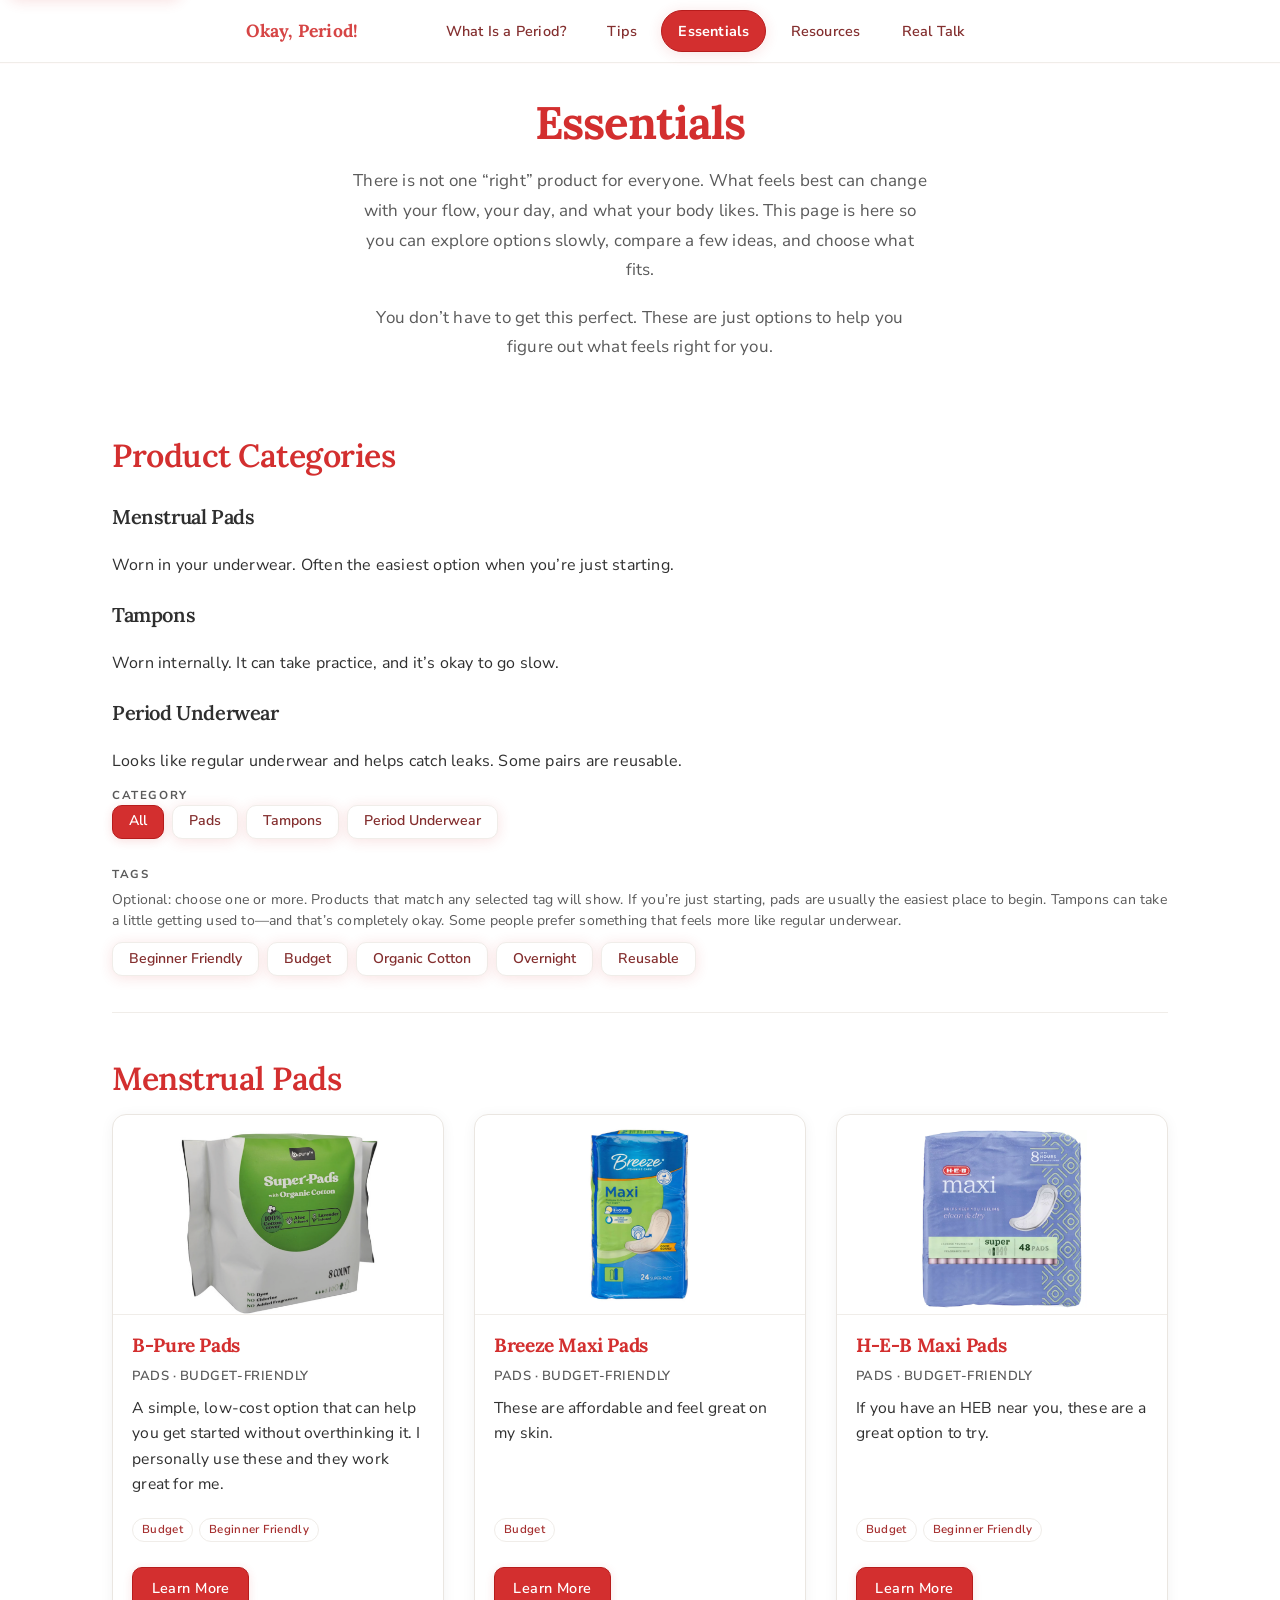
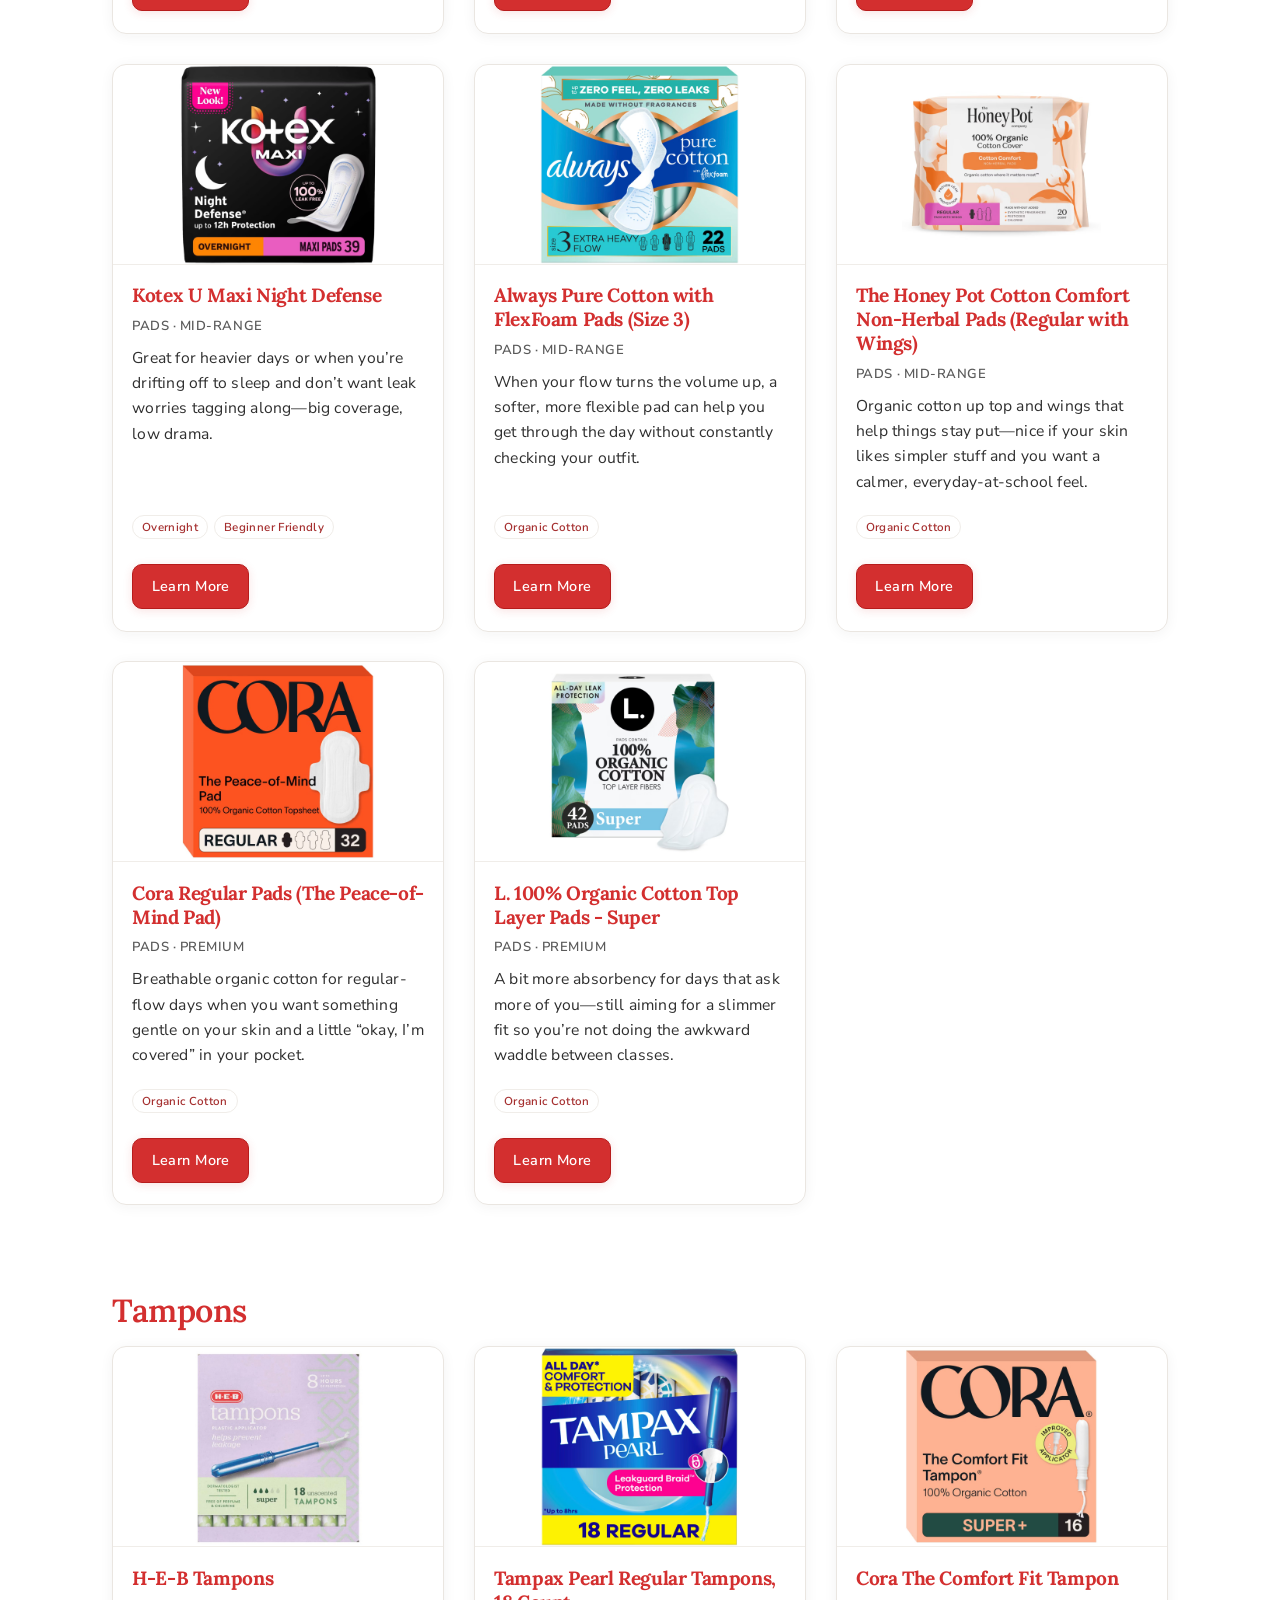
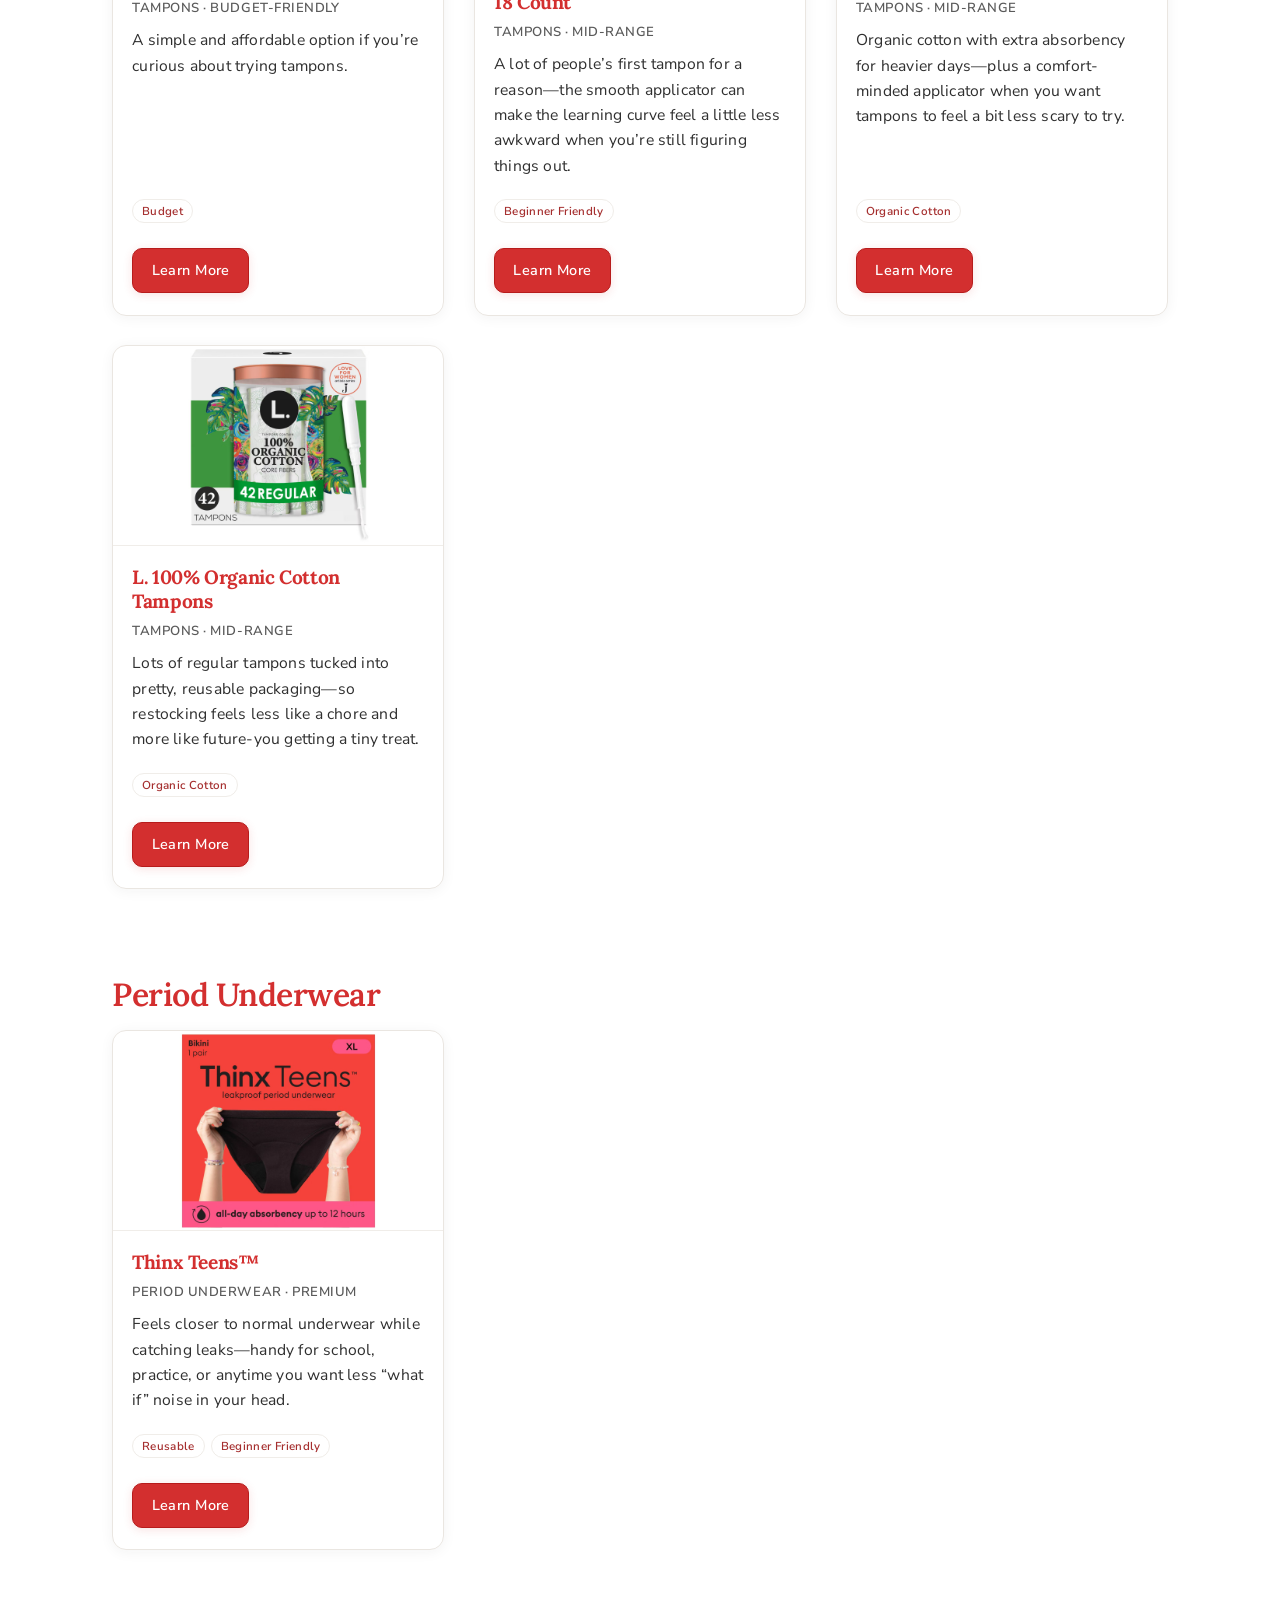
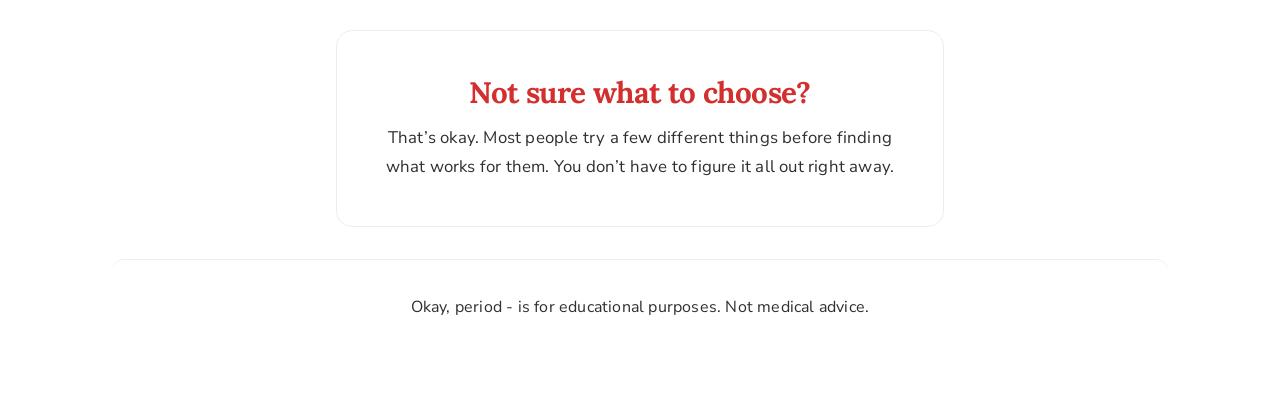
==== commit 2c55e03f: "update style.css" ====
--- a/essentials.html
+++ b/essentials.html
@@ -85,12 +85,7 @@
         </div>
       </section>
 
-      <div
-        id="product-grid"
-        class="products-grid"
-        role="list"
-        aria-busy="true"
-      ></div>
+      <div id="product-grid" aria-busy="true"></div>
       <p id="products-empty" class="products-empty" hidden>No products match these filters. Try clearing a tag or choosing a different category.</p>
 
       <section class="products-reassure" aria-labelledby="products-reassure-heading">
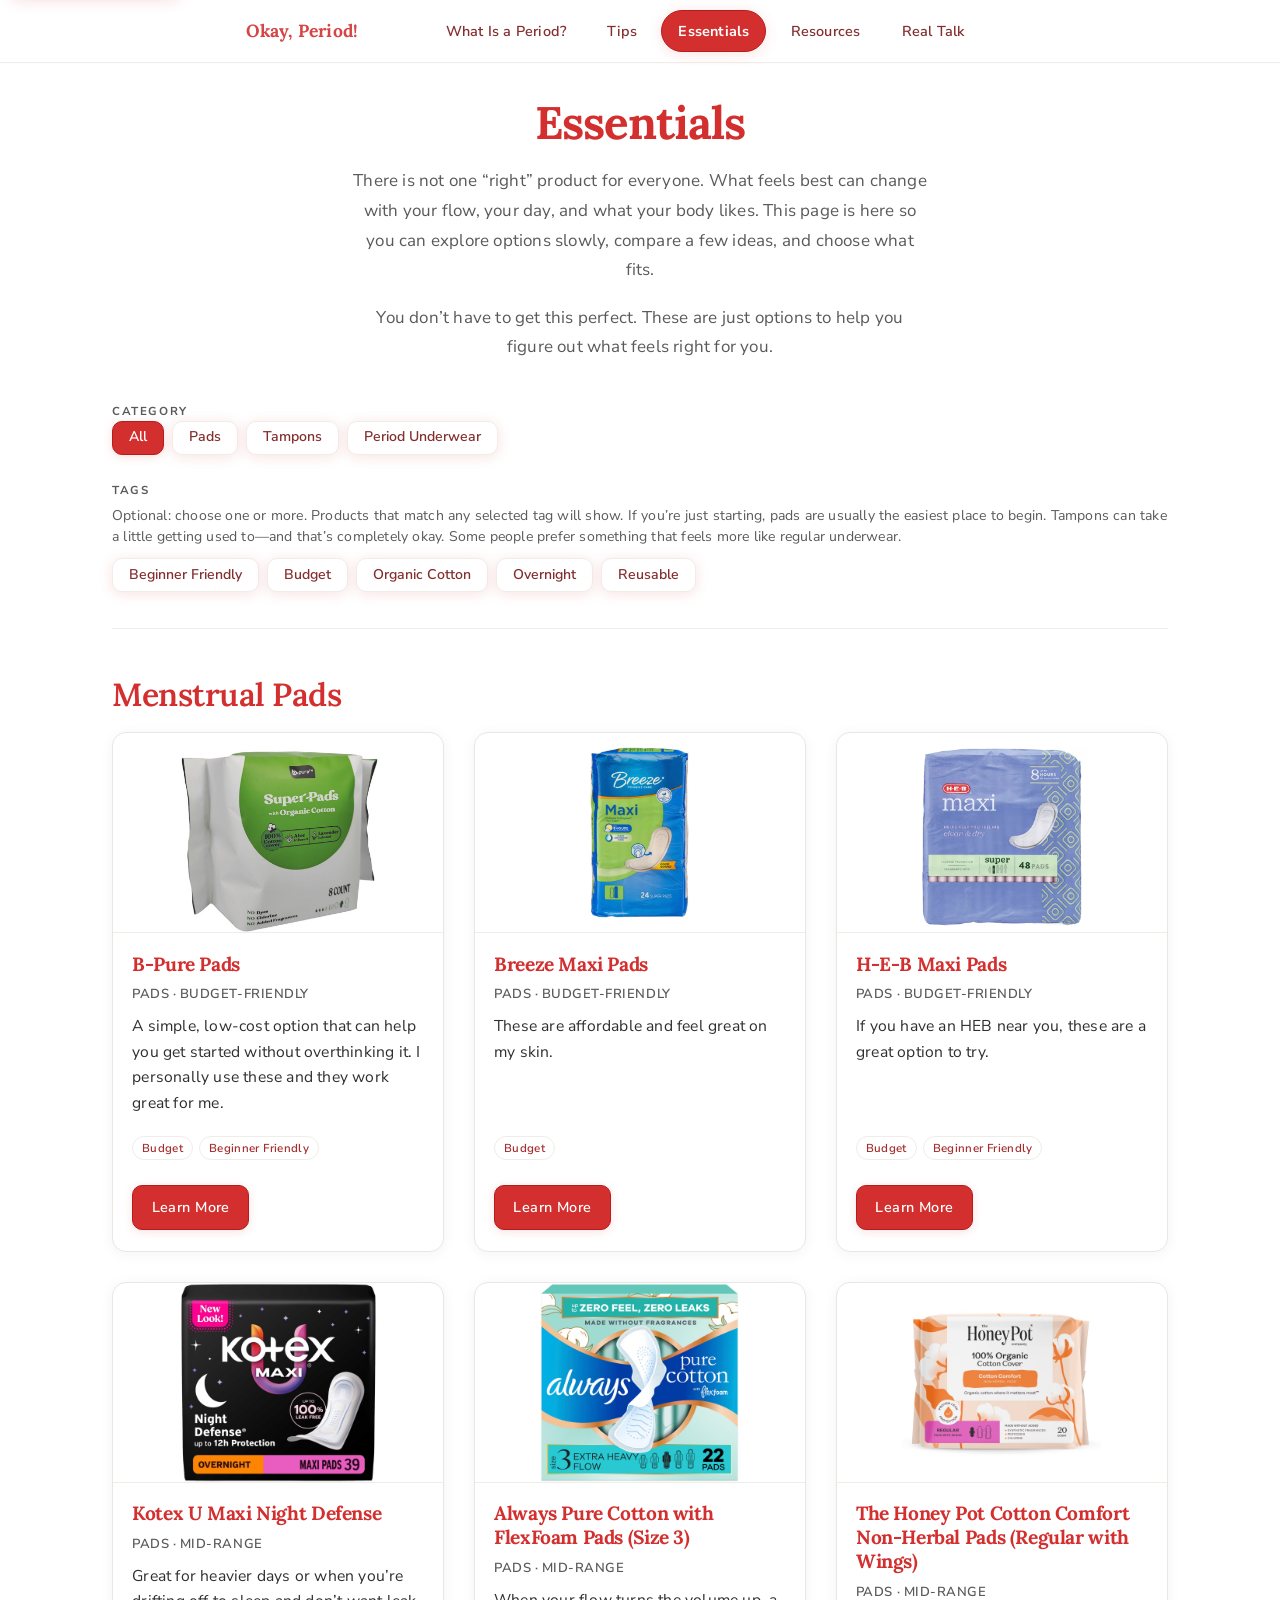
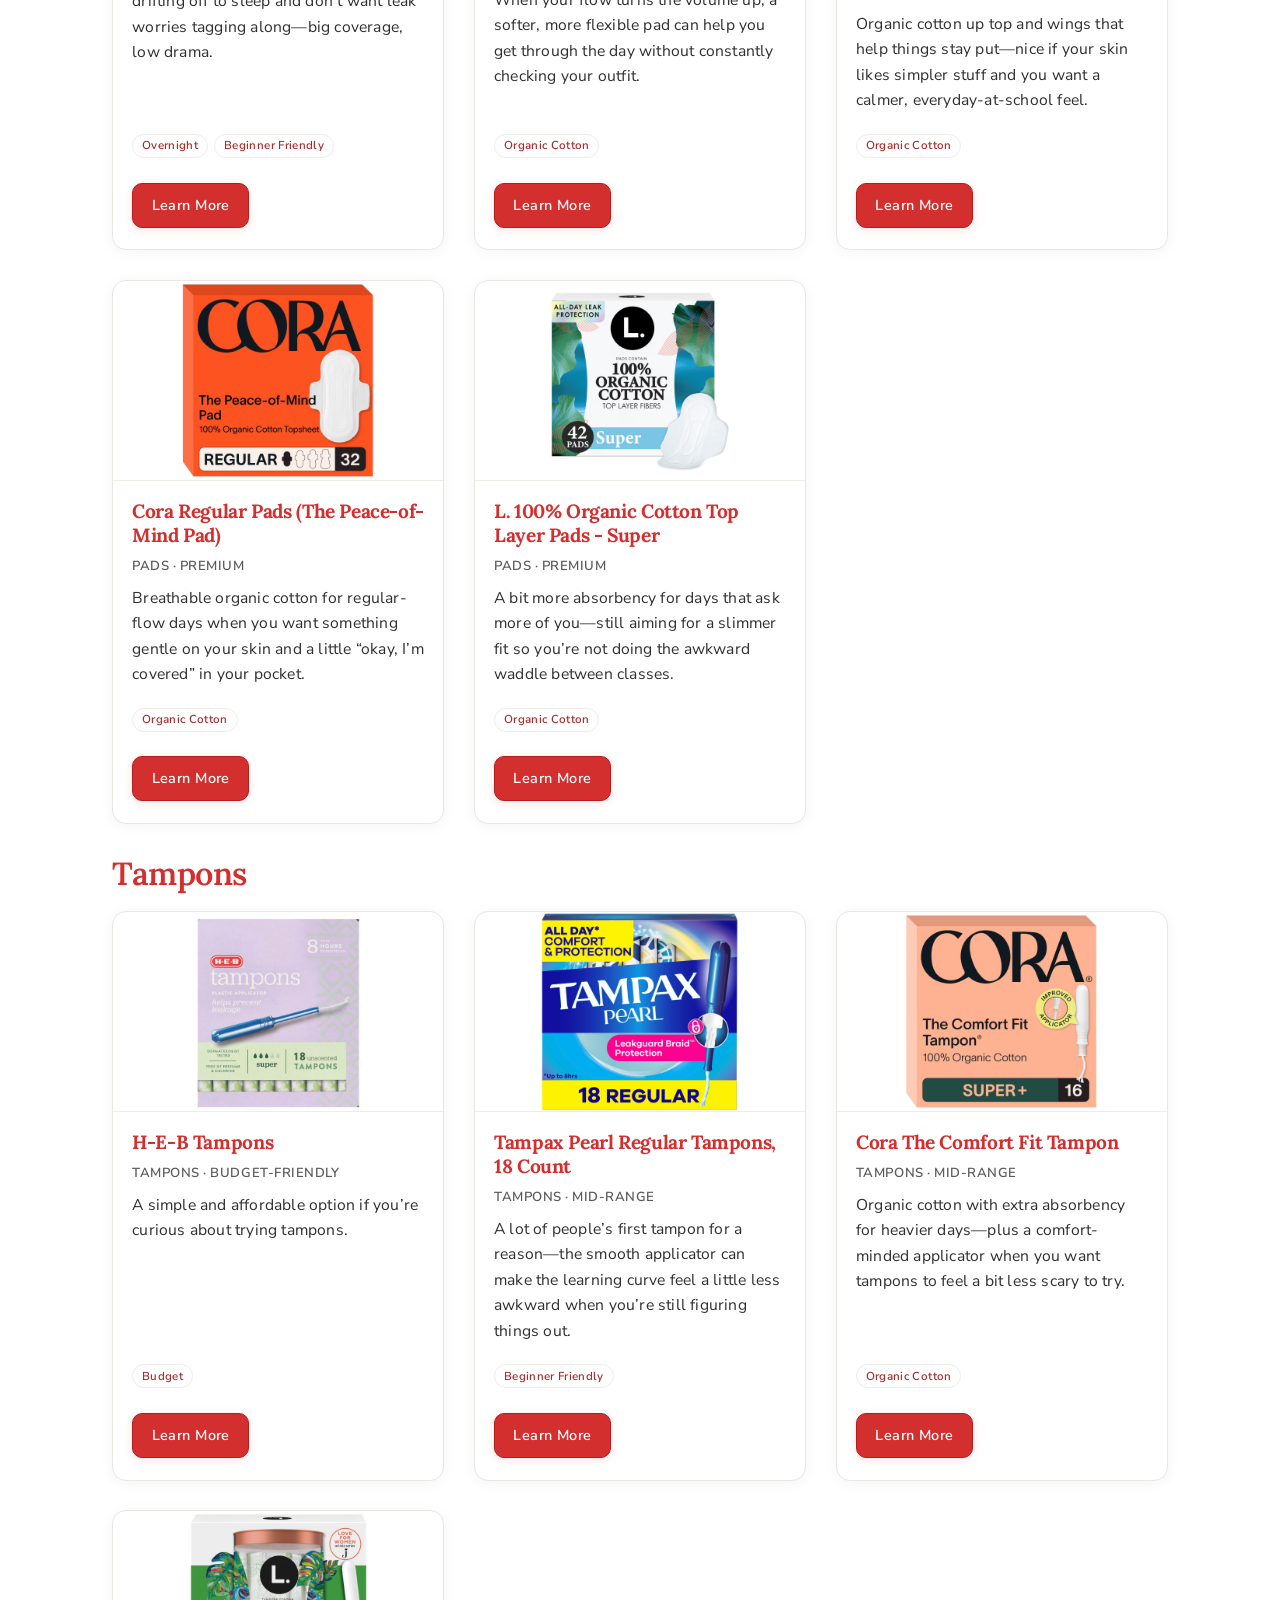
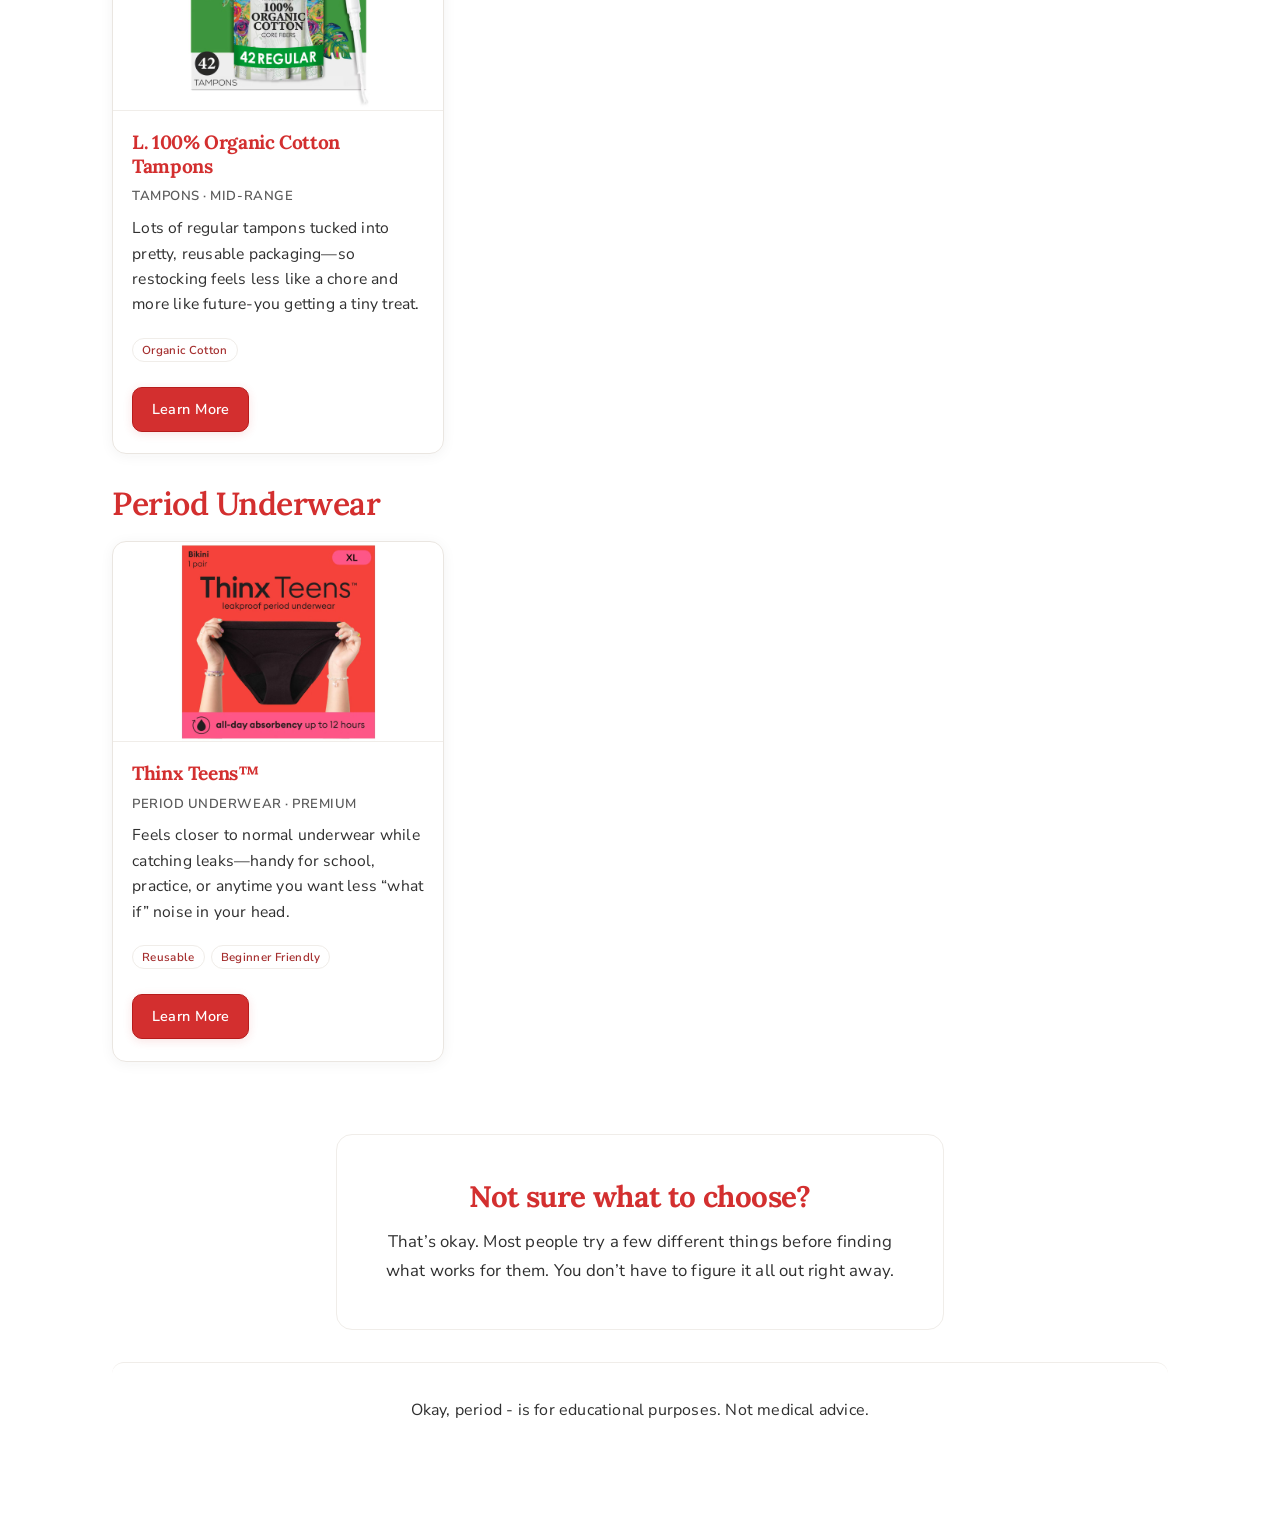
==== commit c9d1436c: "update essentials.html" ====
--- a/essentials.html
+++ b/essentials.html
@@ -40,24 +40,6 @@
           You don’t have to get this perfect. These are just options to help you figure out what feels right for you.
         </p>
       </header>
-
-      <section class="products-categories" aria-label="Product categories">
-        <h2 class="products-categories__title">Product Categories</h2>
-        <div class="products-categories__grid">
-          <div class="products-categories__item">
-            <h3 class="products-categories__heading">Menstrual Pads</h3>
-            <p class="products-categories__text">Worn in your underwear. Often the easiest option when you’re just starting.</p>
-          </div>
-          <div class="products-categories__item">
-            <h3 class="products-categories__heading">Tampons</h3>
-            <p class="products-categories__text">Worn internally. It can take practice, and it’s okay to go slow.</p>
-          </div>
-          <div class="products-categories__item">
-            <h3 class="products-categories__heading">Period Underwear</h3>
-            <p class="products-categories__text">Looks like regular underwear and helps catch leaks. Some pairs are reusable.</p>
-          </div>
-        </div>
-      </section>
 
       <section class="products-filters" aria-label="Filter products">
         <div class="products-filters__row">
--- a/style.css
+++ b/style.css
@@ -3078,8 +3078,15 @@
   border-radius: 0;
 }
 
-body.products-page .product-category {
-  margin-bottom: 80px;
+/* Category headings above each recommendation grid (Essentials #product-grid; JS-inserted h2s only) */
+body.products-page #product-grid > h2.products-categories__title {
+  margin-top: 1.5rem; /* ~24px */
+  margin-bottom: 0.75rem; /* ~12px */
+  text-align: left;
+}
+
+body.products-page #product-grid > h2.products-categories__title:first-child {
+  margin-top: 0;
 }
 
 .products-intro {
